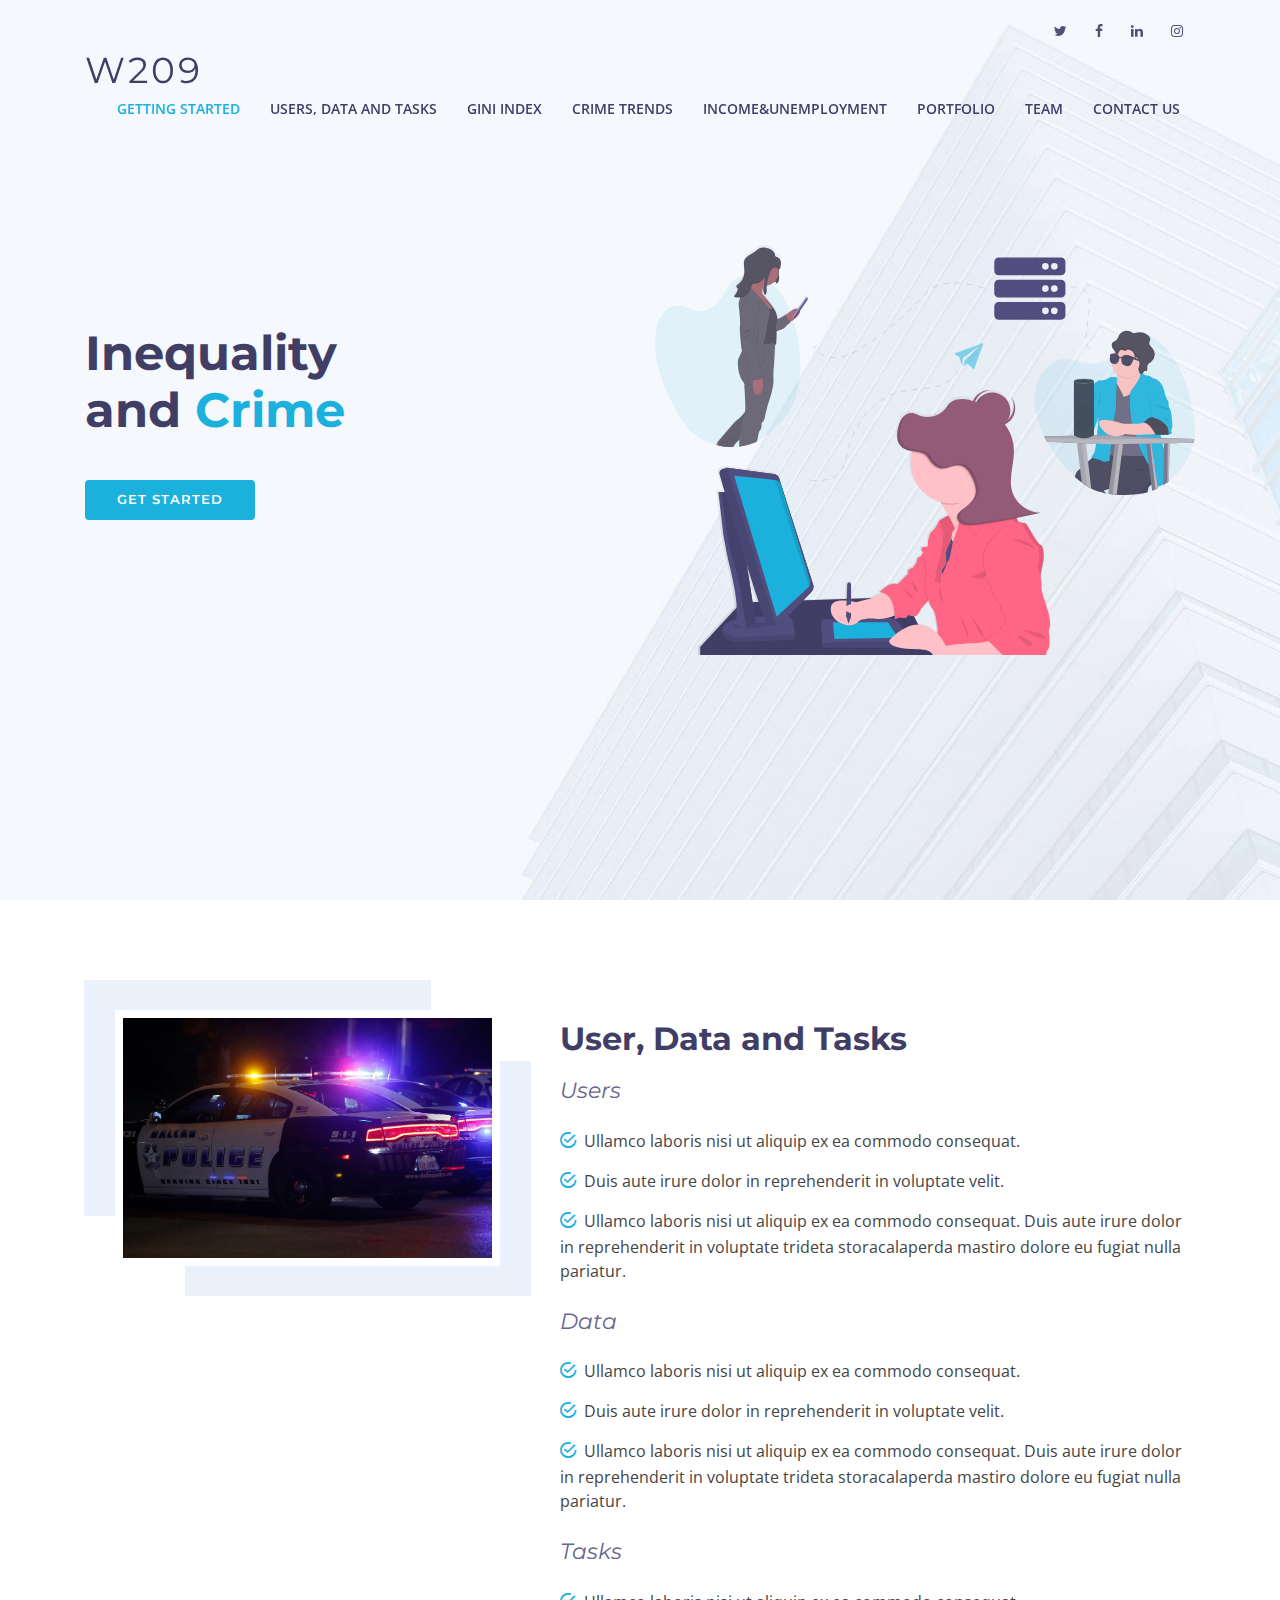
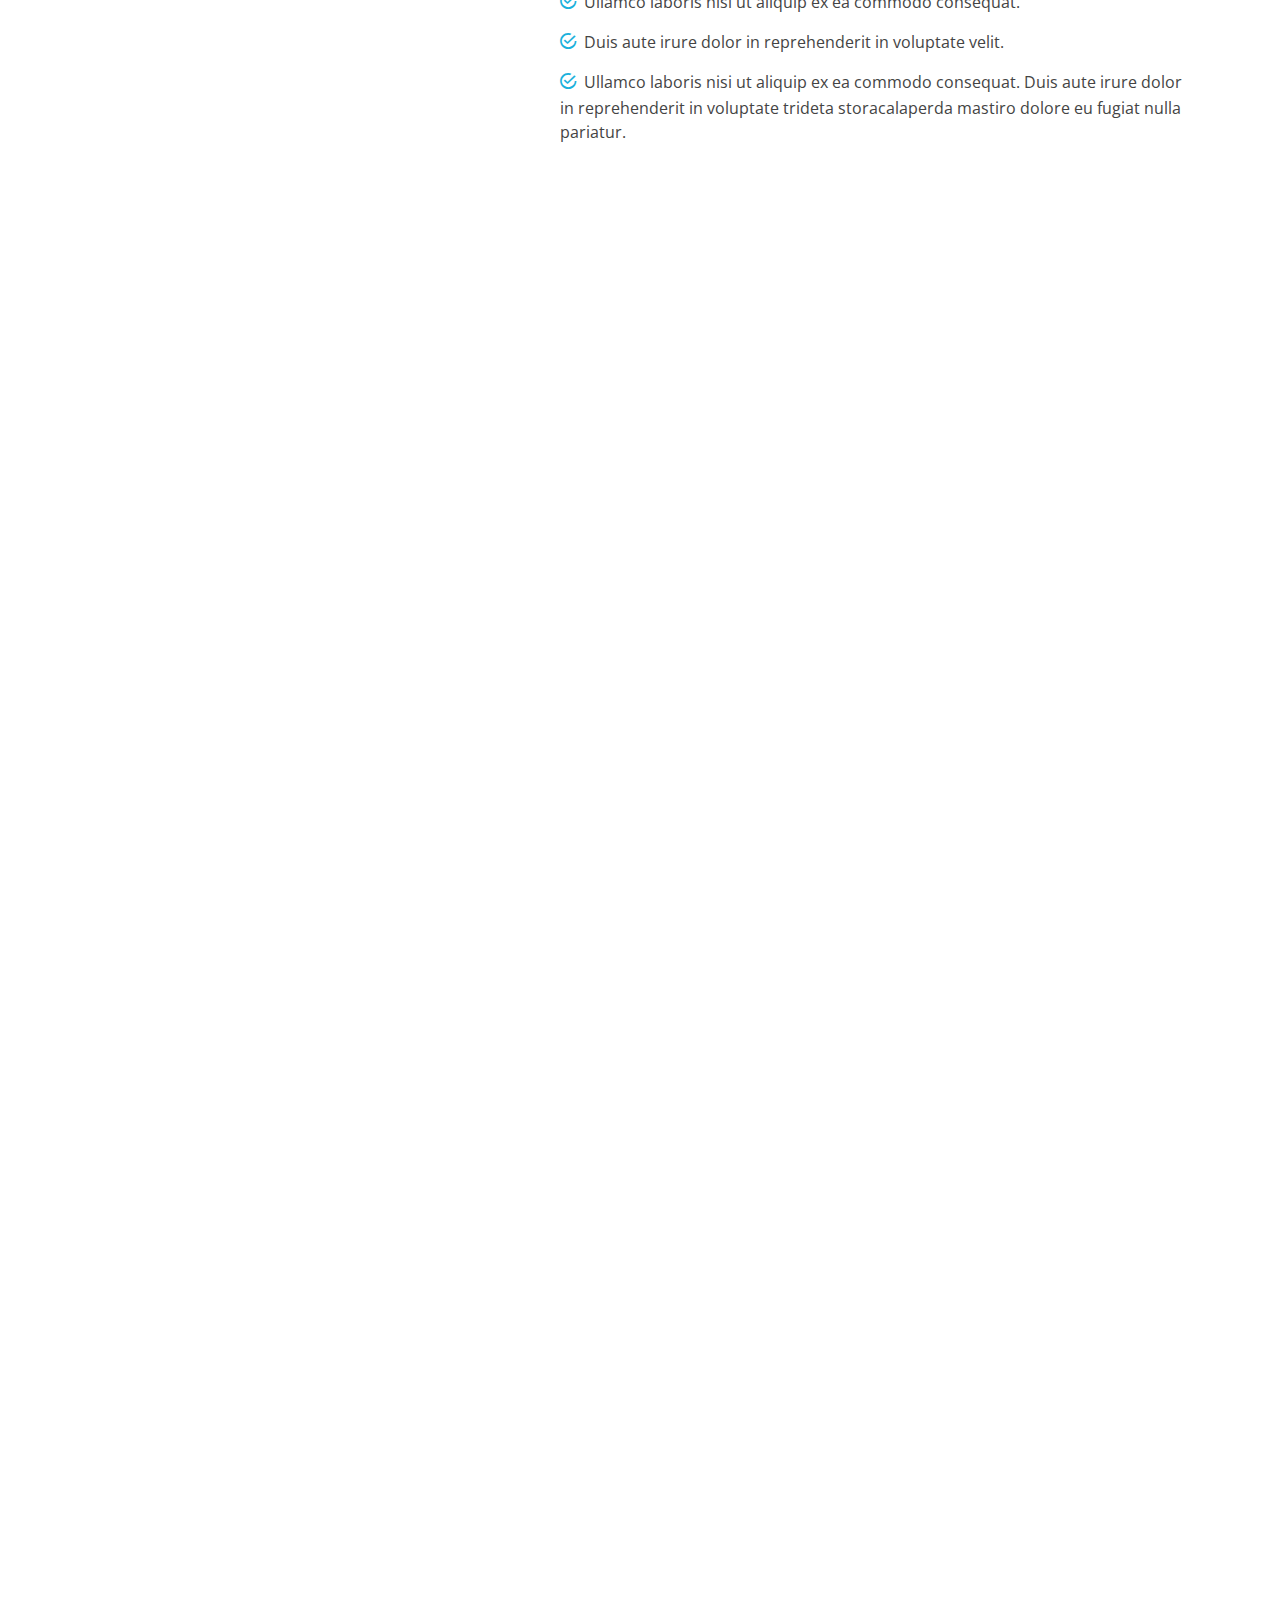
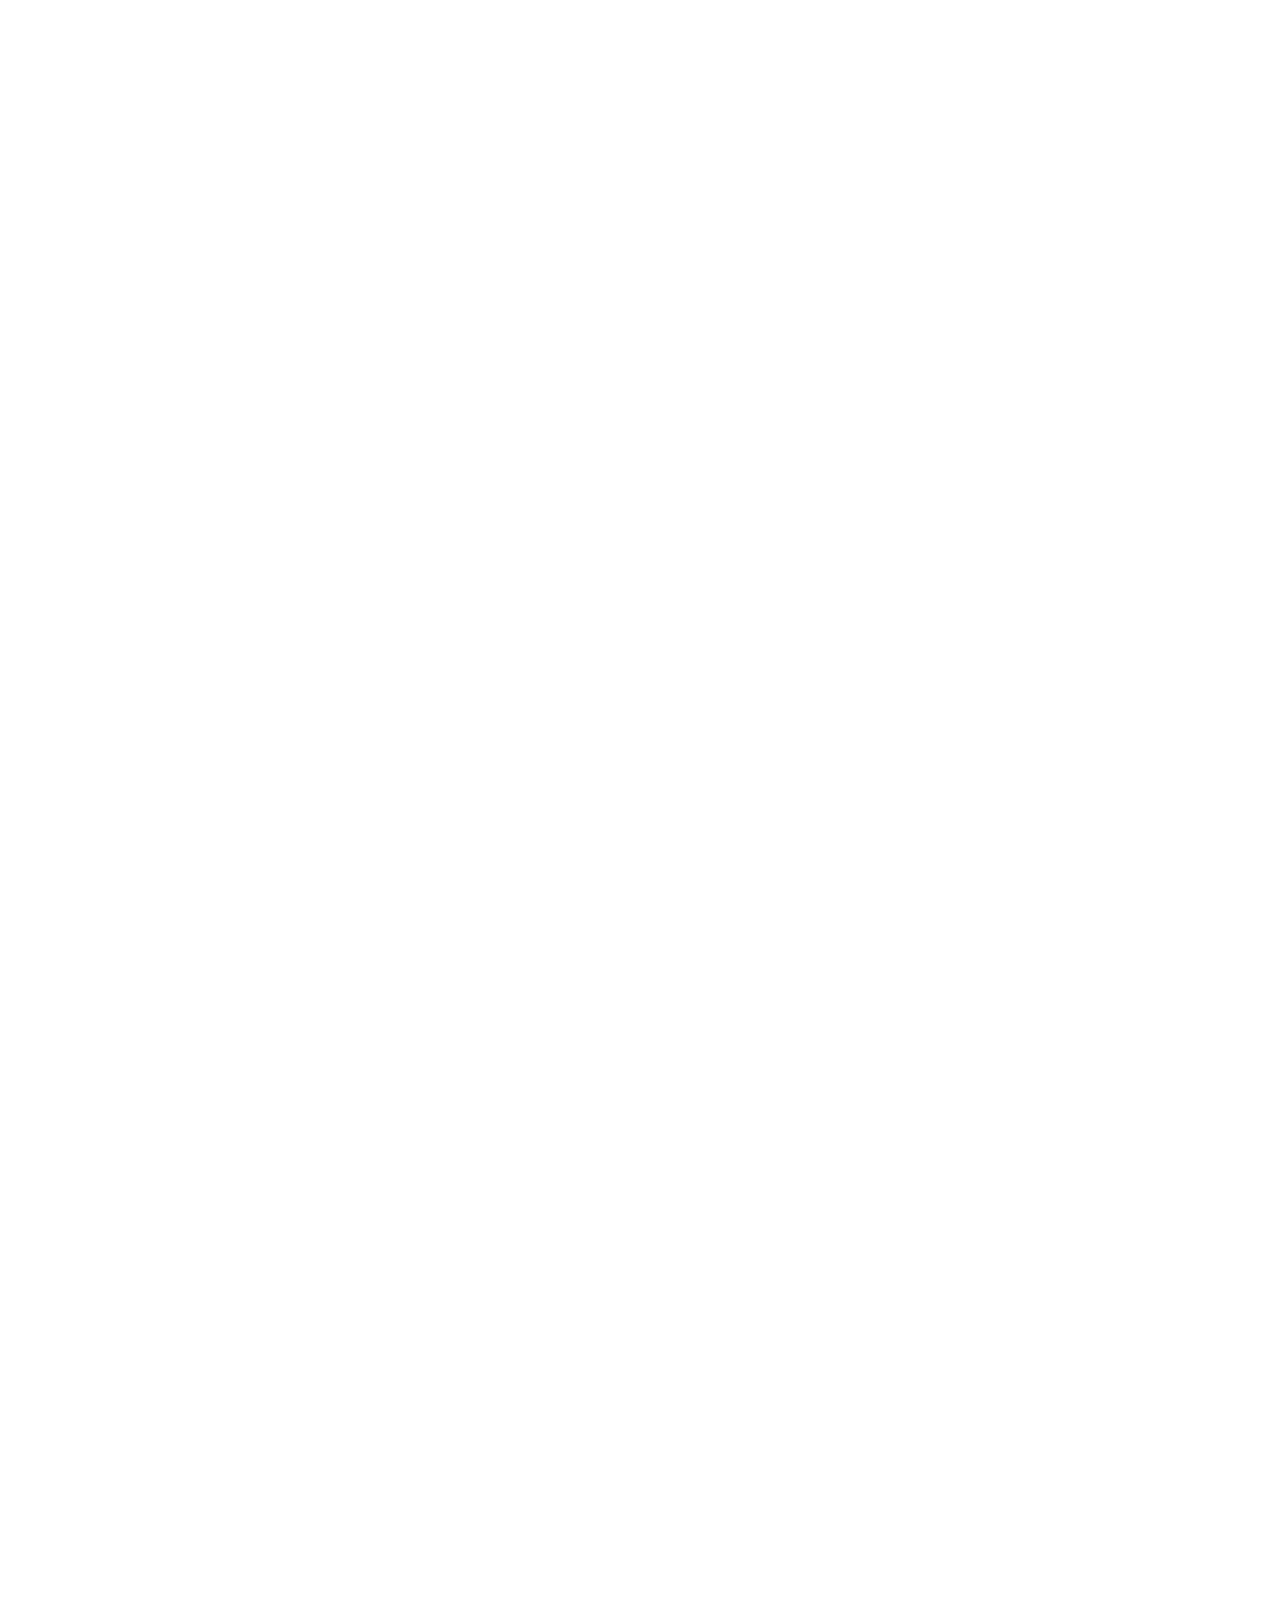
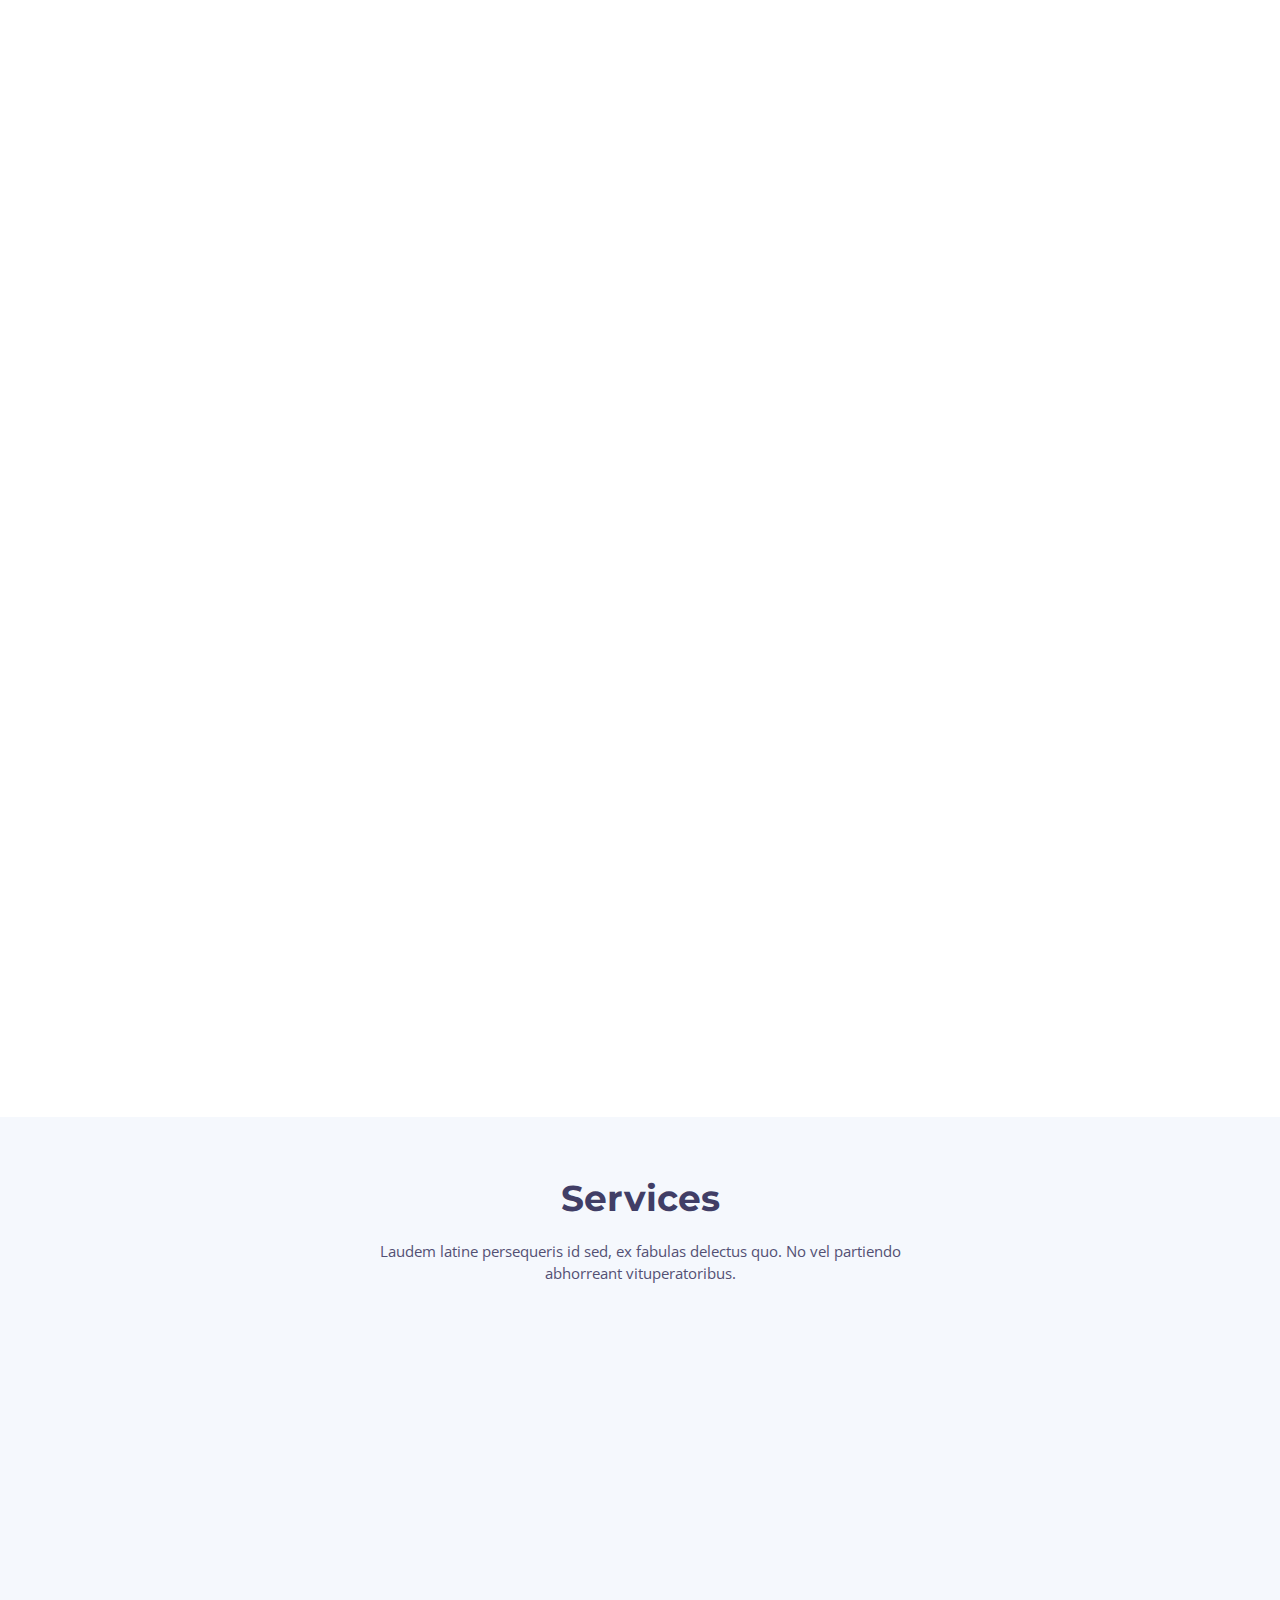
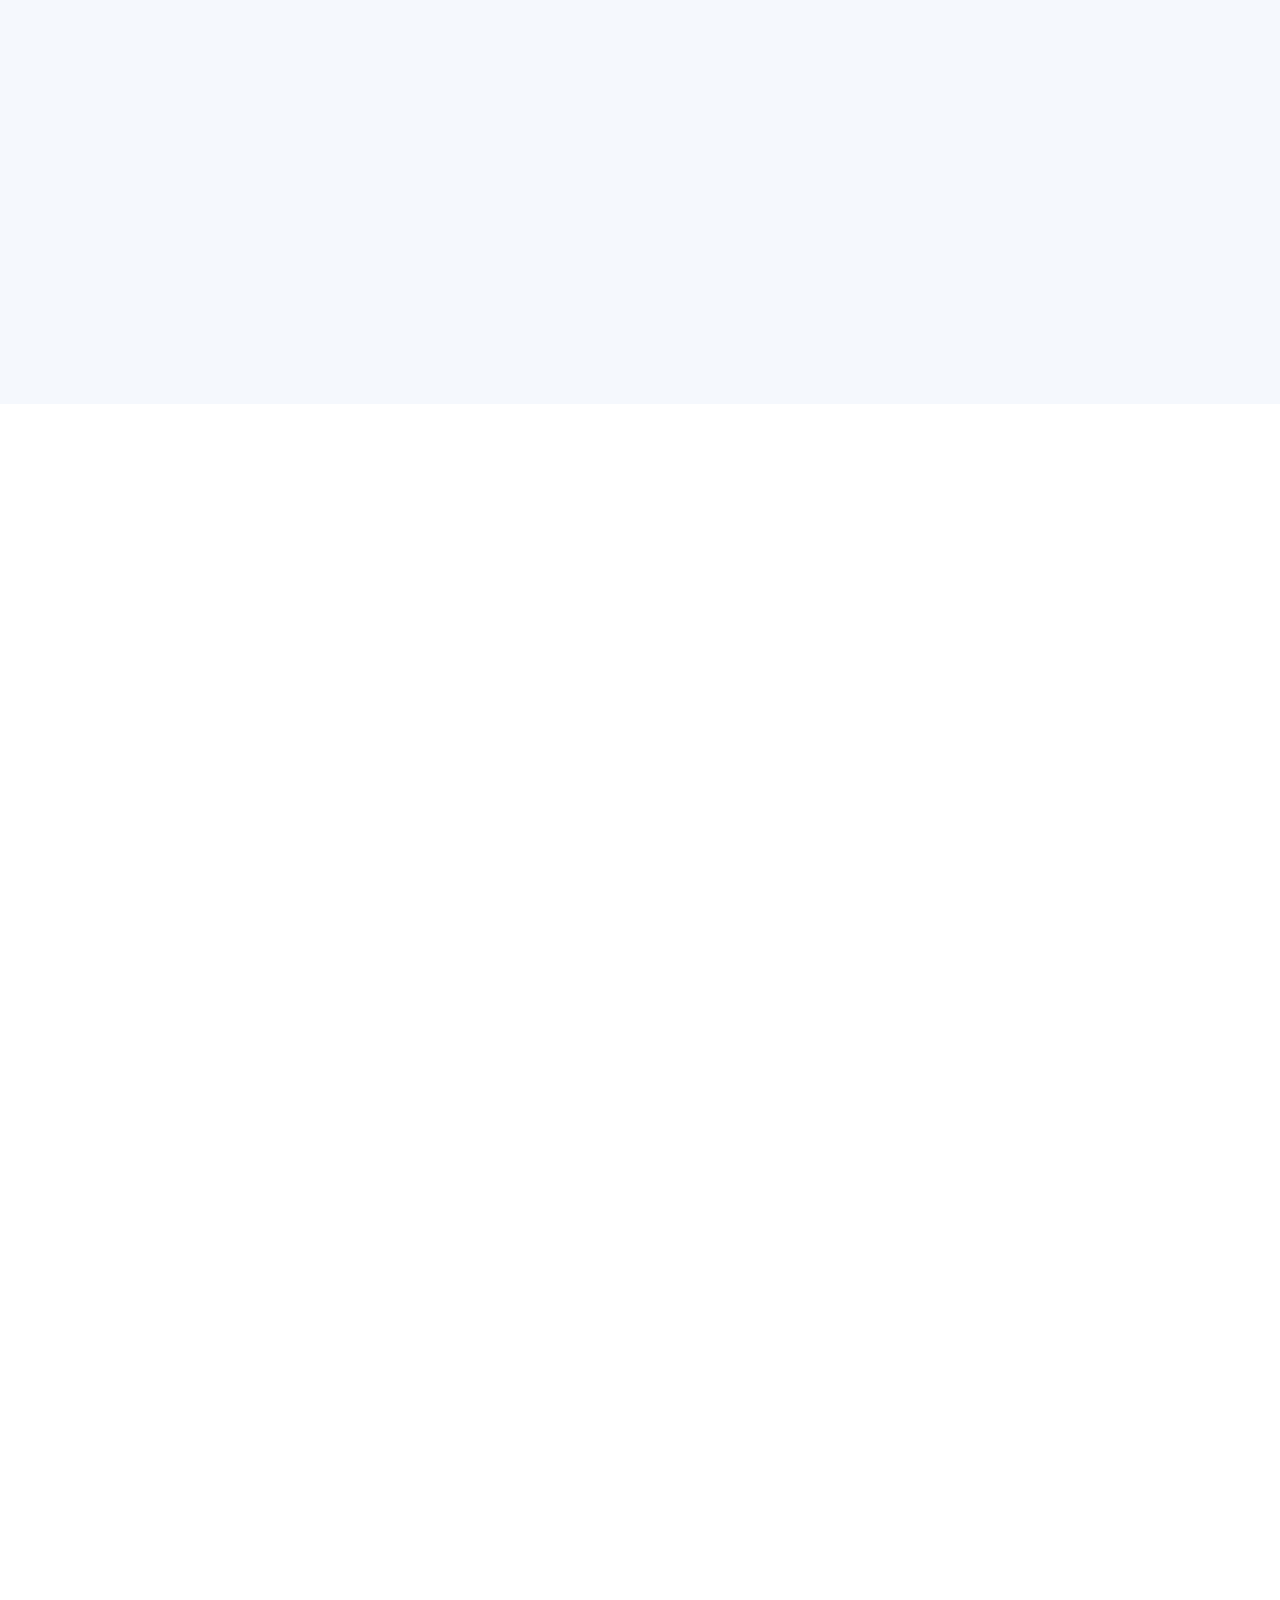
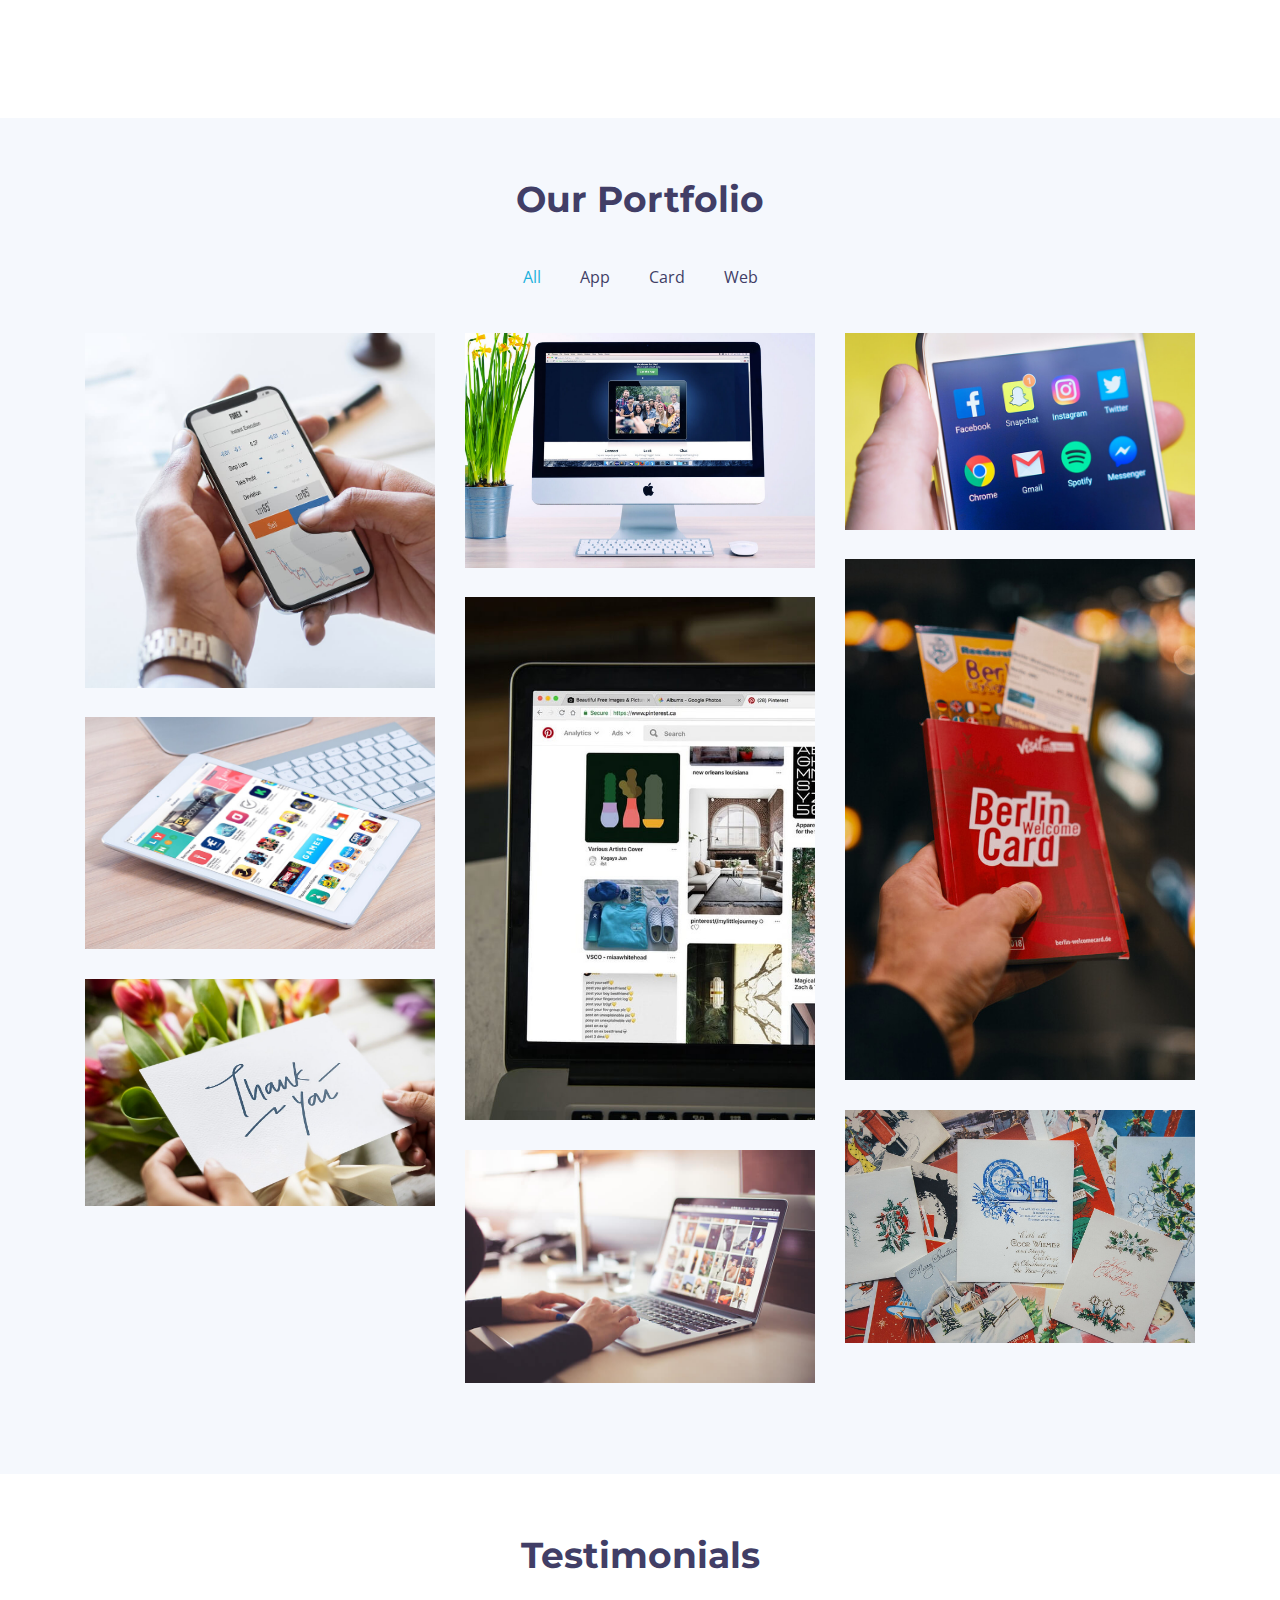
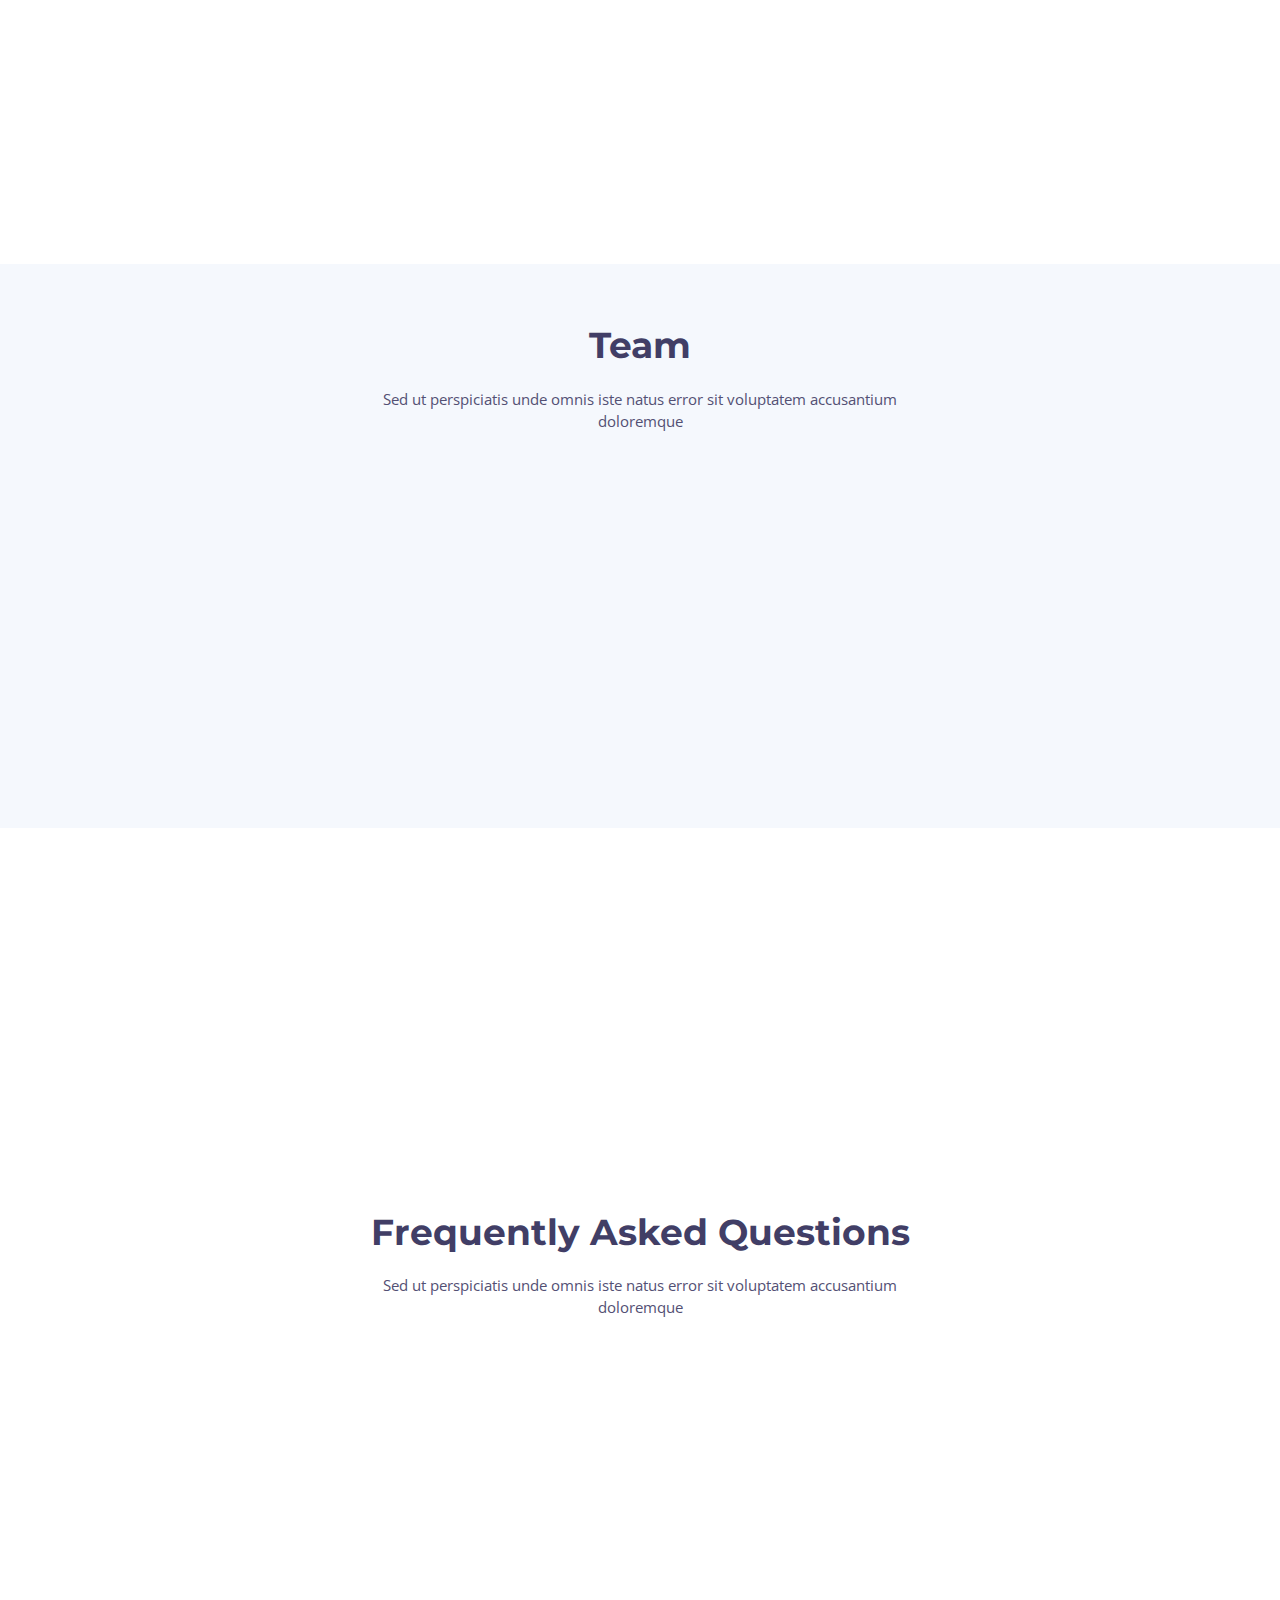
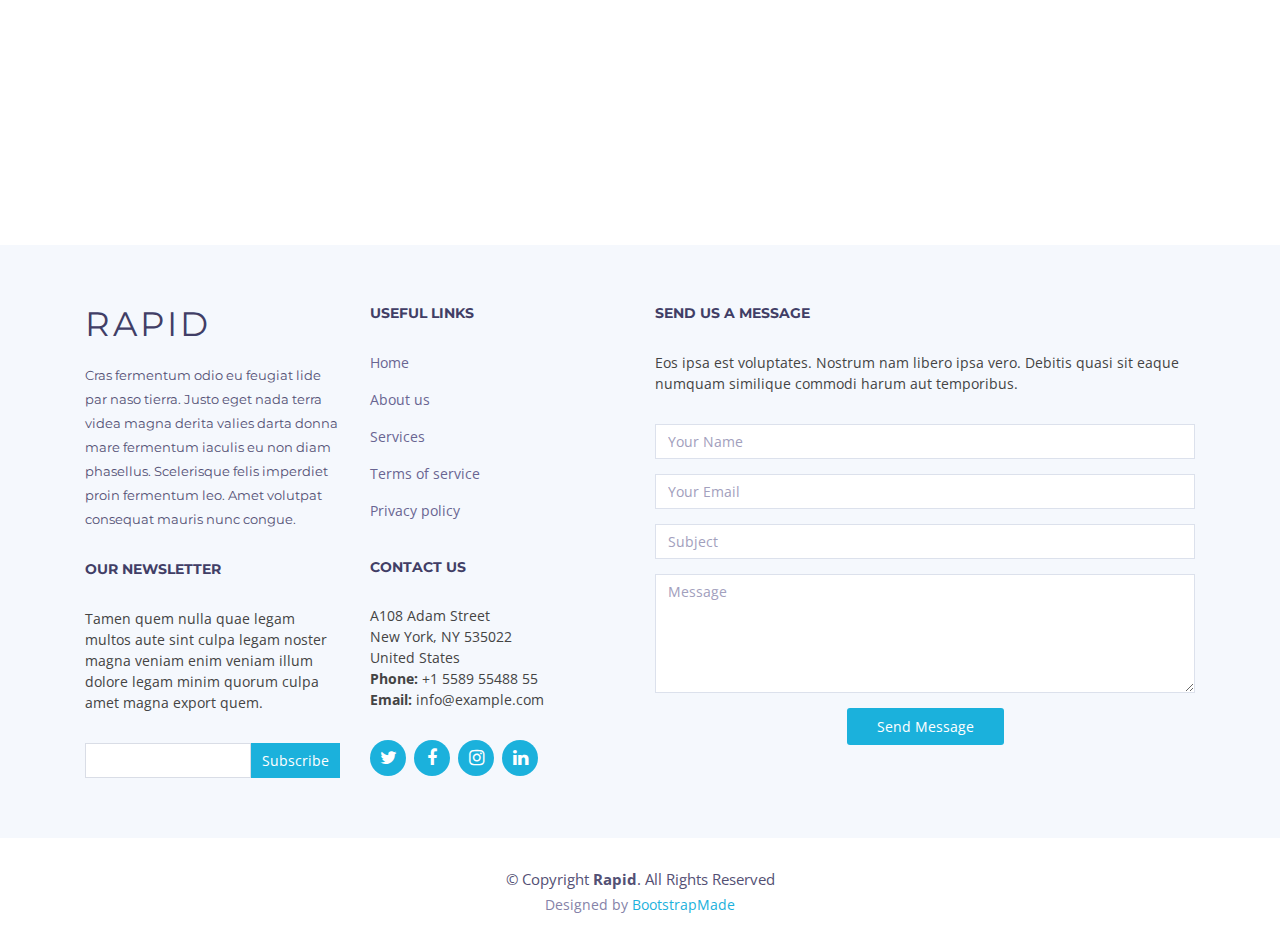
==== index.html @ 40fd1810 "Merge branch 'master' of github.com:Yzchen1994/W209-Final into andres_work" ====
<!DOCTYPE html>
<html lang="en">
<head>
  <meta charset="utf-8">
  <title>W209 Final Project</title>
  <meta content="width=device-width, initial-scale=1.0" name="viewport">
  <meta content="" name="keywords">
  <meta content="" name="description">

  <!-- Favicons -->
  <link href="img/favicon.png" rel="icon">
  <link href="img/apple-touch-icon.png" rel="apple-touch-icon">

  <!-- Google Fonts -->
  <link href="https://fonts.googleapis.com/css?family=Open+Sans:300,300i,400,400i,500,600,700,700i|Montserrat:300,400,500,600,700" rel="stylesheet">

  <!-- Bootstrap CSS File -->
  <link href="lib/bootstrap/css/bootstrap.min.css" rel="stylesheet">

  <!-- Libraries CSS Files -->
  <link href="lib/font-awesome/css/font-awesome.min.css" rel="stylesheet">
  <link href="lib/animate/animate.min.css" rel="stylesheet">
  <link href="lib/ionicons/css/ionicons.min.css" rel="stylesheet">
  <link href="lib/owlcarousel/assets/owl.carousel.min.css" rel="stylesheet">
  <link href="lib/lightbox/css/lightbox.min.css" rel="stylesheet">

  <!-- Main Stylesheet File -->
  <link href="css/style.css" rel="stylesheet">

  <!-- =======================================================
    Theme Name: Rapid
    Theme URL: https://bootstrapmade.com/rapid-multipurpose-bootstrap-business-template/
    Author: BootstrapMade.com
    License: https://bootstrapmade.com/license/
  ======================================================= -->
</head>

<body>
  <!--==========================
  Header
  ============================-->
  <header id="header">

    <div id="topbar">
      <div class="container">
        <div class="social-links">
          <a href="#" class="twitter"><i class="fa fa-twitter"></i></a>
          <a href="#" class="facebook"><i class="fa fa-facebook"></i></a>
          <a href="#" class="linkedin"><i class="fa fa-linkedin"></i></a>
          <a href="#" class="instagram"><i class="fa fa-instagram"></i></a>
        </div>
      </div>
    </div>

    <div class="container">

      <div class="logo float-left">
        <!-- Uncomment below if you prefer to use an image logo -->
        <h1 class="text-light"><a href="#intro" class="scrollto"><span>W209</span></a></h1>
        <!-- <a href="#header" class="scrollto"><img src="img/logo.png" alt="" class="img-fluid"></a> -->
      </div>

      <nav class="main-nav float-right d-none d-lg-block">
        <ul>
          <li class="active"><a href="#intro">Getting Started</a></li>
          <li><a href="#about">Users, Data and Tasks</a></li>
          <li><a href="#gini_index">Gini Index</a></li>
          <li><a href="#crime_data">Crime Trends</a></li>
          <li><a href="#services">Income&Unemployment</a></li>
          <li><a href="#portfolio">Portfolio</a></li>
          <li><a href="#team">Team</a></li>
          <li><a href="#footer">Contact Us</a></li>
        </ul>
      </nav><!-- .main-nav -->

    </div>
  </header><!-- #header -->

  <!--==========================
    Intro Section
  ============================-->
  <section id="intro" class="clearfix">
    <div class="container d-flex h-100">
      <div class="row justify-content-center align-self-center">
        <div class="col-md-6 intro-info order-md-first order-last">
          <h2>Inequality<br> and <span>Crime</span></h2>
          <div>
            <a href="#about" class="btn-get-started scrollto">Get Started</a>
          </div>
        </div>

        <div class="col-md-6 intro-img order-md-last order-first">
          <img src="img/intro-img.svg" alt="" class="img-fluid">
        </div>
      </div>

    </div>
  </section><!-- #intro -->

  <main id="main">

    <!--==========================
      About Us Section
    ============================-->
    <section id="about">

      <div class="container">
        <div class="row">

          <div class="col-lg-5 col-md-6">
            <div class="about-img">
              <img src="img/police_car.jpg" alt="">
            </div>
          </div>

          <div class="col-lg-7 col-md-6">
            <div class="about-content">
              <h2>User, Data and Tasks</h2>
              <h3>Users</h3>
              <ul>
                <li><i class="ion-android-checkmark-circle"></i> Ullamco laboris nisi ut aliquip ex ea commodo consequat.</li>
                <li><i class="ion-android-checkmark-circle"></i> Duis aute irure dolor in reprehenderit in voluptate velit.</li>
                <li><i class="ion-android-checkmark-circle"></i> Ullamco laboris nisi ut aliquip ex ea commodo consequat. Duis aute irure dolor in reprehenderit in voluptate trideta storacalaperda mastiro dolore eu fugiat nulla pariatur.</li>
              </ul>

              <h3>Data</h3>
              <ul>
                <li><i class="ion-android-checkmark-circle"></i> Ullamco laboris nisi ut aliquip ex ea commodo consequat.</li>
                <li><i class="ion-android-checkmark-circle"></i> Duis aute irure dolor in reprehenderit in voluptate velit.</li>
                <li><i class="ion-android-checkmark-circle"></i> Ullamco laboris nisi ut aliquip ex ea commodo consequat. Duis aute irure dolor in reprehenderit in voluptate trideta storacalaperda mastiro dolore eu fugiat nulla pariatur.</li>
              </ul>

              <h3>Tasks</h3>
              <ul>
                <li><i class="ion-android-checkmark-circle"></i> Ullamco laboris nisi ut aliquip ex ea commodo consequat.</li>
                <li><i class="ion-android-checkmark-circle"></i> Duis aute irure dolor in reprehenderit in voluptate velit.</li>
                <li><i class="ion-android-checkmark-circle"></i> Ullamco laboris nisi ut aliquip ex ea commodo consequat. Duis aute irure dolor in reprehenderit in voluptate trideta storacalaperda mastiro dolore eu fugiat nulla pariatur.</li>
              </ul>
            </div>
          </div>
        </div>
      </div>

    </section><!-- #about -->



    <!--==========================
      Gini Index Section
    ============================-->
    <section id="gini_index" class="wow fadeInUp section-bg">

      <div class="container">

        <header class="section-header">
          <h3>Gini Index Change Over the Years</h3>
        </header>

        <h3>What is Gini Index</h3>
        <p>
            <b>The Gini index</b> or <b>Gini coefficient</b> is a statistical measure of distribution developed by the Italian statistician Corrado Gini in 1912. It is often used as a gauge of economic inequality, measuring income distribution or, less commonly, wealth distribution among a population. The coefficient ranges from 0 (or 0%) to 1 (or 100%), with 0 representing perfect equality and 1 representing perfect inequality. Values over 1 are theoretically possible due to negative income or wealth. (<a href="https://www.investopedia.com/terms/g/gini-index.asp">Investopedia</a>)
        </p>

        <h3>Gini Index Change Over the Years</h3>
         <p>
            Our team analyzed the Gini index data for counties across the United States from 2009 to 2017. We aggregated the county data to the state level and used a map to visualize it. You can use the scroll bar at the top of the graph to select a year, and the map will show the corresponding Gini index of each state for the selected year.
        </p>

        <div class='tableauPlaceholder' id='viz1575526865183' style='position: relative'><noscript><a href='#'><img alt=' ' src='https:&#47;&#47;public.tableau.com&#47;static&#47;images&#47;GI&#47;GINI_STATE_20191205_regression2&#47;Dashboard2&#47;1_rss.png' style='border: none' /></a></noscript><object class='tableauViz'  style='display:none;'><param name='host_url' value='https%3A%2F%2Fpublic.tableau.com%2F' /> <param name='embed_code_version' value='3' /> <param name='site_root' value='' /><param name='name' value='GINI_STATE_20191205_regression2&#47;Dashboard2' /><param name='tabs' value='no' /><param name='toolbar' value='yes' /><param name='static_image' value='https:&#47;&#47;public.tableau.com&#47;static&#47;images&#47;GI&#47;GINI_STATE_20191205_regression2&#47;Dashboard2&#47;1.png' /> <param name='animate_transition' value='yes' /><param name='display_static_image' value='yes' /><param name='display_spinner' value='yes' /><param name='display_overlay' value='yes' /><param name='display_count' value='yes' /></object></div>

        <div style="padding-top: 24px">
          <h3>Simplified Map</h3>
          <p>
              Simplified map which shows the relative location of each state, but the area of each state is equal. This helps to show the Gini data more intuitively.
          </p>

          <div class='tableauPlaceholder' id='viz1575526817286' style='position: relative'><noscript><a href='#'><img alt=' ' src='https:&#47;&#47;public.tableau.com&#47;static&#47;images&#47;GI&#47;GINI_STATE_20191205_regression2&#47;Dashboard1&#47;1_rss.png' style='border: none' /></a></noscript><object class='tableauViz'  style='display:none;'><param name='host_url' value='https%3A%2F%2Fpublic.tableau.com%2F' /> <param name='embed_code_version' value='3' /> <param name='site_root' value='' /><param name='name' value='GINI_STATE_20191205_regression2&#47;Dashboard1' /><param name='tabs' value='no' /><param name='toolbar' value='yes' /><param name='static_image' value='https:&#47;&#47;public.tableau.com&#47;static&#47;images&#47;GI&#47;GINI_STATE_20191205_regression2&#47;Dashboard1&#47;1.png' /> <param name='animate_transition' value='yes' /><param name='display_static_image' value='yes' /><param name='display_spinner' value='yes' /><param name='display_overlay' value='yes' /><param name='display_count' value='yes' /><param name='filter' value='publish=yes' /></object></div>
        </div>

        <div style="padding-top: 24px">
          <h3>Gini Index of Selected States</h3>
          <p>
            From the map above, we can see that the Gini Index increased from 2009 to 2017 across the country. Then we picked 4 states from west (California), south (Texas), east (New York) and midwest (Minnesota) part of the United States. We found that California has the overall highest Gini index compared to other states, and the change of Gini from 2009 to 2017 is the highest compared to other 3 states. Therefore our team will do more research on crime data and inequality of California.
          </p>

         <div class='tableauPlaceholder' id='viz1575526916928' style='position: relative'><noscript><a href='#'><img alt=' ' src='https:&#47;&#47;public.tableau.com&#47;static&#47;images&#47;GI&#47;GINI_STATE_20191205_regression2&#47;Sheet3&#47;1_rss.png' style='border: none' /></a></noscript><object class='tableauViz'  style='display:none;'><param name='host_url' value='https%3A%2F%2Fpublic.tableau.com%2F' /> <param name='embed_code_version' value='3' /> <param name='site_root' value='' /><param name='name' value='GINI_STATE_20191205_regression2&#47;Sheet3' /><param name='tabs' value='no' /><param name='toolbar' value='yes' /><param name='static_image' value='https:&#47;&#47;public.tableau.com&#47;static&#47;images&#47;GI&#47;GINI_STATE_20191205_regression2&#47;Sheet3&#47;1.png' /> <param name='animate_transition' value='yes' /><param name='display_static_image' value='yes' /><param name='display_spinner' value='yes' /><param name='display_overlay' value='yes' /><param name='display_count' value='yes' /></object></div>
        </div>


        <div style="padding-top: 24px">
          <h3>Number of IPOs in California</h3>
          <p>
            We looked at the number of IPOs and IPO dollar amount in California in the recent years. From the chart below, we can see that in California, both the number of IPOs and the dollar amount each year have been steadly increasing in recent years, which can potentially explain the situation that the inequality is becoming worse in California in recent years. In the next section, we will look at how crime is changing with inequality in California. 
          </p>

         <div class='tableauPlaceholder' id='viz1576112287894' style='position: relative'><noscript><a href='#'><img alt=' ' src='https:&#47;&#47;public.tableau.com&#47;static&#47;images&#47;ip&#47;ipo_20191205&#47;Sheet1&#47;1_rss.png' style='border: none' /></a></noscript><object class='tableauViz'  style='display:none;'><param name='host_url' value='https%3A%2F%2Fpublic.tableau.com%2F' /> <param name='embed_code_version' value='3' /> <param name='site_root' value='' /><param name='name' value='ipo_20191205&#47;Sheet1' /><param name='tabs' value='no' /><param name='toolbar' value='yes' /><param name='static_image' value='https:&#47;&#47;public.tableau.com&#47;static&#47;images&#47;ip&#47;ipo_20191205&#47;Sheet1&#47;1.png' /> <param name='animate_transition' value='yes' /><param name='display_static_image' value='yes' /><param name='display_spinner' value='yes' /><param name='display_overlay' value='yes' /><param name='display_count' value='yes' /><param name='filter' value='publish=yes' /></object></div>                <script type='text/javascript'>                    var divElement = document.getElementById('viz1576112287894');                    var vizElement = divElement.getElementsByTagName('object')[0];                    vizElement.style.width='100%';vizElement.style.height=(divElement.offsetWidth*0.75)+'px';                    var scriptElement = document.createElement('script');                    scriptElement.src = 'https://public.tableau.com/javascripts/api/viz_v1.js';                    vizElement.parentNode.insertBefore(scriptElement, vizElement);                </script>
        </div>

      </div>

      </div>

    </section><!-- #Gini Index -->

    <!--==========================
      Crime Section
    ============================-->
    <section id="crime_data" class="wow fadeInUp section-bg">

      <div class="container">

        <header class="section-header">
          <h3>Crime Changing With Inequality</h3>
        </header>

        <h3>What are the types of crime being tracked?</h3>
        <p>
          Lorem ipsum dolor sit amet, consectetur adipiscing elit. Fusce eget ipsum eu lorem pellentesque maximus malesuada nec lorem. Phasellus sit amet ante in leo rhoncus pharetra ut at dui. Cras eget arcu ac ex rhoncus hendrerit. Aliquam tincidunt purus massa, eget volutpat nibh placerat in. Nullam convallis erat elit, eu iaculis odio placerat vitae. Mauris ullamcorper rhoncus convallis. Aliquam suscipit sagittis placerat. Donec id tristique ante. Quisque ut velit luctus, semper elit id, interdum arcu. Etiam tincidunt, magna id mollis euismod, ligula nisi volutpat nibh, ut tempor purus tellus eu nibh. Vestibulum gravida, metus eget tempor aliquam, tellus felis porta sapien, sed rhoncus felis dui sit amet nulla. Cras aliquet suscipit posuere.
        </p>
        <p>
          Donec id odio non neque fringilla lacinia nec nec magna. Donec quis risus dictum, vulputate massa non, aliquet ipsum. Sed eget varius nulla. Nam congue condimentum posuere. Nam mollis euismod tortor. Morbi suscipit diam sed metus facilisis facilisis. Nunc congue est lectus, a tincidunt nisi fringilla non. In hac habitasse platea dictumst. Pellentesque id arcu a dui ornare hendrerit. Sed a massa tellus. Proin euismod metus pharetra faucibus laoreet.
        </p>

        <h3>How have crime rates changed over time?</h3>
        <p>
          dddd
        </p>
        <div class='tableauPlaceholder' id='viz1576017056242' style='position: relative'><noscript><a href='#'><img alt=' ' src='https:&#47;&#47;public.tableau.com&#47;static&#47;images&#47;Ar&#47;Arrest_EDA&#47;CaliforniaCrimeRate&#47;1_rss.png' style='border: none' /></a></noscript><object class='tableauViz'  style='display:none;'><param name='host_url' value='https%3A%2F%2Fpublic.tableau.com%2F' /> <param name='embed_code_version' value='3' /> <param name='site_root' value='' /><param name='name' value='Arrest_EDA&#47;CaliforniaCrimeRate' /><param name='tabs' value='no' /><param name='toolbar' value='yes' /><param name='static_image' value='https:&#47;&#47;public.tableau.com&#47;static&#47;images&#47;Ar&#47;Arrest_EDA&#47;CaliforniaCrimeRate&#47;1.png' /> <param name='animate_transition' value='yes' /><param name='display_static_image' value='yes' /><param name='display_spinner' value='yes' /><param name='display_overlay' value='yes' /><param name='display_count' value='yes' /><param name='filter' value='publish=yes' /></object></div>                <script type='text/javascript'>                    var divElement = document.getElementById('viz1576017056242');                    var vizElement = divElement.getElementsByTagName('object')[0];                    vizElement.style.width='100%';vizElement.style.height='500px';                    var scriptElement = document.createElement('script');                    scriptElement.src = 'https://public.tableau.com/javascripts/api/viz_v1.js';                    vizElement.parentNode.insertBefore(scriptElement, vizElement);                </script>
         <p>
            Donec id odio non neque fringilla lacinia nec nec magna. Donec quis risus dictum, vulputate massa non, aliquet ipsum. Sed eget varius nulla. Nam congue condimentum posuere. Nam mollis euismod tortor. Morbi suscipit diam sed metus facilisis facilisis. Nunc congue est lectus, a tincidunt nisi fringilla non. In hac habitasse platea dictumst. Pellentesque id arcu a dui ornare hendrerit. Sed a massa tellus. Proin euismod metus pharetra faucibus laoreet.
        </p>

        <div class='tableauPlaceholder' id='viz1575959548383' style='position: relative'><noscript><a href='#'><img alt=' ' src='https:&#47;&#47;public.tableau.com&#47;static&#47;images&#47;Cr&#47;CrimeOverTime_15759593958770&#47;ChangeinCrimeOverTime&#47;1_rss.png' style='border: none' /></a></noscript><object class='tableauViz'  style='display:none;'><param name='host_url' value='https%3A%2F%2Fpublic.tableau.com%2F' /> <param name='embed_code_version' value='3' /> <param name='site_root' value='' /><param name='name' value='CrimeOverTime_15759593958770&#47;ChangeinCrimeOverTime' /><param name='tabs' value='no' /><param name='toolbar' value='yes' /><param name='static_image' value='https:&#47;&#47;public.tableau.com&#47;static&#47;images&#47;Cr&#47;CrimeOverTime_15759593958770&#47;ChangeinCrimeOverTime&#47;1.png' /> <param name='animate_transition' value='yes' /><param name='display_static_image' value='yes' /><param name='display_spinner' value='yes' /><param name='display_overlay' value='yes' /><param name='display_count' value='yes' /><param name='filter' value='publish=yes' /></object></div>                <script type='text/javascript'>                    var divElement = document.getElementById('viz1575959548383');                    var vizElement = divElement.getElementsByTagName('object')[0];                    vizElement.style.width='100%';vizElement.style.height='500px';                    var scriptElement = document.createElement('script');                    scriptElement.src = 'https://public.tableau.com/javascripts/api/viz_v1.js';                    vizElement.parentNode.insertBefore(scriptElement, vizElement);                </script>

        <div style="padding-top: 24px">
          <h3>Crimes by County</h3>
          <p>
              Donec id odio non neque fringilla lacinia nec nec magna. Donec quis risus dictum, vulputate massa non, aliquet ipsum. Sed eget varius nulla. Nam congue condimentum posuere. Nam mollis euismod tortor. Morbi suscipit diam sed metus facilisis facilisis. Nunc congue est lectus, a tincidunt nisi fringilla non. In hac habitasse platea dictumst. Pellentesque id arcu a dui ornare hendrerit. Sed a massa tellus. Proin euismod metus pharetra faucibus laoreet.
          </p>

          <div class='tableauPlaceholder' id='viz1575962704844' style='position: relative'><noscript><a href='#'><img alt=' ' src='https:&#47;&#47;public.tableau.com&#47;static&#47;images&#47;Co&#47;CountyLevelComparison&#47;Dashboard1&#47;1_rss.png' style='border: none' /></a></noscript><object class='tableauViz'  style='display:none;'><param name='host_url' value='https%3A%2F%2Fpublic.tableau.com%2F' /> <param name='embed_code_version' value='3' /> <param name='site_root' value='' /><param name='name' value='CountyLevelComparison&#47;Dashboard1' /><param name='tabs' value='no' /><param name='toolbar' value='yes' /><param name='static_image' value='https:&#47;&#47;public.tableau.com&#47;static&#47;images&#47;Co&#47;CountyLevelComparison&#47;Dashboard1&#47;1.png' /> <param name='animate_transition' value='yes' /><param name='display_static_image' value='yes' /><param name='display_spinner' value='yes' /><param name='display_overlay' value='yes' /><param name='display_count' value='yes' /><param name='filter' value='publish=yes' /></object></div>                <script type='text/javascript'>                    var divElement = document.getElementById('viz1575962704844');                    var vizElement = divElement.getElementsByTagName('object')[0];                    if ( divElement.offsetWidth > 800 ) { vizElement.style.width='1100px';vizElement.style.height='827px';} else if ( divElement.offsetWidth > 500 ) { vizElement.style.width='1100px';vizElement.style.height='827px';} else { vizElement.style.width='100%';vizElement.style.height='827px';}                     var scriptElement = document.createElement('script');                    scriptElement.src = 'https://public.tableau.com/javascripts/api/viz_v1.js';                    vizElement.parentNode.insertBefore(scriptElement, vizElement);                </script>
        </div>

        <div style="padding-top: 24px">
          <h3>Changes in Crime Rate Over Time</h3>
          <p>
              Donec id odio non neque fringilla lacinia nec nec magna. Donec quis risus dictum, vulputate massa non, aliquet ipsum. Sed eget varius nulla. Nam congue condimentum posuere. Nam mollis euismod tortor. Morbi suscipit diam sed metus facilisis facilisis. Nunc congue est lectus, a tincidunt nisi fringilla non. In hac habitasse platea dictumst. Pellentesque id arcu a dui ornare hendrerit. Sed a massa tellus. Proin euismod metus pharetra faucibus laoreet.
          </p>

          <div class='tableauPlaceholder' id='viz1576042038599' style='position: relative'><noscript><a href='#'><img alt=' ' src='https:&#47;&#47;public.tableau.com&#47;static&#47;images&#47;vi&#47;violent_crime_data&#47;ChangeinViolentCrime&#47;1_rss.png' style='border: none' /></a></noscript><object class='tableauViz'  style='display:none;'><param name='host_url' value='https%3A%2F%2Fpublic.tableau.com%2F' /> <param name='embed_code_version' value='3' /> <param name='site_root' value='' /><param name='name' value='violent_crime_data&#47;ChangeinViolentCrime' /><param name='tabs' value='no' /><param name='toolbar' value='yes' /><param name='static_image' value='https:&#47;&#47;public.tableau.com&#47;static&#47;images&#47;vi&#47;violent_crime_data&#47;ChangeinViolentCrime&#47;1.png' /> <param name='animate_transition' value='yes' /><param name='display_static_image' value='yes' /><param name='display_spinner' value='yes' /><param name='display_overlay' value='yes' /><param name='display_count' value='yes' /><param name='filter' value='publish=yes' /></object></div>                <script type='text/javascript'>                    var divElement = document.getElementById('viz1576042038599');                    var vizElement = divElement.getElementsByTagName('object')[0];                    vizElement.style.width='100%';vizElement.style.height='500px';                    var scriptElement = document.createElement('script');                    scriptElement.src = 'https://public.tableau.com/javascripts/api/viz_v1.js';                    vizElement.parentNode.insertBefore(scriptElement, vizElement);                </script>

          <p style="padding-top:24px">
              Donec id odio non neque fringilla lacinia nec nec magna. Donec quis risus dictum, vulputate massa non, aliquet ipsum. Sed eget varius nulla. Nam congue condimentum posuere. Nam mollis euismod tortor. Morbi suscipit diam sed metus facilisis facilisis. Nunc congue est lectus, a tincidunt nisi fringilla non. In hac habitasse platea dictumst. Pellentesque id arcu a dui ornare hendrerit. Sed a massa tellus. Proin euismod metus pharetra faucibus laoreet.
          </p>

          <div class='tableauPlaceholder' id='viz1576042082283' style='position: relative'><noscript><a href='#'><img alt=' ' src='https:&#47;&#47;public.tableau.com&#47;static&#47;images&#47;wh&#47;white_collar_crime&#47;ChangeinWhiteCollarCrime&#47;1_rss.png' style='border: none' /></a></noscript><object class='tableauViz'  style='display:none;'><param name='host_url' value='https%3A%2F%2Fpublic.tableau.com%2F' /> <param name='embed_code_version' value='3' /> <param name='site_root' value='' /><param name='name' value='white_collar_crime&#47;ChangeinWhiteCollarCrime' /><param name='tabs' value='no' /><param name='toolbar' value='yes' /><param name='static_image' value='https:&#47;&#47;public.tableau.com&#47;static&#47;images&#47;wh&#47;white_collar_crime&#47;ChangeinWhiteCollarCrime&#47;1.png' /> <param name='animate_transition' value='yes' /><param name='display_static_image' value='yes' /><param name='display_spinner' value='yes' /><param name='display_overlay' value='yes' /><param name='display_count' value='yes' /><param name='filter' value='publish=yes' /></object></div>                <script type='text/javascript'>                    var divElement = document.getElementById('viz1576042082283');                    var vizElement = divElement.getElementsByTagName('object')[0];                    vizElement.style.width='100%';vizElement.style.height='500px';                    var scriptElement = document.createElement('script');                    scriptElement.src = 'https://public.tableau.com/javascripts/api/viz_v1.js';                    vizElement.parentNode.insertBefore(scriptElement, vizElement);                </script>
        </div>

        <div style="padding-top: 24px">
          <h3>Crime Rate Change with GINI</h3>
          <p>
              Donec id odio non neque fringilla lacinia nec nec magna. Donec quis risus dictum, vulputate massa non, aliquet ipsum. Sed eget varius nulla. Nam congue condimentum posuere. Nam mollis euismod tortor. Morbi suscipit diam sed metus facilisis facilisis. Nunc congue est lectus, a tincidunt nisi fringilla non. In hac habitasse platea dictumst. Pellentesque id arcu a dui ornare hendrerit. Sed a massa tellus. Proin euismod metus pharetra faucibus laoreet.
          </p>

          <div class='tableauPlaceholder' id='viz1576047174909' style='position: relative'><noscript><a href='#'><img alt=' ' src='https:&#47;&#47;public.tableau.com&#47;static&#47;images&#47;wh&#47;whiteCollar_drug_gini&#47;DrugCrimeandWhiteCollarWithGINI&#47;1_rss.png' style='border: none' /></a></noscript><object class='tableauViz'  style='display:none;'><param name='host_url' value='https%3A%2F%2Fpublic.tableau.com%2F' /> <param name='embed_code_version' value='3' /> <param name='site_root' value='' /><param name='name' value='whiteCollar_drug_gini&#47;DrugCrimeandWhiteCollarWithGINI' /><param name='tabs' value='no' /><param name='toolbar' value='yes' /><param name='static_image' value='https:&#47;&#47;public.tableau.com&#47;static&#47;images&#47;wh&#47;whiteCollar_drug_gini&#47;DrugCrimeandWhiteCollarWithGINI&#47;1.png' /> <param name='animate_transition' value='yes' /><param name='display_static_image' value='yes' /><param name='display_spinner' value='yes' /><param name='display_overlay' value='yes' /><param name='display_count' value='yes' /><param name='filter' value='publish=yes' /></object></div>                <script type='text/javascript'>                    var divElement = document.getElementById('viz1576047174909');                    var vizElement = divElement.getElementsByTagName('object')[0];                    vizElement.style.width='100%';vizElement.style.height='600px';                    var scriptElement = document.createElement('script');                    scriptElement.src = 'https://public.tableau.com/javascripts/api/viz_v1.js';                    vizElement.parentNode.insertBefore(scriptElement, vizElement);                </script>

          <p style="24px">
            Donec id odio non neque fringilla lacinia nec nec magna. Donec quis risus dictum, vulputate massa non, aliquet ipsum. Sed eget varius nulla. Nam congue condimentum posuere. Nam mollis euismod tortor. Morbi suscipit diam sed metus facilisis facilisis. Nunc congue est lectus, a tincidunt nisi fringilla non. In hac habitasse platea dictumst. Pellentesque id arcu a dui ornare hendrerit. Sed a massa tellus. Proin euismod metus pharetra faucibus laoreet.
          </p>

          <div class='tableauPlaceholder' id='viz1576047917594' style='position: relative'><noscript><a href='#'><img alt=' ' src='https:&#47;&#47;public.tableau.com&#47;static&#47;images&#47;dr&#47;drug_gini_interactive&#47;DrugCrimeandGINI&#47;1_rss.png' style='border: none' /></a></noscript><object class='tableauViz'  style='display:none;'><param name='host_url' value='https%3A%2F%2Fpublic.tableau.com%2F' /> <param name='embed_code_version' value='3' /> <param name='site_root' value='' /><param name='name' value='drug_gini_interactive&#47;DrugCrimeandGINI' /><param name='tabs' value='no' /><param name='toolbar' value='yes' /><param name='static_image' value='https:&#47;&#47;public.tableau.com&#47;static&#47;images&#47;dr&#47;drug_gini_interactive&#47;DrugCrimeandGINI&#47;1.png' /> <param name='animate_transition' value='yes' /><param name='display_static_image' value='yes' /><param name='display_spinner' value='yes' /><param name='display_overlay' value='yes' /><param name='display_count' value='yes' /><param name='filter' value='publish=yes' /></object></div>                <script type='text/javascript'>                    var divElement = document.getElementById('viz1576047917594');                    var vizElement = divElement.getElementsByTagName('object')[0];                    vizElement.style.width='100%';vizElement.style.height='600px';                    var scriptElement = document.createElement('script');                    scriptElement.src = 'https://public.tableau.com/javascripts/api/viz_v1.js';                    vizElement.parentNode.insertBefore(scriptElement, vizElement);                </script>
        </div>


        <div style="padding-top: 24px">
          <h3>Something Interesting about Drug Crime</h3>
          <p>
            Donec id odio non neque fringilla lacinia nec nec magna. Donec quis risus dictum, vulputate massa non, aliquet ipsum. Sed eget varius nulla. Nam congue condimentum posuere. Nam mollis euismod tortor. Morbi suscipit diam sed metus facilisis facilisis. Nunc congue est lectus, a tincidunt nisi fringilla non. In hac habitasse platea dictumst. Pellentesque id arcu a dui ornare hendrerit. Sed a massa tellus. Proin euismod metus pharetra faucibus laoreet.
          </p>

         <div class='tableauPlaceholder' id='viz1576042998373' style='position: relative'><noscript><a href='#'><img alt=' ' src='https:&#47;&#47;public.tableau.com&#47;static&#47;images&#47;dr&#47;drug_crime_data&#47;ChangeInDrugCrime&#47;1_rss.png' style='border: none' /></a></noscript><object class='tableauViz'  style='display:none;'><param name='host_url' value='https%3A%2F%2Fpublic.tableau.com%2F' /> <param name='embed_code_version' value='3' /> <param name='site_root' value='' /><param name='name' value='drug_crime_data&#47;ChangeInDrugCrime' /><param name='tabs' value='no' /><param name='toolbar' value='yes' /><param name='static_image' value='https:&#47;&#47;public.tableau.com&#47;static&#47;images&#47;dr&#47;drug_crime_data&#47;ChangeInDrugCrime&#47;1.png' /> <param name='animate_transition' value='yes' /><param name='display_static_image' value='yes' /><param name='display_spinner' value='yes' /><param name='display_overlay' value='yes' /><param name='display_count' value='yes' /></object></div>                <script type='text/javascript'>                    var divElement = document.getElementById('viz1576042998373');                    var vizElement = divElement.getElementsByTagName('object')[0];                    vizElement.style.width='100%';vizElement.style.height='500px';                    var scriptElement = document.createElement('script');                    scriptElement.src = 'https://public.tableau.com/javascripts/api/viz_v1.js';                    vizElement.parentNode.insertBefore(scriptElement, vizElement);                </script>
        </div>

        <div style="padding-top: 24px">
          <h3>Deaths due to Drug Use</h3>
          <p>
            Donec id odio non neque fringilla lacinia nec nec magna. Donec quis risus dictum, vulputate massa non, aliquet ipsum. Sed eget varius nulla. Nam congue condimentum posuere. Nam mollis euismod tortor. Morbi suscipit diam sed metus facilisis facilisis. Nunc congue est lectus, a tincidunt nisi fringilla non. In hac habitasse platea dictumst. Pellentesque id arcu a dui ornare hendrerit. Sed a massa tellus. Proin euismod metus pharetra faucibus laoreet.
          </p>

        <div class='tableauPlaceholder' id='viz1576041204284' style='position: relative'><noscript><a href='#'><img alt=' ' src='https:&#47;&#47;public.tableau.com&#47;static&#47;images&#47;ca&#47;california_drug_deaths_trend&#47;DrugDeathsvs_PopulationGrowthinCA&#47;1_rss.png' style='border: none' /></a></noscript><object class='tableauViz'  style='display:none;'><param name='host_url' value='https%3A%2F%2Fpublic.tableau.com%2F' /> <param name='embed_code_version' value='3' /> <param name='site_root' value='' /><param name='name' value='california_drug_deaths_trend&#47;DrugDeathsvs_PopulationGrowthinCA' /><param name='tabs' value='no' /><param name='toolbar' value='yes' /><param name='static_image' value='https:&#47;&#47;public.tableau.com&#47;static&#47;images&#47;ca&#47;california_drug_deaths_trend&#47;DrugDeathsvs_PopulationGrowthinCA&#47;1.png' /> <param name='animate_transition' value='yes' /><param name='display_static_image' value='yes' /><param name='display_spinner' value='yes' /><param name='display_overlay' value='yes' /><param name='display_count' value='yes' /><param name='filter' value='publish=yes' /></object></div>                <script type='text/javascript'>                    var divElement = document.getElementById('viz1576041204284');                    var vizElement = divElement.getElementsByTagName('object')[0];                    vizElement.style.width='100%';vizElement.style.height='500px';                    var scriptElement = document.createElement('script');                    scriptElement.src = 'https://public.tableau.com/javascripts/api/viz_v1.js';                    vizElement.parentNode.insertBefore(scriptElement, vizElement);                </script>
        </div>

      </div>

      </div>

    </section><!-- #Gini Index -->


    <!--==========================
      Why Us Section
    ============================-->
    <section id="why-us" class="wow fadeIn">
      <div class="container-fluid">

        <header class="section-header">
          <h3>Why choose us?</h3>
          <p>Laudem latine persequeris id sed, ex fabulas delectus quo. No vel partiendo abhorreant vituperatoribus.</p>
        </header>

        <div class="row">

          <div class="col-lg-6">
            <div class="why-us-img">
              <img src="img/why-us.jpg" alt="" class="img-fluid">
            </div>
          </div>

          <div class="col-lg-6">
            <div class="why-us-content">
              <p>Molestiae omnis numquam corrupti omnis itaque. Voluptatum quidem impedit. Odio dolorum exercitationem est error omnis repudiandae ad dolorum sit.</p>
              <p>
                Explicabo repellendus quia labore. Non optio quo ea ut ratione et quaerat. Porro facilis deleniti porro consequatur
                et temporibus. Labore est odio.

                Odio omnis saepe qui. Veniam eaque ipsum. Ea quia voluptatum quis explicabo sed nihil repellat..
              </p>

              <div class="features wow bounceInUp clearfix">
                <i class="fa fa-diamond" style="color: #f058dc;"></i>
                <h4>Corporis dolorem</h4>
                <p>Commodi quia voluptatum. Est cupiditate voluptas quaerat officiis ex alias dignissimos et ipsum. Soluta at enim modi ut incidunt dolor et.</p>
              </div>

              <div class="features wow bounceInUp clearfix">
                <i class="fa fa-object-group" style="color: #ffb774;"></i>
                <h4>Eum ut aspernatur</h4>
                <p>Molestias eius rerum iusto voluptas et ab cupiditate aut enim. Assumenda animi occaecati. Quo dolore fuga quasi autem aliquid ipsum odit. Perferendis doloremque iure nulla aut.</p>
              </div>

              <div class="features wow bounceInUp clearfix">
                <i class="fa fa-language" style="color: #589af1;"></i>
                <h4>Voluptates dolores</h4>
                <p>Voluptates nihil et quis omnis et eaque omnis sint aut. Ducimus dolorum aspernatur. Totam dolores ut enim ullam voluptas distinctio aut.</p>
              </div>

            </div>

          </div>

        </div>

      </div>

      <div class="container">
        <div class="row counters">

          <div class="col-lg-3 col-6 text-center">
            <span data-toggle="counter-up">274</span>
            <p>Clients</p>
          </div>

          <div class="col-lg-3 col-6 text-center">
            <span data-toggle="counter-up">421</span>
            <p>Projects</p>
          </div>

          <div class="col-lg-3 col-6 text-center">
            <span data-toggle="counter-up">1,364</span>
            <p>Hours Of Support</p>
          </div>

          <div class="col-lg-3 col-6 text-center">
            <span data-toggle="counter-up">18</span>
            <p>Hard Workers</p>
          </div>

        </div>

      </div>
    </section>


    <!--==========================
      Services Section
    ============================-->
    <section id="services" class="section-bg">
      <div class="container">

        <header class="section-header">
          <h3>Services</h3>
          <p>Laudem latine persequeris id sed, ex fabulas delectus quo. No vel partiendo abhorreant vituperatoribus.</p>
        </header>

        <div class="row">

          <div class="col-md-6 col-lg-4 wow bounceInUp" data-wow-duration="1.4s">
            <div class="box">
              <div class="icon" style="background: #fceef3;"><i class="ion-ios-analytics-outline" style="color: #ff689b;"></i></div>
              <h4 class="title"><a href="">Lorem Ipsum</a></h4>
              <p class="description">Voluptatum deleniti atque corrupti quos dolores et quas molestias excepturi sint occaecati cupiditate non provident</p>
            </div>
          </div>
          <div class="col-md-6 col-lg-4 wow bounceInUp" data-wow-duration="1.4s">
            <div class="box">
              <div class="icon" style="background: #fff0da;"><i class="ion-ios-bookmarks-outline" style="color: #e98e06;"></i></div>
              <h4 class="title"><a href="">Dolor Sitema</a></h4>
              <p class="description">Minim veniam, quis nostrud exercitation ullamco laboris nisi ut aliquip ex ea commodo consequat tarad limino ata</p>
            </div>
          </div>

          <div class="col-md-6 col-lg-4 wow bounceInUp" data-wow-delay="0.1s" data-wow-duration="1.4s">
            <div class="box">
              <div class="icon" style="background: #e6fdfc;"><i class="ion-ios-paper-outline" style="color: #3fcdc7;"></i></div>
              <h4 class="title"><a href="">Sed ut perspiciatis</a></h4>
              <p class="description">Duis aute irure dolor in reprehenderit in voluptate velit esse cillum dolore eu fugiat nulla pariatur</p>
            </div>
          </div>
          <div class="col-md-6 col-lg-4 wow bounceInUp" data-wow-delay="0.1s" data-wow-duration="1.4s">
            <div class="box">
              <div class="icon" style="background: #eafde7;"><i class="ion-ios-speedometer-outline" style="color:#41cf2e;"></i></div>
              <h4 class="title"><a href="">Magni Dolores</a></h4>
              <p class="description">Excepteur sint occaecat cupidatat non proident, sunt in culpa qui officia deserunt mollit anim id est laborum</p>
            </div>
          </div>

          <div class="col-md-6 col-lg-4 wow bounceInUp" data-wow-delay="0.2s" data-wow-duration="1.4s">
            <div class="box">
              <div class="icon" style="background: #e1eeff;"><i class="ion-ios-world-outline" style="color: #2282ff;"></i></div>
              <h4 class="title"><a href="">Nemo Enim</a></h4>
              <p class="description">At vero eos et accusamus et iusto odio dignissimos ducimus qui blanditiis praesentium voluptatum deleniti atque</p>
            </div>
          </div>
          <div class="col-md-6 col-lg-4 wow bounceInUp" data-wow-delay="0.2s" data-wow-duration="1.4s">
            <div class="box">
              <div class="icon" style="background: #ecebff;"><i class="ion-ios-clock-outline" style="color: #8660fe;"></i></div>
              <h4 class="title"><a href="">Eiusmod Tempor</a></h4>
              <p class="description">Et harum quidem rerum facilis est et expedita distinctio. Nam libero tempore, cum soluta nobis est eligendi</p>
            </div>
          </div>

        </div>

      </div>
    </section><!-- #services -->


    <!--==========================
      Call To Action Section
    ============================-->
    <section id="call-to-action" class="wow fadeInUp">
      <div class="container">
        <div class="row">
          <div class="col-lg-9 text-center text-lg-left">
            <h3 class="cta-title">Call To Action</h3>
            <p class="cta-text"> Duis aute irure dolor in reprehenderit in voluptate velit esse cillum dolore eu fugiat nulla pariatur. Excepteur sint occaecat cupidatat non proident, sunt in culpa qui officia deserunt mollit anim id est laborum.</p>
          </div>
          <div class="col-lg-3 cta-btn-container text-center">
            <a class="cta-btn align-middle" href="#">Call To Action</a>
          </div>
        </div>

      </div>
    </section><!-- #call-to-action -->

    <!--==========================
      Features Section
    ============================-->
    <section id="features">
      <div class="container">

        <div class="row feature-item">
          <div class="col-lg-6 wow fadeInUp">
            <img src="img/features-1.svg" class="img-fluid" alt="">
          </div>
          <div class="col-lg-6 wow fadeInUp pt-5 pt-lg-0">
            <h4>Voluptatem dignissimos provident quasi corporis voluptates sit assumenda.</h4>
            <p>
              Ipsum in aspernatur ut possimus sint. Quia omnis est occaecati possimus ea. Quas molestiae perspiciatis occaecati qui rerum. Deleniti quod porro sed quisquam saepe. Numquam mollitia recusandae non ad at et a.
            </p>
            <p>
              Ad vitae recusandae odit possimus. Quaerat cum ipsum corrupti. Odit qui asperiores ea corporis deserunt veritatis quidem expedita perferendis. Qui rerum eligendi ex doloribus quia sit. Porro rerum eum eum.
            </p>
          </div>
        </div>

        <div class="row feature-item mt-5 pt-5">
          <div class="col-lg-6 wow fadeInUp order-1 order-lg-2">
            <img src="img/features-2.svg" class="img-fluid" alt="">
          </div>

          <div class="col-lg-6 wow fadeInUp pt-4 pt-lg-0 order-2 order-lg-1">
            <h4>Neque saepe temporibus repellat ea ipsum et. Id vel et quia tempora facere reprehenderit.</h4>
            <p>
             Delectus alias ut incidunt delectus nam placeat in consequatur. Sed cupiditate quia ea quis. Voluptas nemo qui aut distinctio. Cumque fugit earum est quam officiis numquam. Ducimus corporis autem at blanditiis beatae incidunt sunt.
            </p>
            <p>
              Voluptas saepe natus quidem blanditiis. Non sunt impedit voluptas mollitia beatae. Qui esse molestias. Laudantium libero nisi vitae debitis. Dolorem cupiditate est perferendis iusto.
            </p>
            <p>
              Eum quia in. Magni quas ipsum a. Quis ex voluptatem inventore sint quia modi. Numquam est aut fuga mollitia exercitationem nam accusantium provident quia.
            </p>
          </div>

        </div>

      </div>
    </section><!-- #about -->

    <!--==========================
      Portfolio Section
    ============================-->
    <section id="portfolio" class="section-bg">
      <div class="container">

        <header class="section-header">
          <h3 class="section-title">Our Portfolio</h3>
        </header>

        <div class="row">
          <div class="col-lg-12">
            <ul id="portfolio-flters">
              <li data-filter="*" class="filter-active">All</li>
              <li data-filter=".filter-app">App</li>
              <li data-filter=".filter-card">Card</li>
              <li data-filter=".filter-web">Web</li>
            </ul>
          </div>
        </div>

        <div class="row portfolio-container">

          <div class="col-lg-4 col-md-6 portfolio-item filter-app">
            <div class="portfolio-wrap">
              <img src="img/portfolio/app1.jpg" class="img-fluid" alt="">
              <div class="portfolio-info">
                <h4><a href="#">App 1</a></h4>
                <p>App</p>
                <div>
                  <a href="img/portfolio/app1.jpg" data-lightbox="portfolio" data-title="App 1" class="link-preview" title="Preview"><i class="ion ion-eye"></i></a>
                  <a href="#" class="link-details" title="More Details"><i class="ion ion-android-open"></i></a>
                </div>
              </div>
            </div>
          </div>

          <div class="col-lg-4 col-md-6 portfolio-item filter-web" data-wow-delay="0.1s">
            <div class="portfolio-wrap">
              <img src="img/portfolio/web3.jpg" class="img-fluid" alt="">
              <div class="portfolio-info">
                <h4><a href="#">Web 3</a></h4>
                <p>Web</p>
                <div>
                  <a href="img/portfolio/web3.jpg" class="link-preview" data-lightbox="portfolio" data-title="Web 3" title="Preview"><i class="ion ion-eye"></i></a>
                  <a href="#" class="link-details" title="More Details"><i class="ion ion-android-open"></i></a>
                </div>
              </div>
            </div>
          </div>

          <div class="col-lg-4 col-md-6 portfolio-item filter-app" data-wow-delay="0.2s">
            <div class="portfolio-wrap">
              <img src="img/portfolio/app2.jpg" class="img-fluid" alt="">
              <div class="portfolio-info">
                <h4><a href="#">App 2</a></h4>
                <p>App</p>
                <div>
                  <a href="img/portfolio/app2.jpg" class="link-preview" data-lightbox="portfolio" data-title="App 2" title="Preview"><i class="ion ion-eye"></i></a>
                  <a href="#" class="link-details" title="More Details"><i class="ion ion-android-open"></i></a>
                </div>
              </div>
            </div>
          </div>

          <div class="col-lg-4 col-md-6 portfolio-item filter-card">
            <div class="portfolio-wrap">
              <img src="img/portfolio/card2.jpg" class="img-fluid" alt="">
              <div class="portfolio-info">
                <h4><a href="#">Card 2</a></h4>
                <p>Card</p>
                <div>
                  <a href="img/portfolio/card2.jpg" class="link-preview" data-lightbox="portfolio" data-title="Card 2" title="Preview"><i class="ion ion-eye"></i></a>
                  <a href="#" class="link-details" title="More Details"><i class="ion ion-android-open"></i></a>
                </div>
              </div>
            </div>
          </div>

          <div class="col-lg-4 col-md-6 portfolio-item filter-web" data-wow-delay="0.1s">
            <div class="portfolio-wrap">
              <img src="img/portfolio/web2.jpg" class="img-fluid" alt="">
              <div class="portfolio-info">
                <h4><a href="#">Web 2</a></h4>
                <p>Web</p>
                <div>
                  <a href="img/portfolio/web2.jpg" class="link-preview" data-lightbox="portfolio" data-title="Web 2" title="Preview"><i class="ion ion-eye"></i></a>
                  <a href="#" class="link-details" title="More Details"><i class="ion ion-android-open"></i></a>
                </div>
              </div>
            </div>
          </div>

          <div class="col-lg-4 col-md-6 portfolio-item filter-app" data-wow-delay="0.2s">
            <div class="portfolio-wrap">
              <img src="img/portfolio/app3.jpg" class="img-fluid" alt="">
              <div class="portfolio-info">
                <h4><a href="#">App 3</a></h4>
                <p>App</p>
                <div>
                  <a href="img/portfolio/app3.jpg" class="link-preview" data-lightbox="portfolio" data-title="App 3" title="Preview"><i class="ion ion-eye"></i></a>
                  <a href="#" class="link-details" title="More Details"><i class="ion ion-android-open"></i></a>
                </div>
              </div>
            </div>
          </div>

          <div class="col-lg-4 col-md-6 portfolio-item filter-card">
            <div class="portfolio-wrap">
              <img src="img/portfolio/card1.jpg" class="img-fluid" alt="">
              <div class="portfolio-info">
                <h4><a href="#">Card 1</a></h4>
                <p>Card</p>
                <div>
                  <a href="img/portfolio/card1.jpg" class="link-preview" data-lightbox="portfolio" data-title="Card 1" title="Preview"><i class="ion ion-eye"></i></a>
                  <a href="#" class="link-details" title="More Details"><i class="ion ion-android-open"></i></a>
                </div>
              </div>
            </div>
          </div>

          <div class="col-lg-4 col-md-6 portfolio-item filter-card" data-wow-delay="0.1s">
            <div class="portfolio-wrap">
              <img src="img/portfolio/card3.jpg" class="img-fluid" alt="">
              <div class="portfolio-info">
                <h4><a href="#">Card 3</a></h4>
                <p>Card</p>
                <div>
                  <a href="img/portfolio/card3.jpg" class="link-preview" data-lightbox="portfolio" data-title="Card 3" title="Preview"><i class="ion ion-eye"></i></a>
                  <a href="#" class="link-details" title="More Details"><i class="ion ion-android-open"></i></a>
                </div>
              </div>
            </div>
          </div>

          <div class="col-lg-4 col-md-6 portfolio-item filter-web" data-wow-delay="0.2s">
            <div class="portfolio-wrap">
              <img src="img/portfolio/web1.jpg" class="img-fluid" alt="">
              <div class="portfolio-info">
                <h4><a href="#">Web 1</a></h4>
                <p>Web</p>
                <div>
                  <a href="img/portfolio/web1.jpg" class="link-preview" data-lightbox="portfolio" data-title="Web 1" title="Preview"><i class="ion ion-eye"></i></a>
                  <a href="#" class="link-details" title="More Details"><i class="ion ion-android-open"></i></a>
                </div>
              </div>
            </div>
          </div>

        </div>

      </div>
    </section><!-- #portfolio -->

    <!--==========================
      Clients Section
    ============================-->
    <section id="testimonials">
      <div class="container">

        <header class="section-header">
          <h3>Testimonials</h3>
        </header>

        <div class="row justify-content-center">
          <div class="col-lg-8">

            <div class="owl-carousel testimonials-carousel wow fadeInUp">

              <div class="testimonial-item">
                <img src="img/testimonial-1.jpg" class="testimonial-img" alt="">
                <h3>Saul Goodman</h3>
                <h4>Ceo &amp; Founder</h4>
                <p>
                  Proin iaculis purus consequat sem cure digni ssim donec porttitora entum suscipit rhoncus. Accusantium quam, ultricies eget id, aliquam eget nibh et. Maecen aliquam, risus at semper.
                </p>
              </div>

              <div class="testimonial-item">
                <img src="img/testimonial-2.jpg" class="testimonial-img" alt="">
                <h3>Sara Wilsson</h3>
                <h4>Designer</h4>
                <p>
                  Export tempor illum tamen malis malis eram quae irure esse labore quem cillum quid cillum eram malis quorum velit fore eram velit sunt aliqua noster fugiat irure amet legam anim culpa.
                </p>
              </div>

              <div class="testimonial-item">
                <img src="img/testimonial-3.jpg" class="testimonial-img" alt="">
                <h3>Jena Karlis</h3>
                <h4>Store Owner</h4>
                <p>
                  Enim nisi quem export duis labore cillum quae magna enim sint quorum nulla quem veniam duis minim tempor labore quem eram duis noster aute amet eram fore quis sint minim.
                </p>
              </div>

              <div class="testimonial-item">
                <img src="img/testimonial-4.jpg" class="testimonial-img" alt="">
                <h3>Matt Brandon</h3>
                <h4>Freelancer</h4>
                <p>
                  Fugiat enim eram quae cillum dolore dolor amet nulla culpa multos export minim fugiat minim velit minim dolor enim duis veniam ipsum anim magna sunt elit fore quem dolore labore illum veniam.
                </p>
              </div>

            </div>

          </div>
        </div>


      </div>
    </section><!-- #testimonials -->

    <!--==========================
      Team Section
    ============================-->
    <section id="team" class="section-bg">
      <div class="container">
        <div class="section-header">
          <h3>Team</h3>
          <p>Sed ut perspiciatis unde omnis iste natus error sit voluptatem accusantium doloremque</p>
        </div>

        <div class="row">

          <div class="col-lg-3 col-md-6 wow fadeInUp">
            <div class="member">
              <img src="img/team-1.jpg" class="img-fluid" alt="">
              <div class="member-info">
                <div class="member-info-content">
                  <h4>Walter White</h4>
                  <span>Chief Executive Officer</span>
                  <div class="social">
                    <a href=""><i class="fa fa-twitter"></i></a>
                    <a href=""><i class="fa fa-facebook"></i></a>
                    <a href=""><i class="fa fa-google-plus"></i></a>
                    <a href=""><i class="fa fa-linkedin"></i></a>
                  </div>
                </div>
              </div>
            </div>
          </div>

          <div class="col-lg-3 col-md-6 wow fadeInUp" data-wow-delay="0.1s">
            <div class="member">
              <img src="img/team-2.jpg" class="img-fluid" alt="">
              <div class="member-info">
                <div class="member-info-content">
                  <h4>Sarah Jhonson</h4>
                  <span>Product Manager</span>
                  <div class="social">
                    <a href=""><i class="fa fa-twitter"></i></a>
                    <a href=""><i class="fa fa-facebook"></i></a>
                    <a href=""><i class="fa fa-google-plus"></i></a>
                    <a href=""><i class="fa fa-linkedin"></i></a>
                  </div>
                </div>
              </div>
            </div>
          </div>

          <div class="col-lg-3 col-md-6 wow fadeInUp" data-wow-delay="0.2s">
            <div class="member">
              <img src="img/team-3.jpg" class="img-fluid" alt="">
              <div class="member-info">
                <div class="member-info-content">
                  <h4>William Anderson</h4>
                  <span>CTO</span>
                  <div class="social">
                    <a href=""><i class="fa fa-twitter"></i></a>
                    <a href=""><i class="fa fa-facebook"></i></a>
                    <a href=""><i class="fa fa-google-plus"></i></a>
                    <a href=""><i class="fa fa-linkedin"></i></a>
                  </div>
                </div>
              </div>
            </div>
          </div>

          <div class="col-lg-3 col-md-6 wow fadeInUp" data-wow-delay="0.3s">
            <div class="member">
              <img src="img/team-4.jpg" class="img-fluid" alt="">
              <div class="member-info">
                <div class="member-info-content">
                  <h4>Amanda Jepson</h4>
                  <span>Accountant</span>
                  <div class="social">
                    <a href=""><i class="fa fa-twitter"></i></a>
                    <a href=""><i class="fa fa-facebook"></i></a>
                    <a href=""><i class="fa fa-google-plus"></i></a>
                    <a href=""><i class="fa fa-linkedin"></i></a>
                  </div>
                </div>
              </div>
            </div>
          </div>

        </div>

      </div>
    </section><!-- #team -->

    <!--==========================
      Clients Section
    ============================-->
    <section id="clients" class="wow fadeInUp">
      <div class="container">

        <header class="section-header">
          <h3>Our Clients</h3>
        </header>

        <div class="owl-carousel clients-carousel">
          <img src="img/clients/client-1.png" alt="">
          <img src="img/clients/client-2.png" alt="">
          <img src="img/clients/client-3.png" alt="">
          <img src="img/clients/client-4.png" alt="">
          <img src="img/clients/client-5.png" alt="">
          <img src="img/clients/client-6.png" alt="">
          <img src="img/clients/client-7.png" alt="">
          <img src="img/clients/client-8.png" alt="">
        </div>

      </div>
    </section><!-- #clients -->

    <!--==========================
      Frequently Asked Questions Section
    ============================-->
    <section id="faq">
      <div class="container">
        <header class="section-header">
          <h3>Frequently Asked Questions</h3>
          <p>Sed ut perspiciatis unde omnis iste natus error sit voluptatem accusantium doloremque</p>
        </header>

        <ul id="faq-list" class="wow fadeInUp">
          <li>
            <a data-toggle="collapse" class="collapsed" href="#faq1">Non consectetur a erat nam at lectus urna duis? <i class="ion-android-remove"></i></a>
            <div id="faq1" class="collapse" data-parent="#faq-list">
              <p>
                Feugiat pretium nibh ipsum consequat. Tempus iaculis urna id volutpat lacus laoreet non curabitur gravida. Venenatis lectus magna fringilla urna porttitor rhoncus dolor purus non.
              </p>
            </div>
          </li>

          <li>
            <a data-toggle="collapse" href="#faq2" class="collapsed">Feugiat scelerisque varius morbi enim nunc faucibus a pellentesque? <i class="ion-android-remove"></i></a>
            <div id="faq2" class="collapse" data-parent="#faq-list">
              <p>
                Dolor sit amet consectetur adipiscing elit pellentesque habitant morbi. Id interdum velit laoreet id donec ultrices. Fringilla phasellus faucibus scelerisque eleifend donec pretium. Est pellentesque elit ullamcorper dignissim. Mauris ultrices eros in cursus turpis massa tincidunt dui.
              </p>
            </div>
          </li>

          <li>
            <a data-toggle="collapse" href="#faq3" class="collapsed">Dolor sit amet consectetur adipiscing elit pellentesque habitant morbi? <i class="ion-android-remove"></i></a>
            <div id="faq3" class="collapse" data-parent="#faq-list">
              <p>
                Eleifend mi in nulla posuere sollicitudin aliquam ultrices sagittis orci. Faucibus pulvinar elementum integer enim. Sem nulla pharetra diam sit amet nisl suscipit. Rutrum tellus pellentesque eu tincidunt. Lectus urna duis convallis convallis tellus. Urna molestie at elementum eu facilisis sed odio morbi quis
              </p>
            </div>
          </li>

          <li>
            <a data-toggle="collapse" href="#faq4" class="collapsed">Ac odio tempor orci dapibus. Aliquam eleifend mi in nulla? <i class="ion-android-remove"></i></a>
            <div id="faq4" class="collapse" data-parent="#faq-list">
              <p>
                Dolor sit amet consectetur adipiscing elit pellentesque habitant morbi. Id interdum velit laoreet id donec ultrices. Fringilla phasellus faucibus scelerisque eleifend donec pretium. Est pellentesque elit ullamcorper dignissim. Mauris ultrices eros in cursus turpis massa tincidunt dui.
              </p>
            </div>
          </li>

          <li>
            <a data-toggle="collapse" href="#faq5" class="collapsed">Tempus quam pellentesque nec nam aliquam sem et tortor consequat? <i class="ion-android-remove"></i></a>
            <div id="faq5" class="collapse" data-parent="#faq-list">
              <p>
                Molestie a iaculis at erat pellentesque adipiscing commodo. Dignissim suspendisse in est ante in. Nunc vel risus commodo viverra maecenas accumsan. Sit amet nisl suscipit adipiscing bibendum est. Purus gravida quis blandit turpis cursus in
              </p>
            </div>
          </li>

          <li>
            <a data-toggle="collapse" href="#faq6" class="collapsed">Tortor vitae purus faucibus ornare. Varius vel pharetra vel turpis nunc eget lorem dolor? <i class="ion-android-remove"></i></a>
            <div id="faq6" class="collapse" data-parent="#faq-list">
              <p>
                Laoreet sit amet cursus sit amet dictum sit amet justo. Mauris vitae ultricies leo integer malesuada nunc vel. Tincidunt eget nullam non nisi est sit amet. Turpis nunc eget lorem dolor sed. Ut venenatis tellus in metus vulputate eu scelerisque. Pellentesque diam volutpat commodo sed egestas egestas fringilla phasellus faucibus. Nibh tellus molestie nunc non blandit massa enim nec.
              </p>
            </div>
          </li>

        </ul>

      </div>
    </section><!-- #faq -->

  </main>

  <!--==========================
    Footer
  ============================-->
  <footer id="footer" class="section-bg">
    <div class="footer-top">
      <div class="container">

        <div class="row">

          <div class="col-lg-6">

            <div class="row">

                <div class="col-sm-6">

                  <div class="footer-info">
                    <h3>Rapid</h3>
                    <p>Cras fermentum odio eu feugiat lide par naso tierra. Justo eget nada terra videa magna derita valies darta donna mare fermentum iaculis eu non diam phasellus. Scelerisque felis imperdiet proin fermentum leo. Amet volutpat consequat mauris nunc congue.</p>
                  </div>

                  <div class="footer-newsletter">
                    <h4>Our Newsletter</h4>
                    <p>Tamen quem nulla quae legam multos aute sint culpa legam noster magna veniam enim veniam illum dolore legam minim quorum culpa amet magna export quem.</p>
                    <form action="" method="post">
                      <input type="email" name="email"><input type="submit"  value="Subscribe">
                    </form>
                  </div>

                </div>

                <div class="col-sm-6">
                  <div class="footer-links">
                    <h4>Useful Links</h4>
                    <ul>
                      <li><a href="#">Home</a></li>
                      <li><a href="#">About us</a></li>
                      <li><a href="#">Services</a></li>
                      <li><a href="#">Terms of service</a></li>
                      <li><a href="#">Privacy policy</a></li>
                    </ul>
                  </div>

                  <div class="footer-links">
                    <h4>Contact Us</h4>
                    <p>
                      A108 Adam Street <br>
                      New York, NY 535022<br>
                      United States <br>
                      <strong>Phone:</strong> +1 5589 55488 55<br>
                      <strong>Email:</strong> info@example.com<br>
                    </p>
                  </div>

                  <div class="social-links">
                    <a href="#" class="twitter"><i class="fa fa-twitter"></i></a>
                    <a href="#" class="facebook"><i class="fa fa-facebook"></i></a>
                    <a href="#" class="instagram"><i class="fa fa-instagram"></i></a>
                    <a href="#" class="linkedin"><i class="fa fa-linkedin"></i></a>
                  </div>

                </div>

            </div>

          </div>

          <div class="col-lg-6">

            <div class="form">

              <h4>Send us a message</h4>
              <p>Eos ipsa est voluptates. Nostrum nam libero ipsa vero. Debitis quasi sit eaque numquam similique commodi harum aut temporibus.</p>
              <form action="" method="post" role="form" class="contactForm">
                <div class="form-group">
                  <input type="text" name="name" class="form-control" id="name" placeholder="Your Name" data-rule="minlen:4" data-msg="Please enter at least 4 chars" />
                  <div class="validation"></div>
                </div>
                <div class="form-group">
                  <input type="email" class="form-control" name="email" id="email" placeholder="Your Email" data-rule="email" data-msg="Please enter a valid email" />
                  <div class="validation"></div>
                </div>
                <div class="form-group">
                  <input type="text" class="form-control" name="subject" id="subject" placeholder="Subject" data-rule="minlen:4" data-msg="Please enter at least 8 chars of subject" />
                  <div class="validation"></div>
                </div>
                <div class="form-group">
                  <textarea class="form-control" name="message" rows="5" data-rule="required" data-msg="Please write something for us" placeholder="Message"></textarea>
                  <div class="validation"></div>
                </div>

                <div id="sendmessage">Your message has been sent. Thank you!</div>
                <div id="errormessage"></div>

                <div class="text-center"><button type="submit" title="Send Message">Send Message</button></div>
              </form>
            </div>

          </div>



        </div>

      </div>
    </div>

    <div class="container">
      <div class="copyright">
        &copy; Copyright <strong>Rapid</strong>. All Rights Reserved
      </div>
      <div class="credits">
        <!--
          All the links in the footer should remain intact.
          You can delete the links only if you purchased the pro version.
          Licensing information: https://bootstrapmade.com/license/
          Purchase the pro version with working PHP/AJAX contact form: https://bootstrapmade.com/buy/?theme=Rapid
        -->
        Designed by <a href="https://bootstrapmade.com/">BootstrapMade</a>
      </div>
    </div>
  </footer><!-- #footer -->

  <a href="#" class="back-to-top"><i class="fa fa-chevron-up"></i></a>
  <!-- Uncomment below i you want to use a preloader -->
  <!-- <div id="preloader"></div> -->

  <!-- JavaScript Libraries -->
  <script src="lib/jquery/jquery.min.js"></script>
  <script src="lib/jquery/jquery-migrate.min.js"></script>
  <script src="lib/bootstrap/js/bootstrap.bundle.min.js"></script>
  <script src="lib/easing/easing.min.js"></script>
  <script src="lib/mobile-nav/mobile-nav.js"></script>
  <script src="lib/wow/wow.min.js"></script>
  <script src="lib/waypoints/waypoints.min.js"></script>
  <script src="lib/counterup/counterup.min.js"></script>
  <script src="lib/owlcarousel/owl.carousel.min.js"></script>
  <script src="lib/isotope/isotope.pkgd.min.js"></script>
  <script src="lib/lightbox/js/lightbox.min.js"></script>
  <!-- Contact Form JavaScript File -->
  <script src="contactform/contactform.js"></script>

  <!-- Template Main Javascript File -->
  <script src="js/main.js"></script>

</body>
</html>


<script type='text/javascript'>                    var divElement = document.getElementById('viz1575526865183');                    var vizElement = divElement.getElementsByTagName('object')[0];                    if ( divElement.offsetWidth > 800 ) { vizElement.style.width='1000px';vizElement.style.height='827px';} else if ( divElement.offsetWidth > 500 ) { vizElement.style.width='1000px';vizElement.style.height='827px';} else { vizElement.style.width='100%';vizElement.style.height='727px';}                     var scriptElement = document.createElement('script');                    scriptElement.src = 'https://public.tableau.com/javascripts/api/viz_v1.js';                    vizElement.parentNode.insertBefore(scriptElement, vizElement);</script>

<script type='text/javascript'>                    var divElement = document.getElementById('viz1575526817286');                    var vizElement = divElement.getElementsByTagName('object')[0];                    if ( divElement.offsetWidth > 800 ) { vizElement.style.width='1000px';vizElement.style.height='827px';} else if ( divElement.offsetWidth > 500 ) { vizElement.style.width='1000px';vizElement.style.height='827px';} else { vizElement.style.width='100%';vizElement.style.height='727px';}                     var scriptElement = document.createElement('script');                    scriptElement.src = 'https://public.tableau.com/javascripts/api/viz_v1.js';                    vizElement.parentNode.insertBefore(scriptElement, vizElement);</script>

 <script type='text/javascript'>                    var divElement = document.getElementById('viz1575526916928');                    var vizElement = divElement.getElementsByTagName('object')[0];                    vizElement.style.width='100%';vizElement.style.height=(divElement.offsetWidth*0.75)+'px';                    var scriptElement = document.createElement('script');                    scriptElement.src = 'https://public.tableau.com/javascripts/api/viz_v1.js';                    vizElement.parentNode.insertBefore(scriptElement, vizElement);</script>
---- css/style.css ----
/*
  Theme Name: Rapid
  Theme URL: https://bootstrapmade.com/rapid-multipurpose-bootstrap-business-template/
  Author: BootstrapMade.com
  License: https://bootstrapmade.com/license/
*/

/*--------------------------------------------------------------
# General
--------------------------------------------------------------*/

body {
  background: #fff;
  color: #444;
  font-family: "Open Sans", sans-serif;
}

a {
  color: #1bb1dc;
  transition: 0.5s;
}

a:hover,
a:active,
a:focus {
  color: #0a98c0;
  outline: none;
  text-decoration: none;
}

p {
  padding: 0;
  margin: 0 0 30px 0;
}

h1,
h2,
h3,
h4,
h5,
h6 {
  font-family: "Montserrat", sans-serif;
  font-weight: 400;
  margin: 0 0 20px 0;
  padding: 0;
}

/* Back to top button */

.back-to-top {
  position: fixed;
  display: none;
  background: #1bb1dc;
  color: #fff;
  width: 44px;
  height: 44px;
  text-align: center;
  line-height: 1;
  font-size: 16px;
  border-radius: 50%;
  right: 15px;
  bottom: 15px;
  transition: background 0.5s;
  z-index: 11;
}

.back-to-top i {
  padding-top: 12px;
  color: #fff;
}

/* Prelaoder */

#preloader {
  position: fixed;
  top: 0;
  left: 0;
  right: 0;
  bottom: 0;
  z-index: 9999;
  overflow: hidden;
  background: #fff;
}

#preloader:before {
  content: "";
  position: fixed;
  top: calc(50% - 30px);
  left: calc(50% - 30px);
  border: 6px solid #f2f2f2;
  border-top: 6px solid #1bb1dc;
  border-radius: 50%;
  width: 60px;
  height: 60px;
  -webkit-animation: animate-preloader 1s linear infinite;
  animation: animate-preloader 1s linear infinite;
}

@-webkit-keyframes animate-preloader {
  0% {
    -webkit-transform: rotate(0deg);
    transform: rotate(0deg);
  }

  100% {
    -webkit-transform: rotate(360deg);
    transform: rotate(360deg);
  }
}

@keyframes animate-preloader {
  0% {
    -webkit-transform: rotate(0deg);
    transform: rotate(0deg);
  }

  100% {
    -webkit-transform: rotate(360deg);
    transform: rotate(360deg);
  }
}

/*--------------------------------------------------------------
# Top Bar
--------------------------------------------------------------*/

#topbar {
  padding: 0 0 10px 0;
  font-size: 14px;
  transition: all 0.5s;
}

#topbar .social-links {
  text-align: right;
}

#topbar .social-links a {
  color: #535074;
  padding: 4px 12px;
  display: inline-block;
  line-height: 1px;
}

#topbar .social-links a:hover {
  color: #1bb1dc;
}

#topbar .social-links a:first-child {
  border-left: 0;
}

/*--------------------------------------------------------------
# Header
--------------------------------------------------------------*/

#header {
  height: 110px;
  transition: all 0.5s;
  z-index: 997;
  transition: all 0.5s;
  padding: 20px 0;
  position: fixed;
  left: 0;
  top: 0;
  right: 0;
  transition: all 0.5s;
  z-index: 997;
}

#header.header-scrolled,
#header.header-pages {
  height: 70px;
  padding: 15px 0;
  background-color: #fff;
  box-shadow: 0px 0px 30px rgba(127, 137, 161, 0.3);
}

#header.header-scrolled #topbar,
#header.header-pages #topbar {
  display: none;
}

#header .logo h1 {
  font-size: 36px;
  margin: 0;
  padding: 0;
  line-height: 1;
  font-weight: 400;
  letter-spacing: 3px;
  text-transform: uppercase;
}

#header .logo h1 a,
#header .logo h1 a:hover {
  color: #413e66;
  text-decoration: none;
}

#header .logo img {
  padding: 0;
  margin: 7px 0;
  max-height: 26px;
}

.main-pages {
  margin-top: 60px;
}

/*--------------------------------------------------------------
# Intro Section
--------------------------------------------------------------*/

#intro {
  width: 100%;
  height: 100vh;
  position: relative;
  background: #f5f8fd url("../img/intro-bg.jpg") center top no-repeat;
  background-size: cover;
}

#intro .intro-info h2 {
  color: #413e66;
  margin-bottom: 40px;
  font-size: 48px;
  font-weight: 700;
}

#intro .intro-info h2 span {
  color: #1bb1dc;
}

#intro .intro-info .btn-get-started,
#intro .intro-info .btn-services {
  font-family: "Montserrat", sans-serif;
  font-size: 13px;
  font-weight: 600;
  text-transform: uppercase;
  letter-spacing: 1px;
  display: inline-block;
  padding: 10px 32px;
  border-radius: 4px;
  transition: 0.5s;
  color: #fff;
  background: #1bb1dc;
  color: #fff;
}

#intro .intro-info .btn-get-started:hover,
#intro .intro-info .btn-services:hover {
  background: #0a98c0;
}

/*--------------------------------------------------------------
# Navigation Menu
--------------------------------------------------------------*/

/* Desktop Navigation */

.main-nav {
  /* Drop Down */
  /* Deep Drop Down */
}

.main-nav,
.main-nav * {
  margin: 0;
  padding: 0;
  list-style: none;
}

.main-nav > ul > li {
  position: relative;
  white-space: nowrap;
  float: left;
}

.main-nav a {
  display: block;
  position: relative;
  color: #413e66;
  padding: 10px 15px;
  transition: 0.3s;
  font-size: 14px;
  font-family: "Open Sans", sans-serif;
  text-transform: uppercase;
  font-weight: 600;
}

.main-nav a:hover,
.main-nav .active > a,
.main-nav li:hover > a {
  color: #1bb1dc;
  text-decoration: none;
}

.main-nav .drop-down ul {
  display: block;
  position: absolute;
  left: 0;
  top: calc(100% - 30px);
  z-index: 99;
  opacity: 0;
  visibility: hidden;
  padding: 10px 0;
  background: #fff;
  box-shadow: 0px 0px 30px rgba(127, 137, 161, 0.25);
  transition: ease all 0.3s;
}

.main-nav .drop-down:hover > ul {
  opacity: 1;
  top: 100%;
  visibility: visible;
}

.main-nav .drop-down li {
  min-width: 180px;
  position: relative;
}

.main-nav .drop-down ul a {
  padding: 10px 20px;
  font-size: 14px;
  font-weight: 500;
  text-transform: none;
  color: #065e77;
}

.main-nav .drop-down ul a:hover,
.main-nav .drop-down ul .active > a,
.main-nav .drop-down ul li:hover > a {
  color: #1bb1dc;
}

.main-nav .drop-down > a:after {
  content: "\f107";
  font-family: FontAwesome;
  padding-left: 10px;
}

.main-nav .drop-down .drop-down ul {
  top: 0;
  left: calc(100% - 30px);
}

.main-nav .drop-down .drop-down:hover > ul {
  opacity: 1;
  top: 0;
  left: 100%;
}

.main-nav .drop-down .drop-down > a {
  padding-right: 35px;
}

.main-nav .drop-down .drop-down > a:after {
  content: "\f105";
  position: absolute;
  right: 15px;
}

/* Mobile Navigation */

.mobile-nav {
  position: fixed;
  top: 0;
  bottom: 0;
  z-index: 9999;
  overflow-y: auto;
  left: -260px;
  width: 260px;
  padding-top: 18px;
  background: rgba(40, 38, 70, 0.8);
  transition: 0.4s;
}

.mobile-nav * {
  margin: 0;
  padding: 0;
  list-style: none;
}

.mobile-nav a {
  display: block;
  position: relative;
  color: #fff;
  padding: 10px 20px;
  font-weight: 500;
}

.mobile-nav a:hover,
.mobile-nav .active > a,
.mobile-nav li:hover > a {
  color: #8dc2fa;
  text-decoration: none;
}

.mobile-nav .drop-down > a:after {
  content: "\f078";
  font-family: FontAwesome;
  padding-left: 10px;
  position: absolute;
  right: 15px;
}

.mobile-nav .active.drop-down > a:after {
  content: "\f077";
}

.mobile-nav .drop-down > a {
  padding-right: 35px;
}

.mobile-nav .drop-down ul {
  display: none;
  overflow: hidden;
}

.mobile-nav .drop-down li {
  padding-left: 20px;
}

.mobile-nav-toggle {
  position: fixed;
  right: 0;
  top: 0;
  z-index: 9998;
  border: 0;
  background: none;
  font-size: 24px;
  transition: all 0.4s;
  outline: none !important;
  line-height: 1;
  cursor: pointer;
  text-align: right;
}

.mobile-nav-toggle i {
  margin: 18px 18px 0 0;
  color: #065e77;
}

.mobile-nav-overly {
  width: 100%;
  height: 100%;
  z-index: 9997;
  top: 0;
  left: 0;
  position: fixed;
  background: rgba(40, 38, 70, 0.8);
  overflow: hidden;
  display: none;
}

.mobile-nav-active {
  overflow: hidden;
}

.mobile-nav-active .mobile-nav {
  left: 0;
}

.mobile-nav-active .mobile-nav-toggle i {
  color: #fff;
}

/*--------------------------------------------------------------
# Sections
--------------------------------------------------------------*/

/* Sections Header
--------------------------------*/

.section-header h3 {
  font-size: 36px;
  color: #413e66;
  text-align: center;
  font-weight: 700;
  position: relative;
  font-family: "Montserrat", sans-serif;
}

.section-header p {
  text-align: center;
  margin: auto;
  font-size: 15px;
  padding-bottom: 60px;
  color: #535074;
  width: 50%;
}

/* Section with background
--------------------------------*/

.section-bg {
  background: #f5f8fd;
}

/* About Us Section
--------------------------------*/

#about {
  padding: 80px 0;
}

#about .about-content {
  padding-top: 40px;
}

#about .about-content h2 {
  color: #413e66;
  font-family: "Montserrat", sans-serif;
  font-weight: 700;
}

#about .about-content h3 {
  color: #696592;
  font-weight: 400;
  font-size: 22px;
  font-style: italic;
}

#about .about-content ul {
  list-style: none;
  padding: 0;
}

#about .about-content ul li {
  padding-bottom: 10px;
}

#about .about-content ul li i {
  font-size: 20px;
  padding-right: 4px;
  color: #1bb1dc;
}

#about .about-img {
  position: relative;
  margin: 30px 30px 30px 30px;
}

#about .about-img img {
  width: 100%;
  border: 8px solid #fff;
  transition: .5s;
}

#about .about-img img:hover {
  width: 100%;
  -webkit-transform: scale(1.03);
  transform: scale(1.03);
}

#about .about-img::before {
  position: absolute;
  left: -31px;
  top: -30px;
  width: 90%;
  height: 92%;
  z-index: -1;
  content: '';
  background-color: #ebf1fa;
  transition: .5s;
}

#about .about-img::after {
  position: absolute;
  right: -31px;
  bottom: -30px;
  width: 90%;
  height: 92%;
  z-index: -1;
  content: '';
  background-color: #ebf1fa;
  transition: .5s;
}

/* Services Section
--------------------------------*/

#services {
  padding: 60px 0 40px 0;
}

#services .box {
  padding: 30px;
  position: relative;
  overflow: hidden;
  border-radius: 10px;
  margin: 0 10px 40px 10px;
  background: #fff;
  box-shadow: 0 10px 29px 0 rgba(68, 88, 144, 0.1);
  transition: all 0.3s ease-in-out;
  text-align: center;
}

#services .box:hover {
  -webkit-transform: scale(1.1);
  transform: scale(1.1);
}

#services .icon {
  margin: 0 auto 15px auto;
  padding-top: 12px;
  display: inline-block;
  text-align: center;
  border-radius: 50%;
  width: 60px;
  height: 60px;
}

#services .icon i {
  font-size: 36px;
  line-height: 1;
}

#services .title {
  font-weight: 700;
  margin-bottom: 15px;
  font-size: 18px;
}

#services .title a {
  color: #111;
}

#services .box:hover .title a {
  color: #1bb1dc;
}

#services .description {
  font-size: 14px;
  line-height: 28px;
  margin-bottom: 0;
  text-align: left;
}

/* Why Us Section
--------------------------------*/

#why-us {
  padding: 60px 0;
}

#why-us .why-us-content .features {
  margin: 0 0 15px 0;
  padding: 0;
  transition: 0.3s ease-in-out;
}

#why-us .why-us-content .features i {
  font-size: 36px;
  float: left;
}

#why-us .why-us-content .features h4 {
  font-size: 24px;
  font-weight: 600;
  margin-left: 56px;
  color: #413e66;
  margin-bottom: 5px;
}

#why-us .why-us-content .features p {
  font-size: 16px;
  margin-left: 56px;
  color: #555186;
}

#why-us .counters {
  padding-top: 40px;
}

#why-us .counters span {
  font-family: "Montserrat", sans-serif;
  font-weight: bold;
  font-size: 48px;
  display: block;
  color: #555186;
}

#why-us .counters p {
  padding: 0;
  margin: 0 0 20px 0;
  font-family: "Montserrat", sans-serif;
  font-size: 14px;
  color: #8a87b6;
}

/* Call To Action Section
--------------------------------*/

#call-to-action {
  background: #2d2b46;
  background-size: cover;
  padding: 40px 0;
}

#call-to-action .cta-title {
  color: #fff;
  font-size: 28px;
  font-weight: 700;
}

#call-to-action .cta-text {
  color: #fff;
}

#call-to-action .cta-btn {
  font-family: "Montserrat", sans-serif;
  font-weight: 700;
  font-size: 16px;
  letter-spacing: 1px;
  display: inline-block;
  padding: 8px 26px;
  border-radius: 3px;
  transition: 0.5s;
  margin: 10px;
  border: 3px solid #fff;
  color: #fff;
}

#call-to-action .cta-btn:hover {
  background: #1bb1dc;
  border: 3px solid #1bb1dc;
}

/* Features Section
--------------------------------*/

#features {
  padding: 80px 0;
}

#features h4 {
  font-weight: 600;
  font-size: 24px;
}

/* Portfolio Section
--------------------------------*/

#portfolio {
  padding: 60px 0;
}

#portfolio #portfolio-flters {
  padding: 0;
  margin: 5px 0 35px 0;
  list-style: none;
  text-align: center;
}

#portfolio #portfolio-flters li {
  cursor: pointer;
  margin: 15px 15px 15px 0;
  display: inline-block;
  padding: 6px 10px;
  font-size: 16px;
  line-height: 20px;
  color: #413e66;
  margin-bottom: 5px;
  transition: all 0.3s ease-in-out;
}

#portfolio #portfolio-flters li:hover,
#portfolio #portfolio-flters li.filter-active {
  color: #1bb1dc;
}

#portfolio #portfolio-flters li:last-child {
  margin-right: 0;
}

#portfolio .portfolio-item {
  position: relative;
  overflow: hidden;
  margin-bottom: 30px;
}

#portfolio .portfolio-item .portfolio-wrap {
  overflow: hidden;
  position: relative;
  margin: 0;
}

#portfolio .portfolio-item .portfolio-wrap:hover img {
  opacity: 0.4;
  transition: 0.3s;
}

#portfolio .portfolio-item .portfolio-wrap .portfolio-info {
  position: absolute;
  top: 0;
  right: 0;
  bottom: 0;
  left: 0;
  display: -webkit-box;
  display: -webkit-flex;
  display: -ms-flexbox;
  display: flex;
  -webkit-box-pack: center;
  -webkit-justify-content: center;
  -ms-flex-pack: center;
  justify-content: center;
  -webkit-box-align: center;
  -webkit-align-items: center;
  -ms-flex-align: center;
  align-items: center;
  -webkit-box-orient: vertical;
  -webkit-box-direction: normal;
  -webkit-flex-direction: column;
  -ms-flex-direction: column;
  flex-direction: column;
  text-align: center;
  opacity: 0;
  transition: 0.2s linear;
}

#portfolio .portfolio-item .portfolio-wrap .portfolio-info h4 {
  font-size: 22px;
  line-height: 1px;
  font-weight: 700;
  margin-bottom: 14px;
  padding-bottom: 0;
}

#portfolio .portfolio-item .portfolio-wrap .portfolio-info h4 a {
  color: #fff;
}

#portfolio .portfolio-item .portfolio-wrap .portfolio-info h4 a:hover {
  color: #1bb1dc;
}

#portfolio .portfolio-item .portfolio-wrap .portfolio-info p {
  padding: 0;
  margin: 0;
  color: #f8fcff;
  font-weight: 500;
  font-size: 14px;
  text-transform: uppercase;
}

#portfolio .portfolio-item .portfolio-wrap .portfolio-info .link-preview,
#portfolio .portfolio-item .portfolio-wrap .portfolio-info .link-details {
  display: inline-block;
  line-height: 1;
  text-align: center;
  width: 36px;
  height: 36px;
  background: #1bb1dc;
  border-radius: 50%;
  margin: 10px 4px 0 4px;
}

#portfolio .portfolio-item .portfolio-wrap .portfolio-info .link-preview i,
#portfolio .portfolio-item .portfolio-wrap .portfolio-info .link-details i {
  padding-top: 6px;
  font-size: 22px;
  color: #fff;
}

#portfolio .portfolio-item .portfolio-wrap .portfolio-info .link-preview:hover,
#portfolio .portfolio-item .portfolio-wrap .portfolio-info .link-details:hover {
  background: #42c3e8;
}

#portfolio .portfolio-item .portfolio-wrap .portfolio-info .link-preview:hover i,
#portfolio .portfolio-item .portfolio-wrap .portfolio-info .link-details:hover i {
  color: #fff;
}

#portfolio .portfolio-item .portfolio-wrap:hover {
  background: #282646;
}

#portfolio .portfolio-item .portfolio-wrap:hover .portfolio-info {
  opacity: 1;
}

/* Testimonials Section
--------------------------------*/

#testimonials {
  padding: 60px 0;
}

#testimonials .section-header {
  margin-bottom: 40px;
}

#testimonials .testimonial-item .testimonial-img {
  width: 120px;
  border-radius: 50%;
  border: 4px solid #fff;
  float: left;
}

#testimonials .testimonial-item h3 {
  font-size: 20px;
  font-weight: bold;
  margin: 10px 0 5px 0;
  color: #111;
  margin-left: 140px;
}

#testimonials .testimonial-item h4 {
  font-size: 14px;
  color: #999;
  margin: 0 0 15px 0;
  margin-left: 140px;
}

#testimonials .testimonial-item p {
  font-style: italic;
  margin: 0 0 15px 140px;
}

#testimonials .owl-nav,
#testimonials .owl-dots {
  margin-top: 5px;
  text-align: center;
}

#testimonials .owl-dot {
  display: inline-block;
  margin: 0 5px;
  width: 12px;
  height: 12px;
  border-radius: 50%;
  background-color: #ddd;
}

#testimonials .owl-dot.active {
  background-color: #1bb1dc;
}

/* Team Section
--------------------------------*/

#team {
  padding: 60px 0;
}

#team .member {
  text-align: center;
  margin-bottom: 20px;
  position: relative;
  overflow: hidden;
}

#team .member .member-info {
  display: -webkit-box;
  display: -webkit-flex;
  display: -ms-flexbox;
  display: flex;
  -webkit-box-pack: center;
  -webkit-justify-content: center;
  -ms-flex-pack: center;
  justify-content: center;
  -webkit-box-align: center;
  -webkit-align-items: center;
  -ms-flex-align: center;
  align-items: center;
  position: absolute;
  bottom: 0;
  left: 0;
  right: 0;
  transition: 0.2s;
  padding: 15px 0;
  background: rgba(29, 28, 41, 0.6);
}

#team .member .member-info-content {
  transition: margin 0.2s;
  height: 40px;
  transition: height 0.4s;
}

#team .member:hover .member-info {
  transition: 0.4s;
}

#team .member:hover .member-info-content {
  height: 80px;
}

#team .member h4 {
  font-weight: 700;
  margin-bottom: 2px;
  font-size: 18px;
  color: #fff;
}

#team .member span {
  font-style: italic;
  display: block;
  font-size: 13px;
  color: #fff;
}

#team .member .social {
  margin-top: 15px;
}

#team .member .social a {
  transition: none;
  color: #fff;
}

#team .member .social a:hover {
  color: #1bb1dc;
}

#team .member .social i {
  font-size: 18px;
  margin: 0 2px;
}

/* Clients Section
--------------------------------*/

#clients {
  padding: 60px 0;
}

#clients img {
  max-width: 80%;
  opacity: 0.5;
  transition: 0.3s;
  padding: 15px 0;
}

#clients img:hover {
  opacity: 1;
}

#clients .owl-nav,
#clients .owl-dots {
  margin-top: 5px;
  text-align: center;
}

#clients .owl-dot {
  display: inline-block;
  margin: 0 5px;
  width: 12px;
  height: 12px;
  border-radius: 50%;
  background-color: #ddd;
}

#clients .owl-dot.active {
  background-color: #1bb1dc;
}

/* Gini Index Section
--------------------------------*/

#gini_index {
  padding: 80px 0;
}

#pricing .card {
  border: 0;
  border-radius: 0px;
  box-shadow: 0 3px 0px 0 rgba(65, 62, 102, 0.08);
  transition: all .3s ease-in-out;
  padding: 36px 0;
  position: relative;
}

#pricing .card:after {
  content: '';
  position: absolute;
  top: 0;
  left: 0;
  width: 0%;
  height: 5px;
  background-color: #1bb1dc;
  transition: 0.5s;
}

#pricing .card:hover {
  -webkit-transform: scale(1.05);
  transform: scale(1.05);
  box-shadow: 0 20px 35px 0 rgba(0, 0, 0, 0.08);
}

#pricing .card:hover:after {
  width: 100%;
}

#pricing .card .card-header {
  background-color: white;
  border-bottom: 0px;
  -moz-text-align-last: center;
  text-align-last: center;
}

#pricing .card .card-title {
  margin-bottom: 16px;
  color: #535074;
}

#pricing .card .card-block {
  padding-top: 0;
  text-align: center;
}

#pricing .card .list-group-item {
  border: 0px;
  padding: 6px;
  color: #413e66;
  font-weight: 300;
}

#pricing .card h3 {
  font-size: 64px;
  margin-bottom: 0px;
  color: #535074;
}

#pricing .card h3 .currency {
  font-size: 30px;
  position: relative;
  font-weight: 400;
  top: -30px;
  letter-spacing: 0px;
}

#pricing .card h3 .period {
  font-size: 16px;
  color: #6c67a3;
  letter-spacing: 0px;
}

#pricing .card .list-group {
  margin-bottom: 15px;
}

#pricing .card .btn {
  text-transform: uppercase;
  font-size: 13px;
  font-weight: 500;
  color: #5f5b96;
  border-radius: 0;
  padding: 10px 24px;
  letter-spacing: 1px;
  border-radius: 3px;
  display: inline-block;
  background: #1bb1dc;
  color: #fff;
}

#pricing .card .btn:hover {
  background: #0a98c0;
}

/* Frequently Asked Questions Section
--------------------------------*/

#faq {
  padding: 60px 0;
  overflow: hidden;
}

#faq #faq-list {
  padding: 0;
  list-style: none;
}

#faq #faq-list li {
  border-bottom: 1px solid #ebebeb;
}

#faq #faq-list a {
  padding: 22px 0;
  display: block;
  position: relative;
  font-family: "Montserrat", sans-serif;
  font-size: 20px;
  line-height: 1;
  font-weight: 400;
  padding-right: 20px;
}

#faq #faq-list i {
  font-size: 24px;
  position: absolute;
  right: 0;
  top: 20px;
}

#faq #faq-list p {
  margin-bottom: 20px;
}

#faq #faq-list a.collapse {
  color: #1bb1dc;
}

#faq #faq-list a.collapsed {
  color: #000;
}

#faq #faq-list a.collapsed i::before {
  content: "\f2c7" !important;
}

/*--------------------------------------------------------------
# Footer
--------------------------------------------------------------*/

#footer {
  padding: 0 0 30px 0;
  font-size: 14px;
  background: #fff;
}

#footer .footer-top {
  padding: 60px 0 30px 0;
  background: #f5f8fd;
}

#footer .footer-top .footer-info {
  margin-bottom: 30px;
}

#footer .footer-top .footer-info h3 {
  font-size: 34px;
  margin: 0 0 20px 0;
  padding: 2px 0 2px 0;
  line-height: 1;
  font-family: "Montserrat", sans-serif;
  color: #413e66;
  font-weight: 400;
  letter-spacing: 3px;
  text-transform: uppercase;
}

#footer .footer-top .footer-info p {
  font-size: 13px;
  line-height: 24px;
  margin-bottom: 0;
  font-family: "Montserrat", sans-serif;
  color: #535074;
}

#footer .footer-top .social-links a {
  font-size: 18px;
  display: inline-block;
  background: #1bb1dc;
  color: #fff;
  line-height: 1;
  padding: 8px 0;
  margin-right: 4px;
  border-radius: 50%;
  text-align: center;
  width: 36px;
  height: 36px;
  transition: 0.3s;
}

#footer .footer-top .social-links a:hover {
  background: #0a98c0;
  color: #fff;
}

#footer .footer-top h4 {
  font-size: 14px;
  font-weight: bold;
  color: #413e66;
  text-transform: uppercase;
  position: relative;
  padding-bottom: 10px;
}

#footer .footer-top .footer-links {
  margin-bottom: 30px;
}

#footer .footer-top .footer-links ul {
  list-style: none;
  padding: 0;
  margin: 0;
}

#footer .footer-top .footer-links ul li {
  padding: 8px 0;
}

#footer .footer-top .footer-links ul li:first-child {
  padding-top: 0;
}

#footer .footer-top .footer-links ul a {
  color: #696592;
}

#footer .footer-top .footer-links ul a:hover {
  color: #1bb1dc;
}

#footer .footer-top .footer-contact {
  margin-bottom: 30px;
}

#footer .footer-top .footer-contact p {
  line-height: 26px;
}

#footer .footer-top .footer-newsletter {
  margin-bottom: 30px;
}

#footer .footer-top .footer-newsletter input[type="email"] {
  border: 0;
  padding: 6px 8px;
  width: 65%;
  border: 1px solid #d9dde6;
}

#footer .footer-top .footer-newsletter input[type="submit"] {
  background: #1bb1dc;
  border: 1px solid #1bb1dc;
  width: 35%;
  padding: 6px 0;
  text-align: center;
  color: #fff;
  transition: 0.3s;
  cursor: pointer;
}

#footer .footer-top .footer-newsletter input[type="submit"]:hover {
  background: #0a98c0;
}

#footer .footer-top .form .form-group {
  margin-bottom: 15px;
}

#footer .footer-top .form #sendmessage {
  color: #fff;
  background: #1bb1dc;
  display: none;
  text-align: center;
  padding: 15px;
  font-weight: 600;
  margin-bottom: 15px;
}

#footer .footer-top .form #errormessage {
  color: #fff;
  display: none;
  background: red;
  text-align: center;
  padding: 15px;
  font-weight: 600;
  margin-bottom: 15px;
}

#footer .footer-top .form #sendmessage.show,
#footer .footer-top .form #errormessage.show,
#footer .footer-top .form .show {
  display: block;
}

#footer .footer-top .form .validation {
  color: red;
  display: none;
  margin: 0 0 20px;
  font-weight: 400;
  font-size: 13px;
}

#footer .footer-top .form label {
  color: #413e66;
  font-weight: 500;
}

#footer .footer-top .form input,
#footer .footer-top .form textarea {
  border-radius: 0;
  box-shadow: none;
  border: 1px solid #dce1ec;
  font-size: 14px;
}

#footer .footer-top .form input::-webkit-input-placeholder,
#footer .footer-top .form textarea::-webkit-input-placeholder {
  color: #a2a0bd;
}

#footer .footer-top .form input::-moz-placeholder,
#footer .footer-top .form textarea::-moz-placeholder {
  color: #a2a0bd;
}

#footer .footer-top .form input:-ms-input-placeholder,
#footer .footer-top .form textarea:-ms-input-placeholder {
  color: #a2a0bd;
}

#footer .footer-top .form input::placeholder,
#footer .footer-top .form textarea::placeholder {
  color: #a2a0bd;
}

#footer .footer-top .form button[type="submit"] {
  background: #1bb1dc;
  border: 0;
  border-radius: 3px;
  padding: 8px 30px;
  color: #fff;
  transition: 0.3s;
}

#footer .footer-top .form button[type="submit"]:hover {
  background: #0a98c0;
  cursor: pointer;
}

#footer .copyright {
  text-align: center;
  padding-top: 30px;
  color: #535074;
  font-size: 15px;
}

#footer .credits {
  text-align: center;
  font-size: 14px;
  padding-top: 4px;
  color: #8582a8;
}

#footer .credits a {
  color: #1bb1dc;
}

#footer .credits a:hover {
  color: #0a98c0;
}

/*--------------------------------------------------------------
# Responsive Media Queries
--------------------------------------------------------------*/

@media (min-width: 991px) {
  #call-to-action .cta-btn-container {
    display: -webkit-box;
    display: -webkit-flex;
    display: -ms-flexbox;
    display: flex;
    -webkit-box-align: center;
    -webkit-align-items: center;
    -ms-flex-align: center;
    align-items: center;
    -webkit-box-pack: end;
    -webkit-justify-content: flex-end;
    -ms-flex-pack: end;
    justify-content: flex-end;
  }
}

@media (min-width: 992px) {
  #intro .intro-info {
    padding-top: 80px;
  }

  #testimonials .testimonial-item p {
    width: 80%;
  }
}

@media (max-width: 991px) {
  #topbar {
    display: none;
  }

  #header {
    height: 70px;
    padding: 15px 0;
  }

  #header .logo h1 {
    font-size: 28px;
    padding: 8px 0;
  }

  #why-us .why-us-content {
    padding-top: 30px;
  }

  #pricing {
    padding-bottom: 30px;
  }

  #pricing .card {
    margin-bottom: 50px;
  }
}

@media (max-width: 768px) {
  .back-to-top {
    bottom: 15px;
  }

  #faq #faq-list a {
    font-size: 18px;
  }

  #faq #faq-list i {
    top: 13px;
  }
}

@media (max-width: 767px) {
  #intro {
    height: auto;
    padding: 80px 0 60px 0;
  }

  #intro .container {
    height: auto !important;
  }

  #intro .intro-img {
    width: 80%;
  }

  #intro .intro-info {
    text-align: center;
    padding-top: 40px;
  }

  #intro .intro-info h2 {
    font-size: 34px;
    margin-bottom: 30px;
  }

  .section-header p {
    width: 100%;
  }

  #testimonials .testimonial-item {
    text-align: center;
  }

  #testimonials .testimonial-item .testimonial-img {
    float: none;
    margin: auto;
  }

  #testimonials .testimonial-item h3,
  #testimonials .testimonial-item h4,
  #testimonials .testimonial-item p {
    margin-left: 0;
  }
}

@media (max-width: 574px) {
  #footer .footer-top .social-links a {
    margin-bottom: 25px;
  }
}
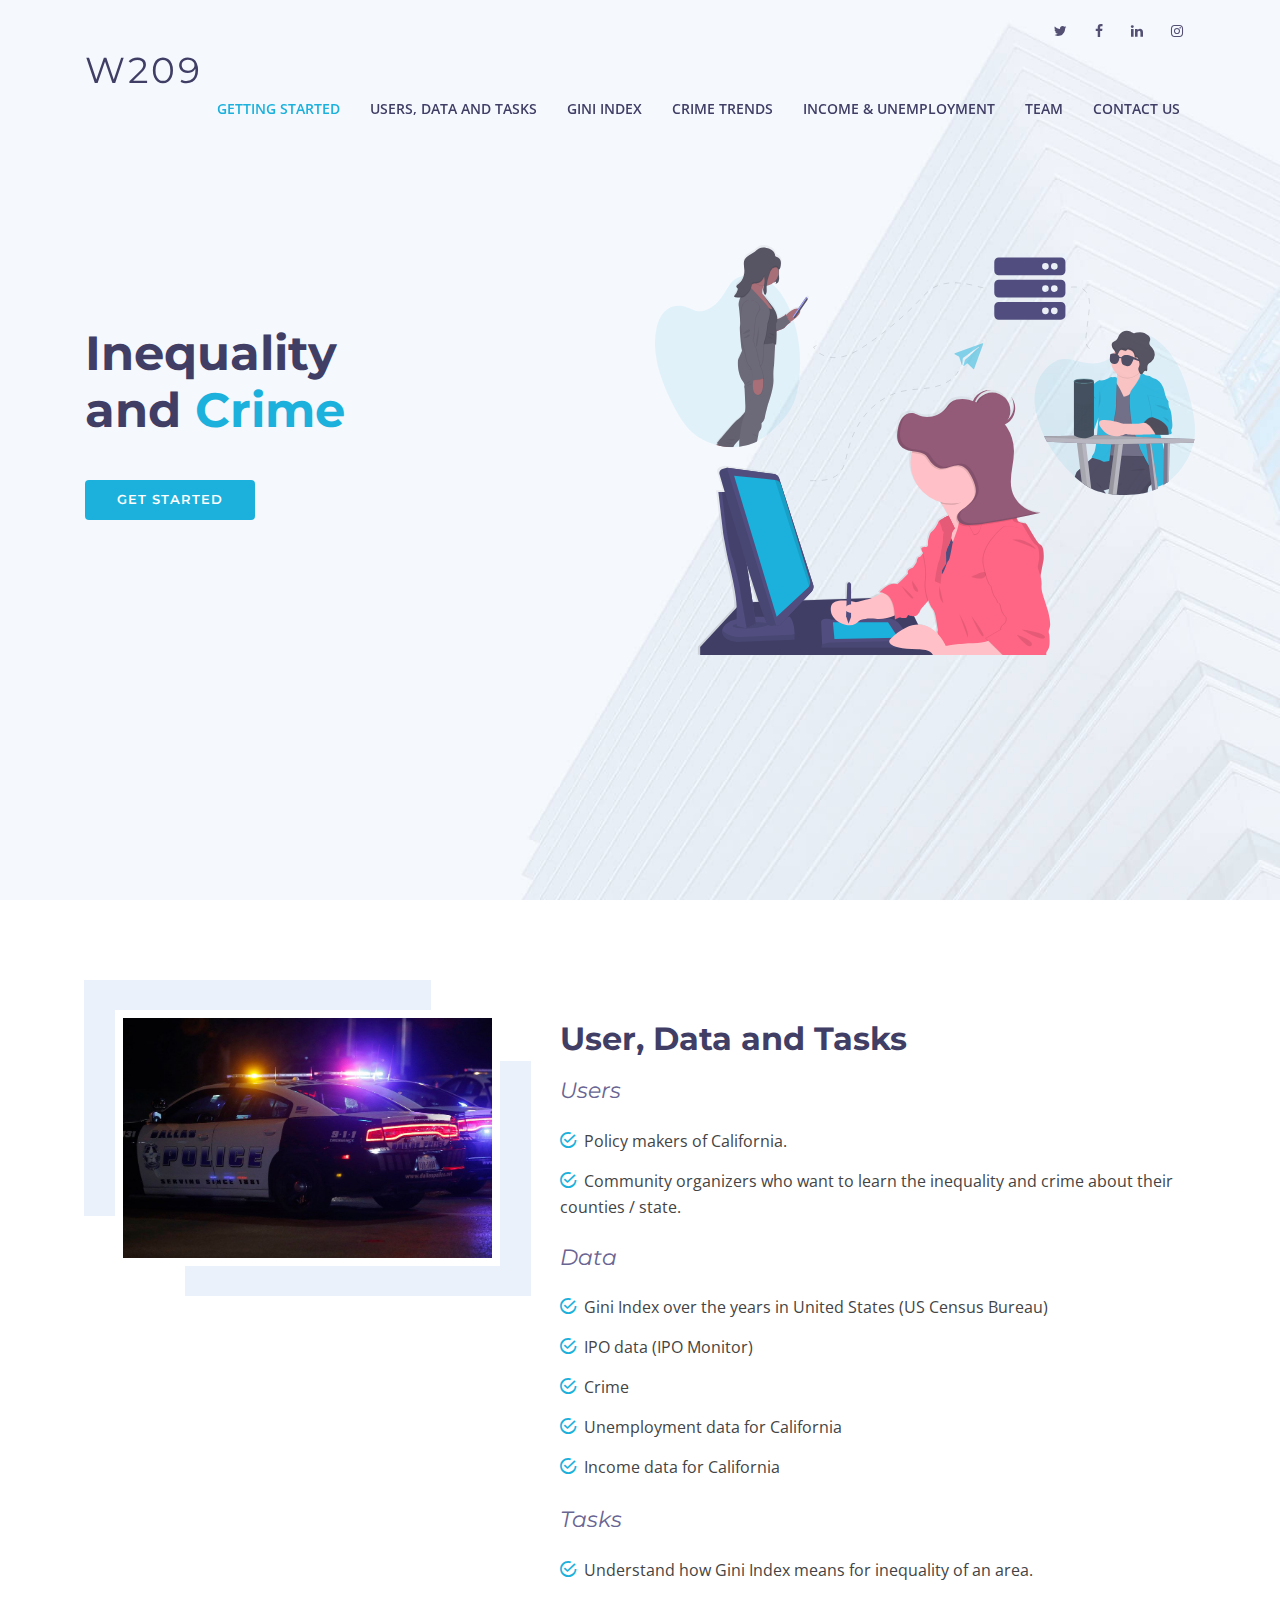
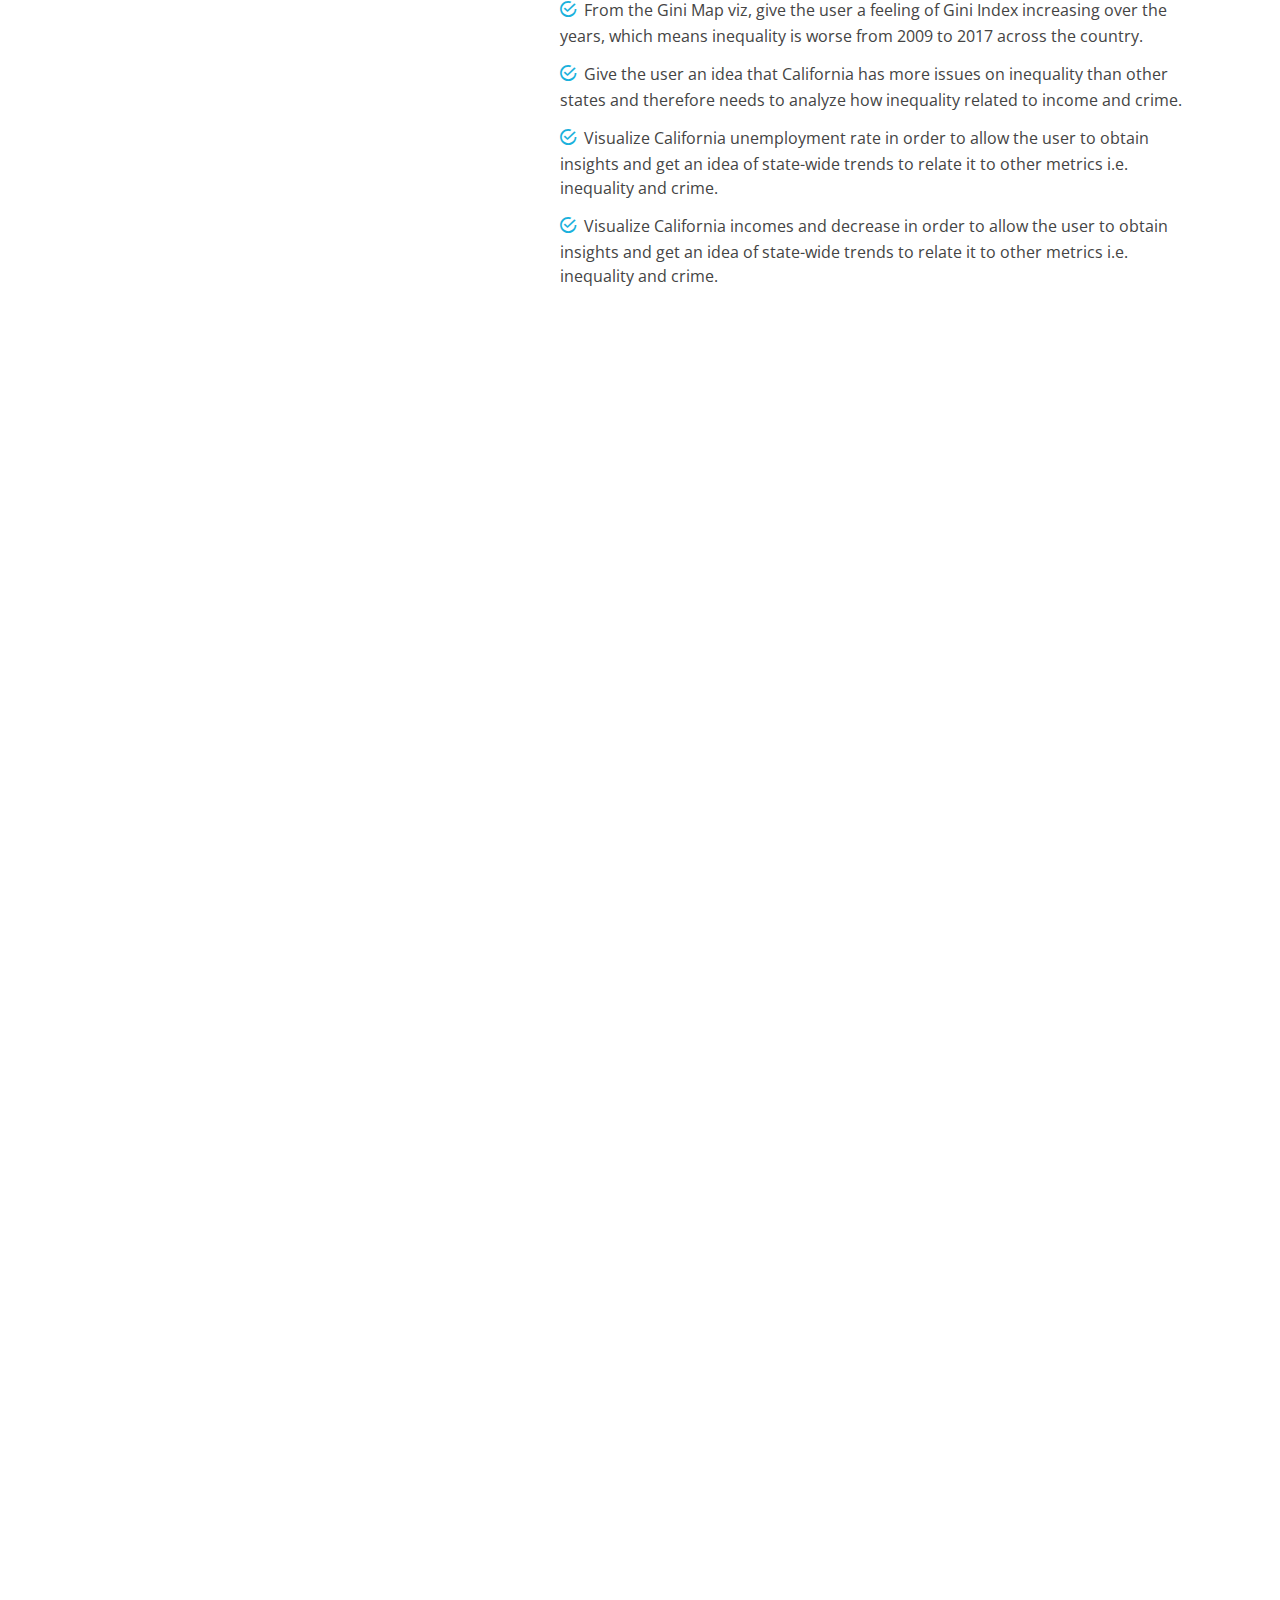
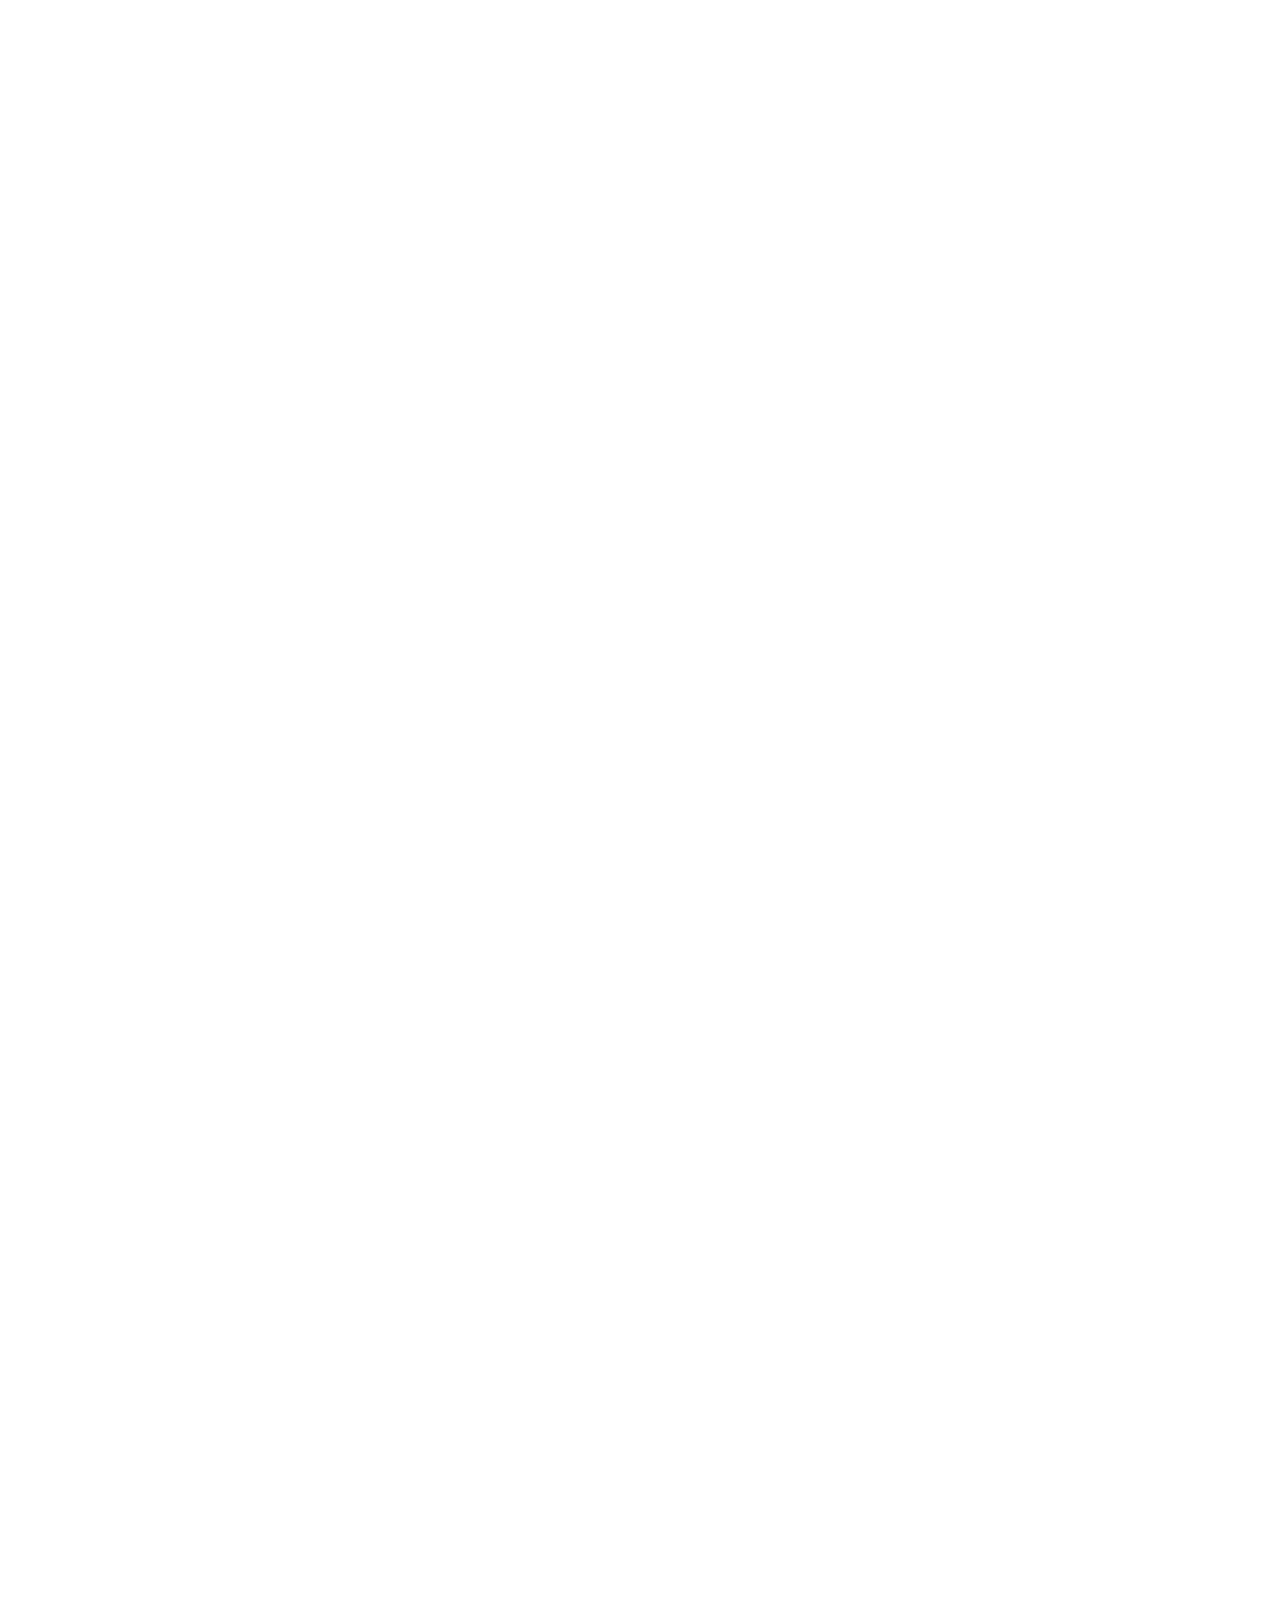
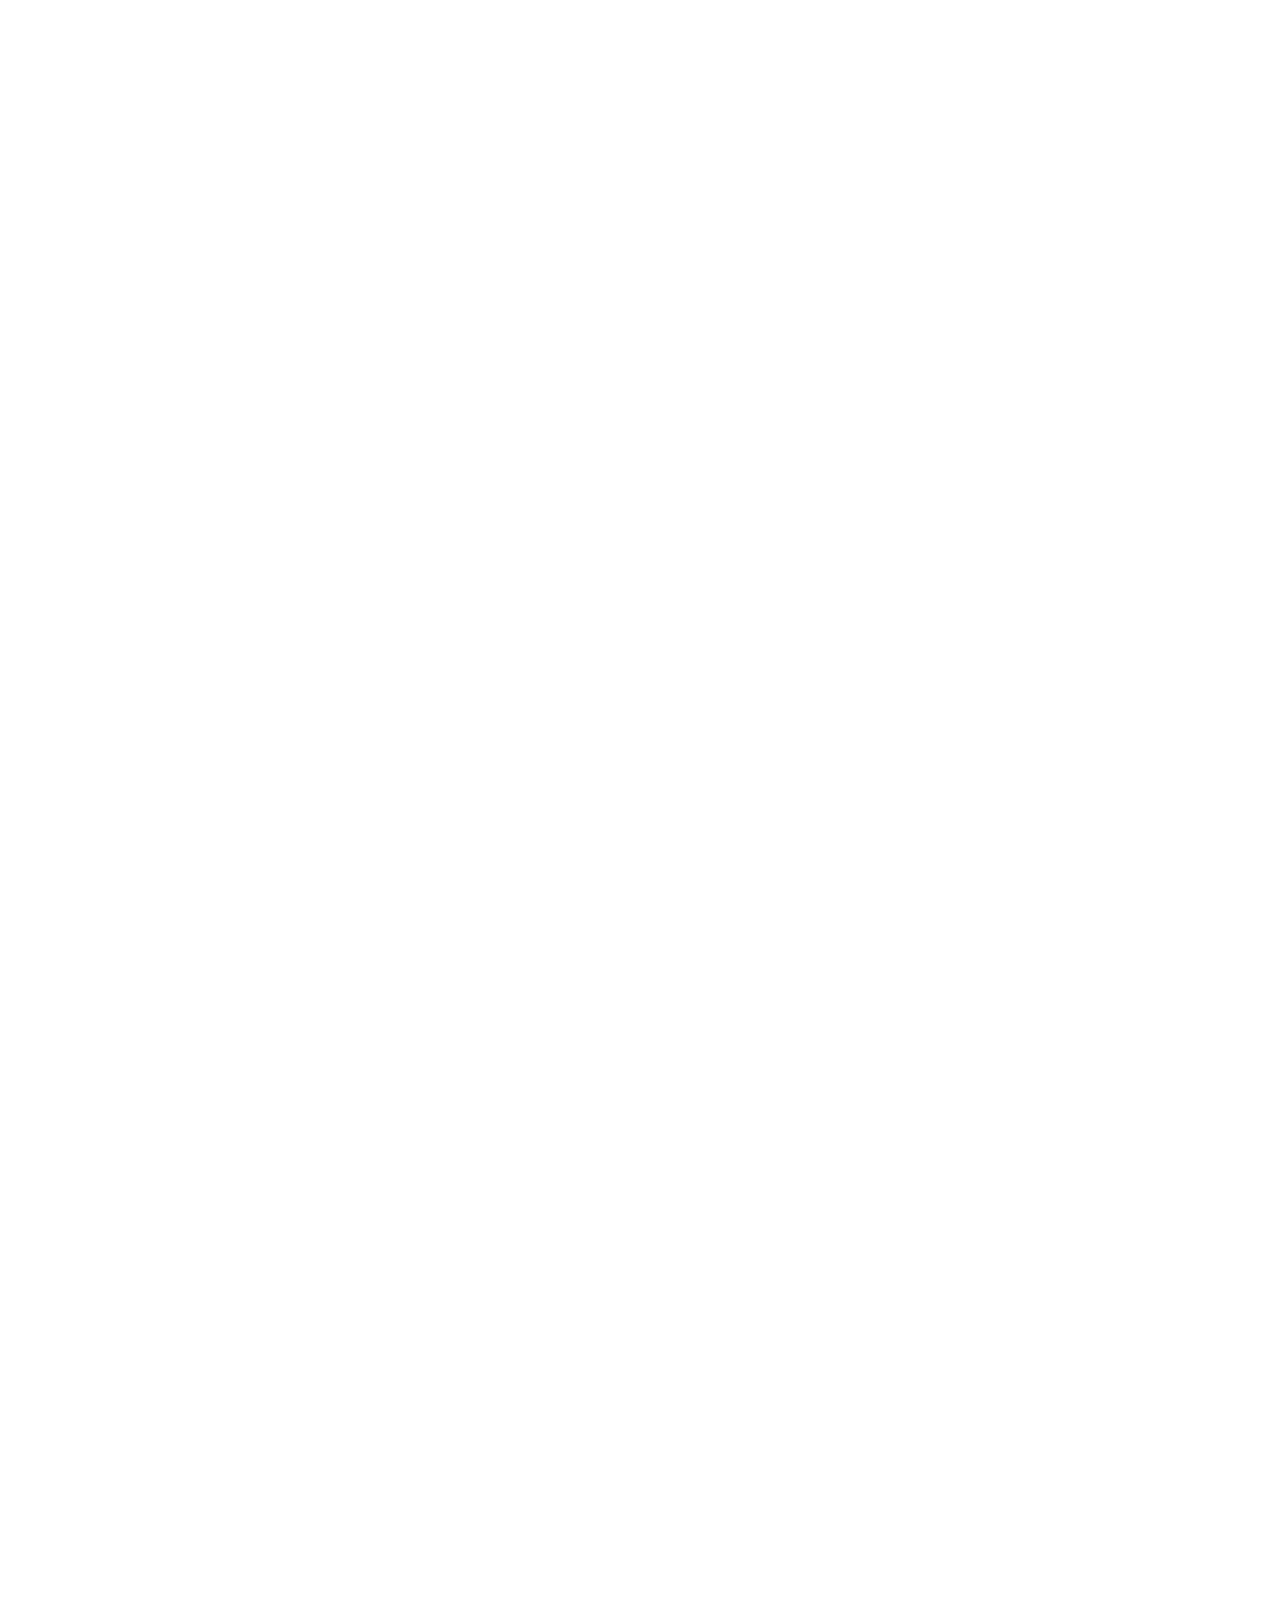
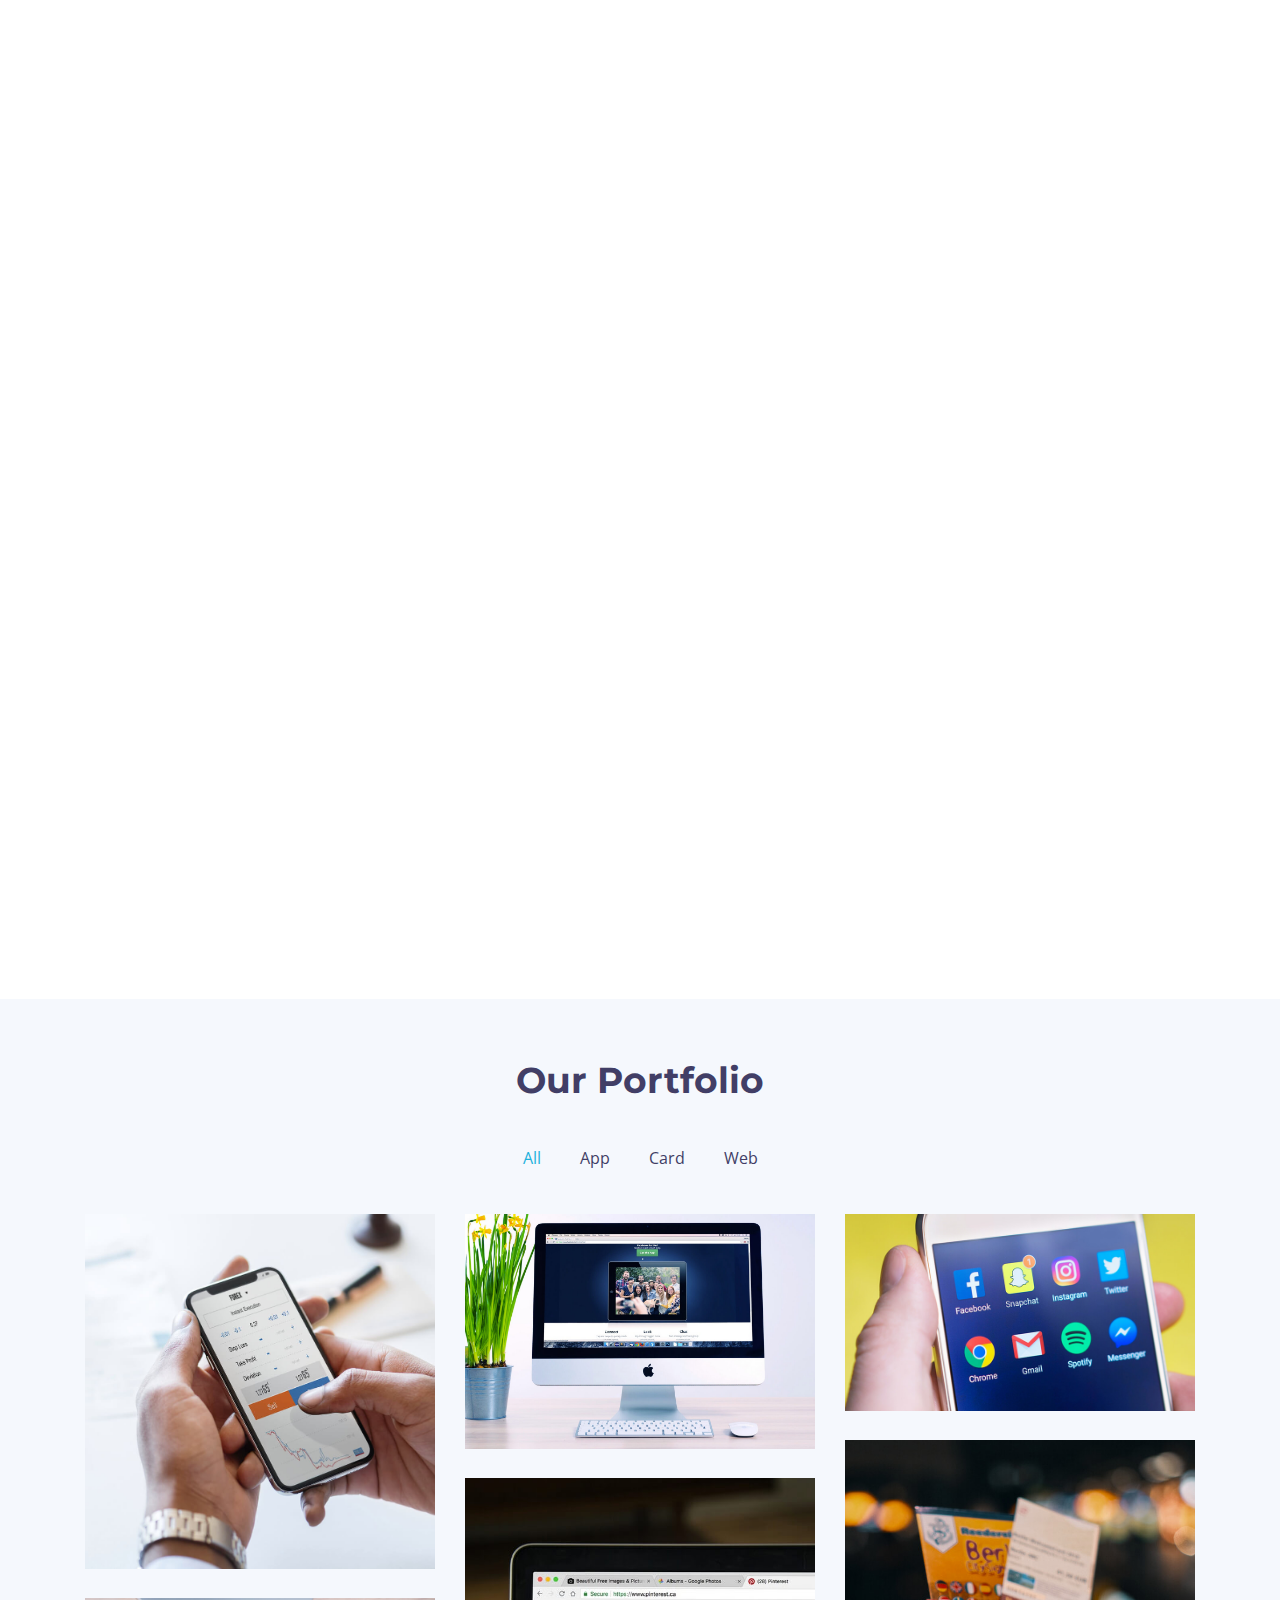
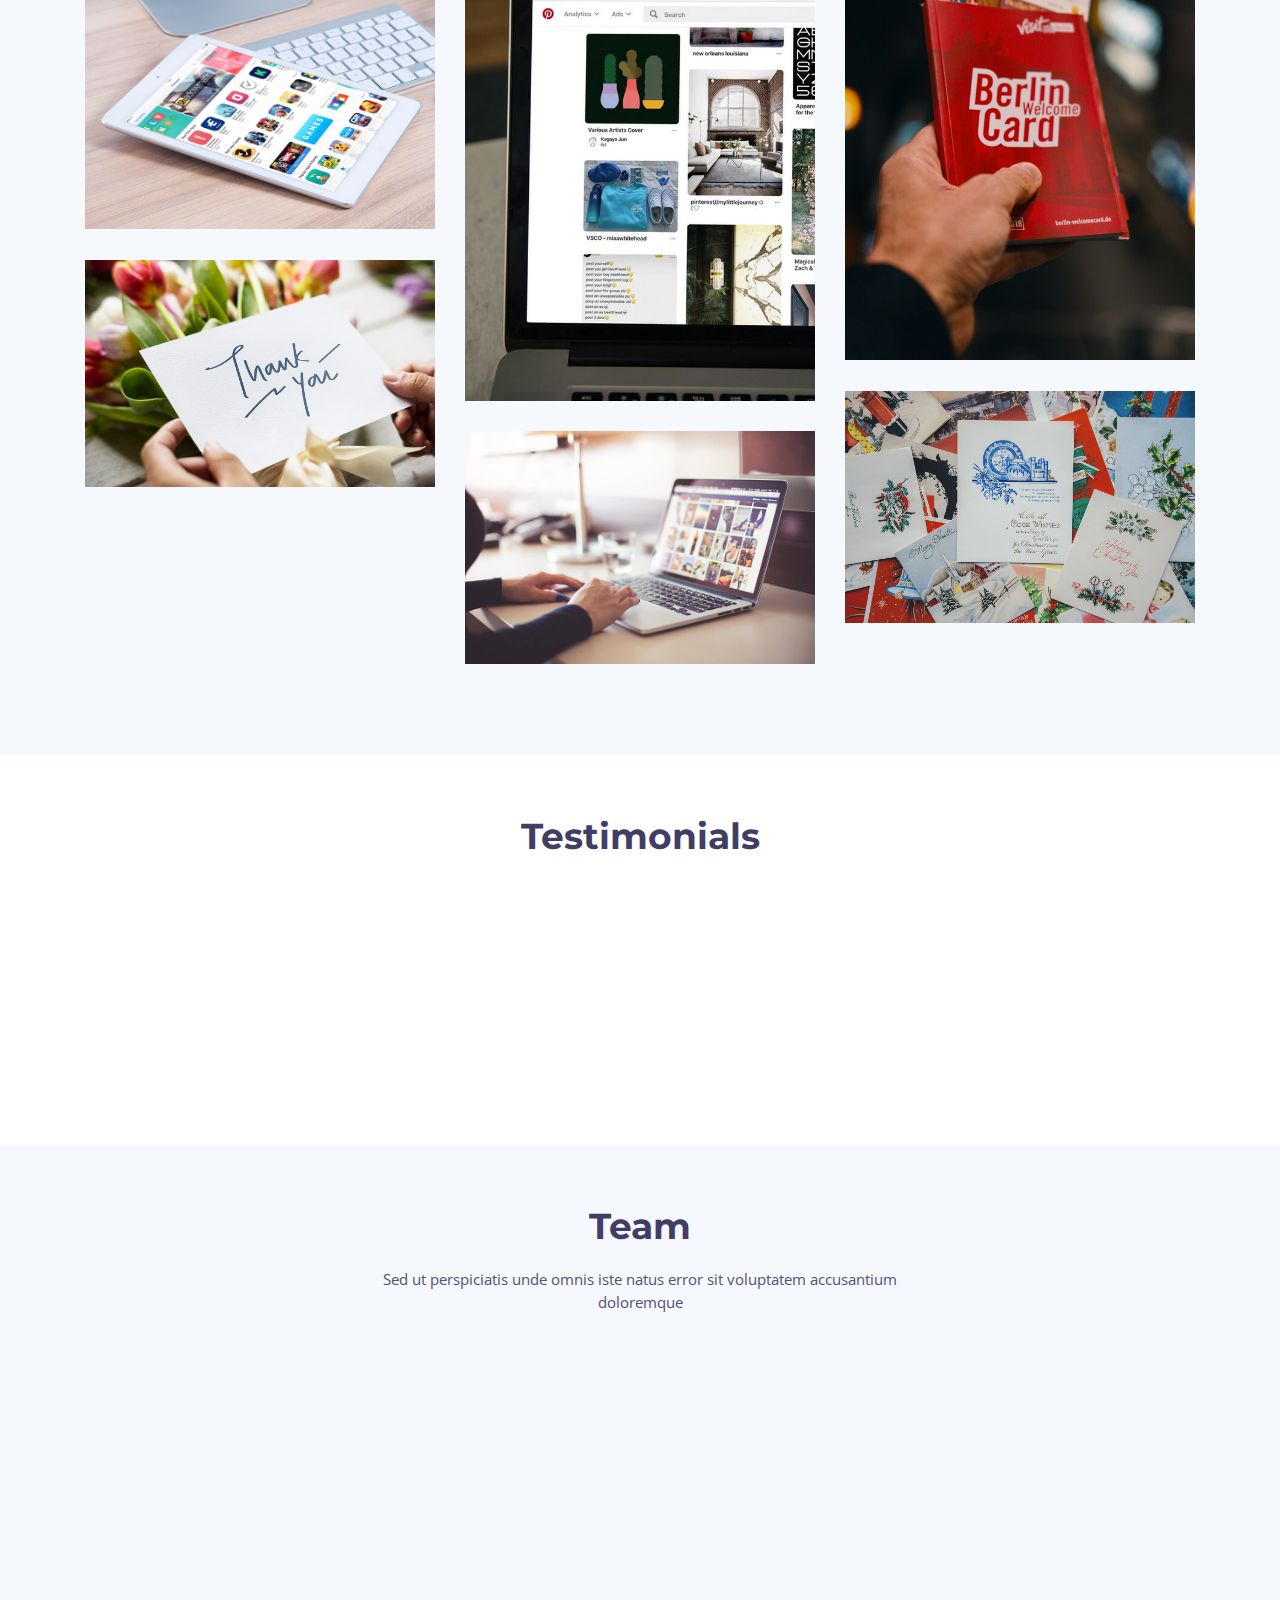
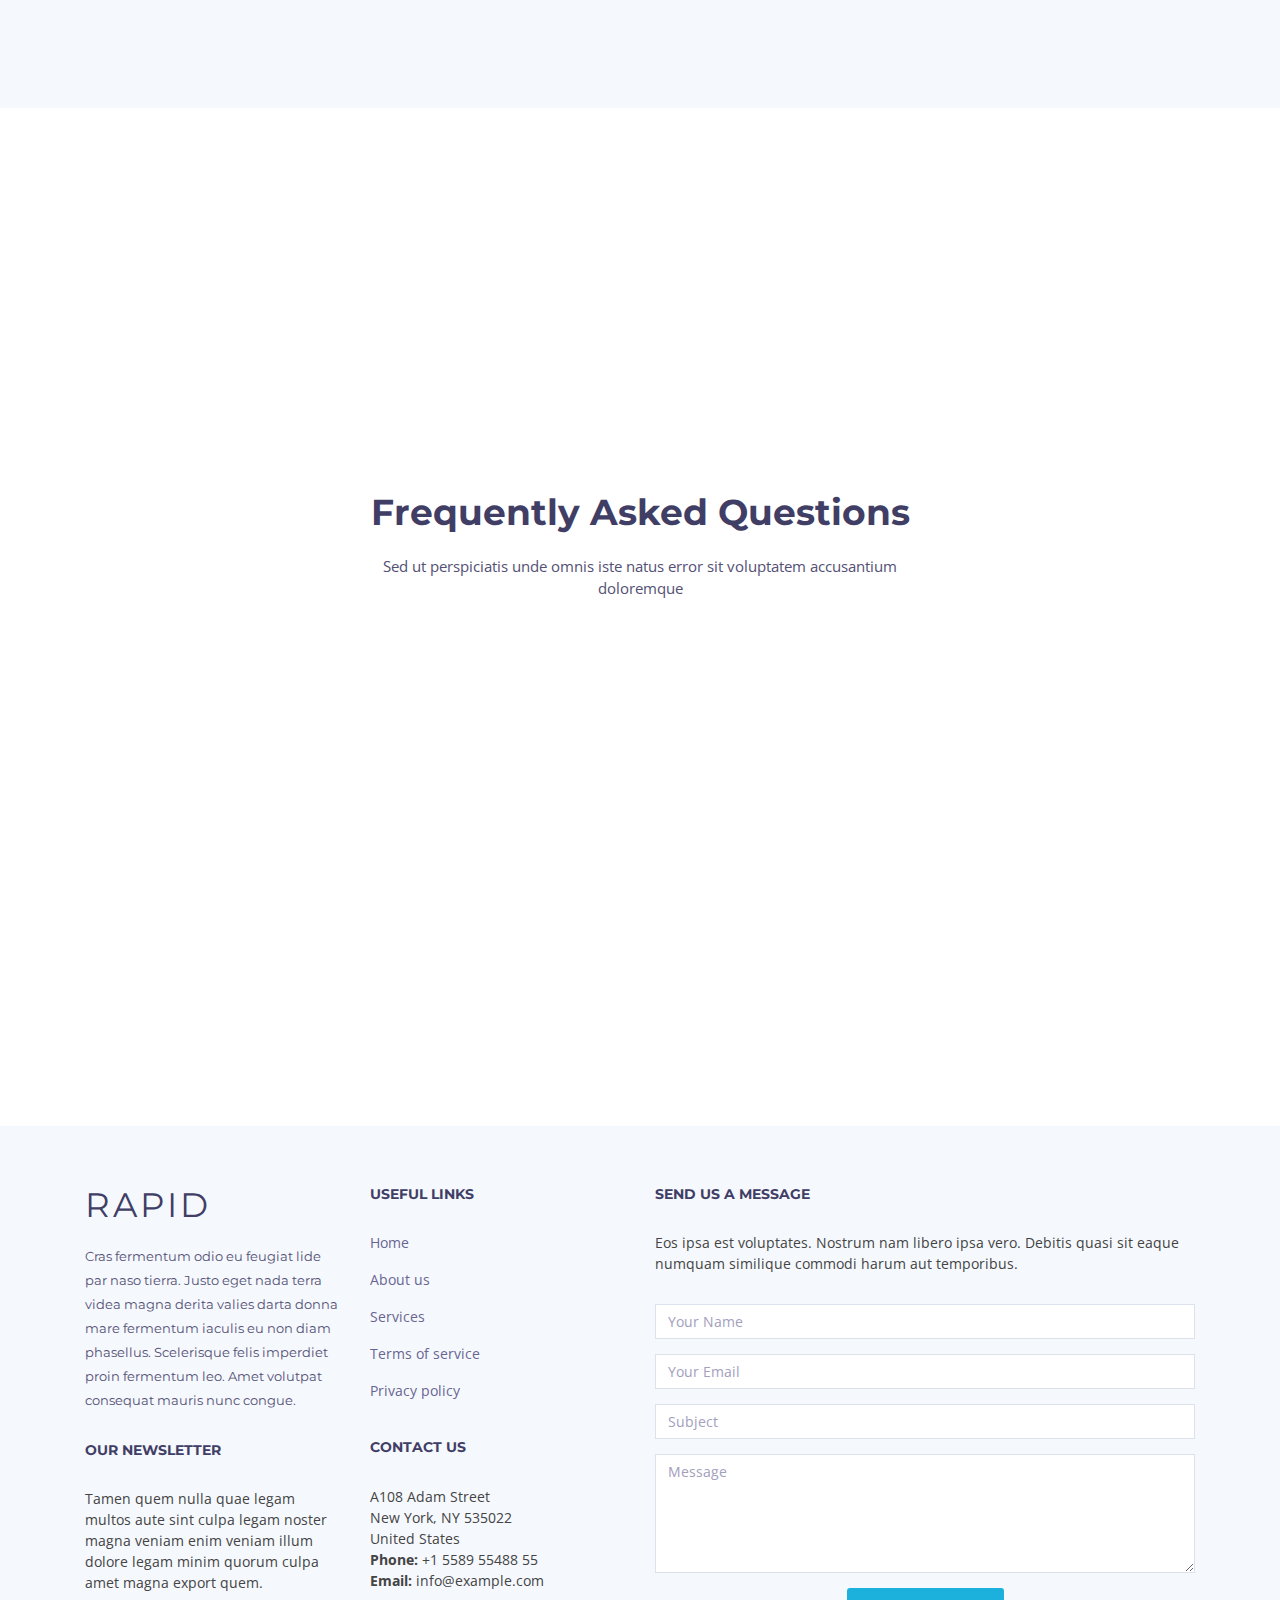
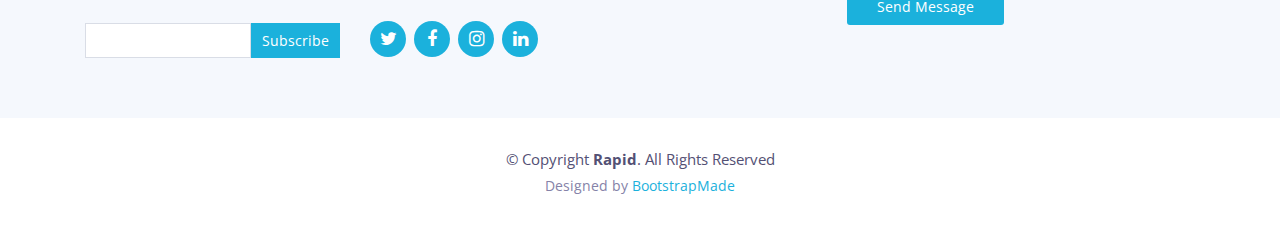
==== commit b39aa059: "income and unemployment text" ====
--- a/index.html
+++ b/index.html
@@ -66,8 +66,7 @@
           <li><a href="#about">Users, Data and Tasks</a></li>
           <li><a href="#gini_index">Gini Index</a></li>
           <li><a href="#crime_data">Crime Trends</a></li>
-          <li><a href="#services">Income&Unemployment</a></li>
-          <li><a href="#portfolio">Portfolio</a></li>
+          <li><a href="#portfolio">Income & Unemployment</a></li>
           <li><a href="#team">Team</a></li>
           <li><a href="#footer">Contact Us</a></li>
         </ul>
@@ -118,23 +117,26 @@
               <h2>User, Data and Tasks</h2>
               <h3>Users</h3>
               <ul>
-                <li><i class="ion-android-checkmark-circle"></i> Ullamco laboris nisi ut aliquip ex ea commodo consequat.</li>
-                <li><i class="ion-android-checkmark-circle"></i> Duis aute irure dolor in reprehenderit in voluptate velit.</li>
-                <li><i class="ion-android-checkmark-circle"></i> Ullamco laboris nisi ut aliquip ex ea commodo consequat. Duis aute irure dolor in reprehenderit in voluptate trideta storacalaperda mastiro dolore eu fugiat nulla pariatur.</li>
+                <li><i class="ion-android-checkmark-circle"></i> Policy makers of California. </li>
+                <li><i class="ion-android-checkmark-circle"></i> Community organizers who want to learn the inequality and crime about their counties / state. </li>
               </ul>
 
               <h3>Data</h3>
               <ul>
-                <li><i class="ion-android-checkmark-circle"></i> Ullamco laboris nisi ut aliquip ex ea commodo consequat.</li>
-                <li><i class="ion-android-checkmark-circle"></i> Duis aute irure dolor in reprehenderit in voluptate velit.</li>
-                <li><i class="ion-android-checkmark-circle"></i> Ullamco laboris nisi ut aliquip ex ea commodo consequat. Duis aute irure dolor in reprehenderit in voluptate trideta storacalaperda mastiro dolore eu fugiat nulla pariatur.</li>
+                <li><i class="ion-android-checkmark-circle"></i> Gini Index over the years in United States (US Census Bureau)</li>
+                <li><i class="ion-android-checkmark-circle"></i> IPO data (IPO Monitor)</li>
+                <li><i class="ion-android-checkmark-circle"></i> Crime</li>
+                <li><i class="ion-android-checkmark-circle"></i> Unemployment data for California </li>
+                <li><i class="ion-android-checkmark-circle"></i> Income data for California </li>
               </ul>
 
               <h3>Tasks</h3>
               <ul>
-                <li><i class="ion-android-checkmark-circle"></i> Ullamco laboris nisi ut aliquip ex ea commodo consequat.</li>
-                <li><i class="ion-android-checkmark-circle"></i> Duis aute irure dolor in reprehenderit in voluptate velit.</li>
-                <li><i class="ion-android-checkmark-circle"></i> Ullamco laboris nisi ut aliquip ex ea commodo consequat. Duis aute irure dolor in reprehenderit in voluptate trideta storacalaperda mastiro dolore eu fugiat nulla pariatur.</li>
+                <li><i class="ion-android-checkmark-circle"></i> Understand how Gini Index means for inequality of an area. </li>
+                <li><i class="ion-android-checkmark-circle"></i> From the Gini Map viz, give the user a feeling of Gini Index increasing over the years, which means inequality is worse from 2009 to 2017 across the country. </li>
+                <li><i class="ion-android-checkmark-circle"></i> Give the user an idea that California has more issues on inequality than other states and therefore needs to analyze how inequality related to income and crime. </li>
+                <li><i class="ion-android-checkmark-circle"></i> Visualize California unemployment rate in order to allow the user to obtain insights and get an idea of state-wide trends to relate it to other metrics i.e. inequality and crime. </li>
+                <li><i class="ion-android-checkmark-circle"></i> Visualize California incomes and decrease in order to allow the user to obtain insights and get an idea of state-wide trends to relate it to other metrics i.e. inequality and crime. </li>
               </ul>
             </div>
           </div>
@@ -382,81 +384,17 @@
 
 
     <!--==========================
-      Services Section
-    ============================-->
-    <section id="services" class="section-bg">
-      <div class="container">
-
-        <header class="section-header">
-          <h3>Services</h3>
-          <p>Laudem latine persequeris id sed, ex fabulas delectus quo. No vel partiendo abhorreant vituperatoribus.</p>
-        </header>
-
-        <div class="row">
-
-          <div class="col-md-6 col-lg-4 wow bounceInUp" data-wow-duration="1.4s">
-            <div class="box">
-              <div class="icon" style="background: #fceef3;"><i class="ion-ios-analytics-outline" style="color: #ff689b;"></i></div>
-              <h4 class="title"><a href="">Lorem Ipsum</a></h4>
-              <p class="description">Voluptatum deleniti atque corrupti quos dolores et quas molestias excepturi sint occaecati cupiditate non provident</p>
-            </div>
-          </div>
-          <div class="col-md-6 col-lg-4 wow bounceInUp" data-wow-duration="1.4s">
-            <div class="box">
-              <div class="icon" style="background: #fff0da;"><i class="ion-ios-bookmarks-outline" style="color: #e98e06;"></i></div>
-              <h4 class="title"><a href="">Dolor Sitema</a></h4>
-              <p class="description">Minim veniam, quis nostrud exercitation ullamco laboris nisi ut aliquip ex ea commodo consequat tarad limino ata</p>
-            </div>
-          </div>
-
-          <div class="col-md-6 col-lg-4 wow bounceInUp" data-wow-delay="0.1s" data-wow-duration="1.4s">
-            <div class="box">
-              <div class="icon" style="background: #e6fdfc;"><i class="ion-ios-paper-outline" style="color: #3fcdc7;"></i></div>
-              <h4 class="title"><a href="">Sed ut perspiciatis</a></h4>
-              <p class="description">Duis aute irure dolor in reprehenderit in voluptate velit esse cillum dolore eu fugiat nulla pariatur</p>
-            </div>
-          </div>
-          <div class="col-md-6 col-lg-4 wow bounceInUp" data-wow-delay="0.1s" data-wow-duration="1.4s">
-            <div class="box">
-              <div class="icon" style="background: #eafde7;"><i class="ion-ios-speedometer-outline" style="color:#41cf2e;"></i></div>
-              <h4 class="title"><a href="">Magni Dolores</a></h4>
-              <p class="description">Excepteur sint occaecat cupidatat non proident, sunt in culpa qui officia deserunt mollit anim id est laborum</p>
-            </div>
-          </div>
-
-          <div class="col-md-6 col-lg-4 wow bounceInUp" data-wow-delay="0.2s" data-wow-duration="1.4s">
-            <div class="box">
-              <div class="icon" style="background: #e1eeff;"><i class="ion-ios-world-outline" style="color: #2282ff;"></i></div>
-              <h4 class="title"><a href="">Nemo Enim</a></h4>
-              <p class="description">At vero eos et accusamus et iusto odio dignissimos ducimus qui blanditiis praesentium voluptatum deleniti atque</p>
-            </div>
-          </div>
-          <div class="col-md-6 col-lg-4 wow bounceInUp" data-wow-delay="0.2s" data-wow-duration="1.4s">
-            <div class="box">
-              <div class="icon" style="background: #ecebff;"><i class="ion-ios-clock-outline" style="color: #8660fe;"></i></div>
-              <h4 class="title"><a href="">Eiusmod Tempor</a></h4>
-              <p class="description">Et harum quidem rerum facilis est et expedita distinctio. Nam libero tempore, cum soluta nobis est eligendi</p>
-            </div>
-          </div>
-
-        </div>
-
-      </div>
-    </section><!-- #services -->
-
-
-    <!--==========================
       Call To Action Section
     ============================-->
     <section id="call-to-action" class="wow fadeInUp">
       <div class="container">
         <div class="row">
           <div class="col-lg-9 text-center text-lg-left">
-            <h3 class="cta-title">Call To Action</h3>
-            <p class="cta-text"> Duis aute irure dolor in reprehenderit in voluptate velit esse cillum dolore eu fugiat nulla pariatur. Excepteur sint occaecat cupidatat non proident, sunt in culpa qui officia deserunt mollit anim id est laborum.</p>
+            <h3 class="cta-title">Income & Unemployment</h3>
+            <p class="cta-text"> The following visualization enables the analysis of California’s yearly income change and unemployment rate geographically, by ranks, and as a time series. From this visualizations insights can be made to allow policy makers to best address state and county-wide issues. </p>
           </div>
           <div class="col-lg-3 cta-btn-container text-center">
-            <a class="cta-btn align-middle" href="#">Call To Action</a>
+            <a class="cta-btn align-middle" href="d35_project/index.html" target="_blank">Visualization</a>
           </div>
         </div>
 
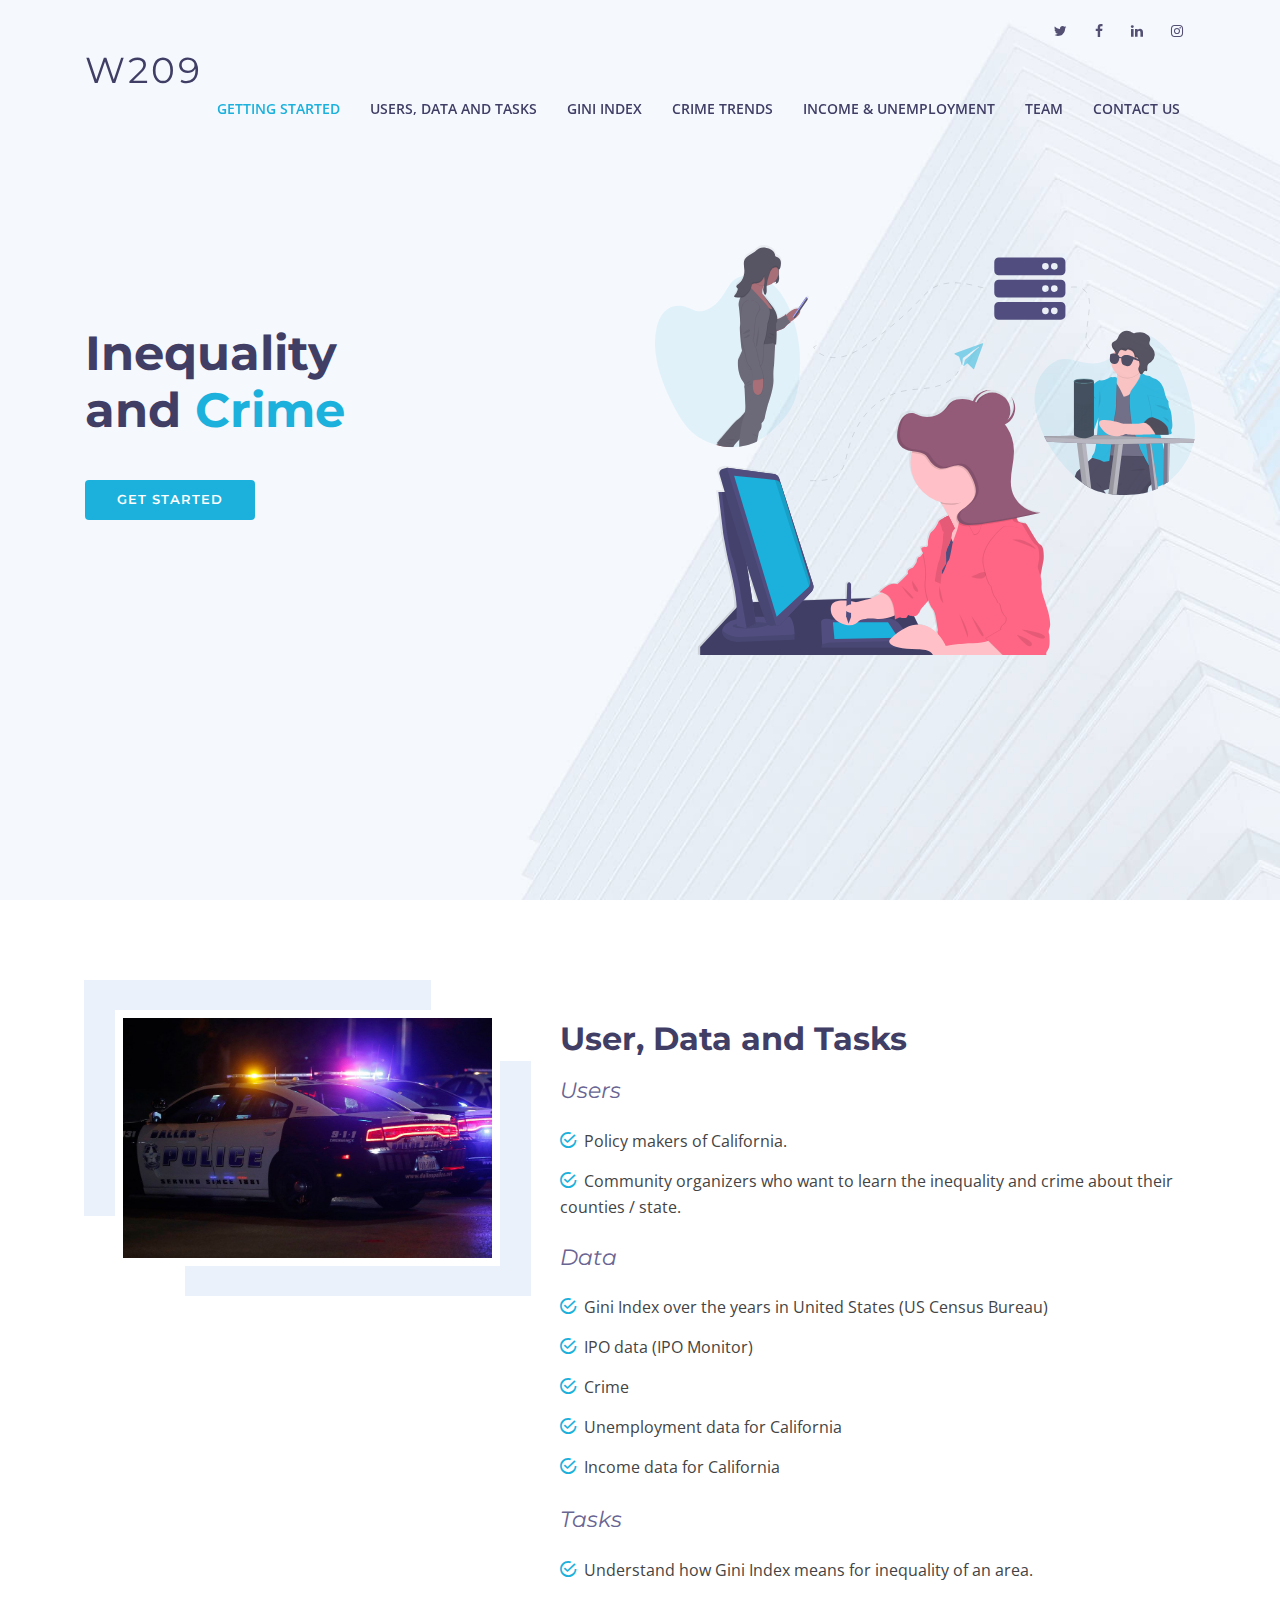
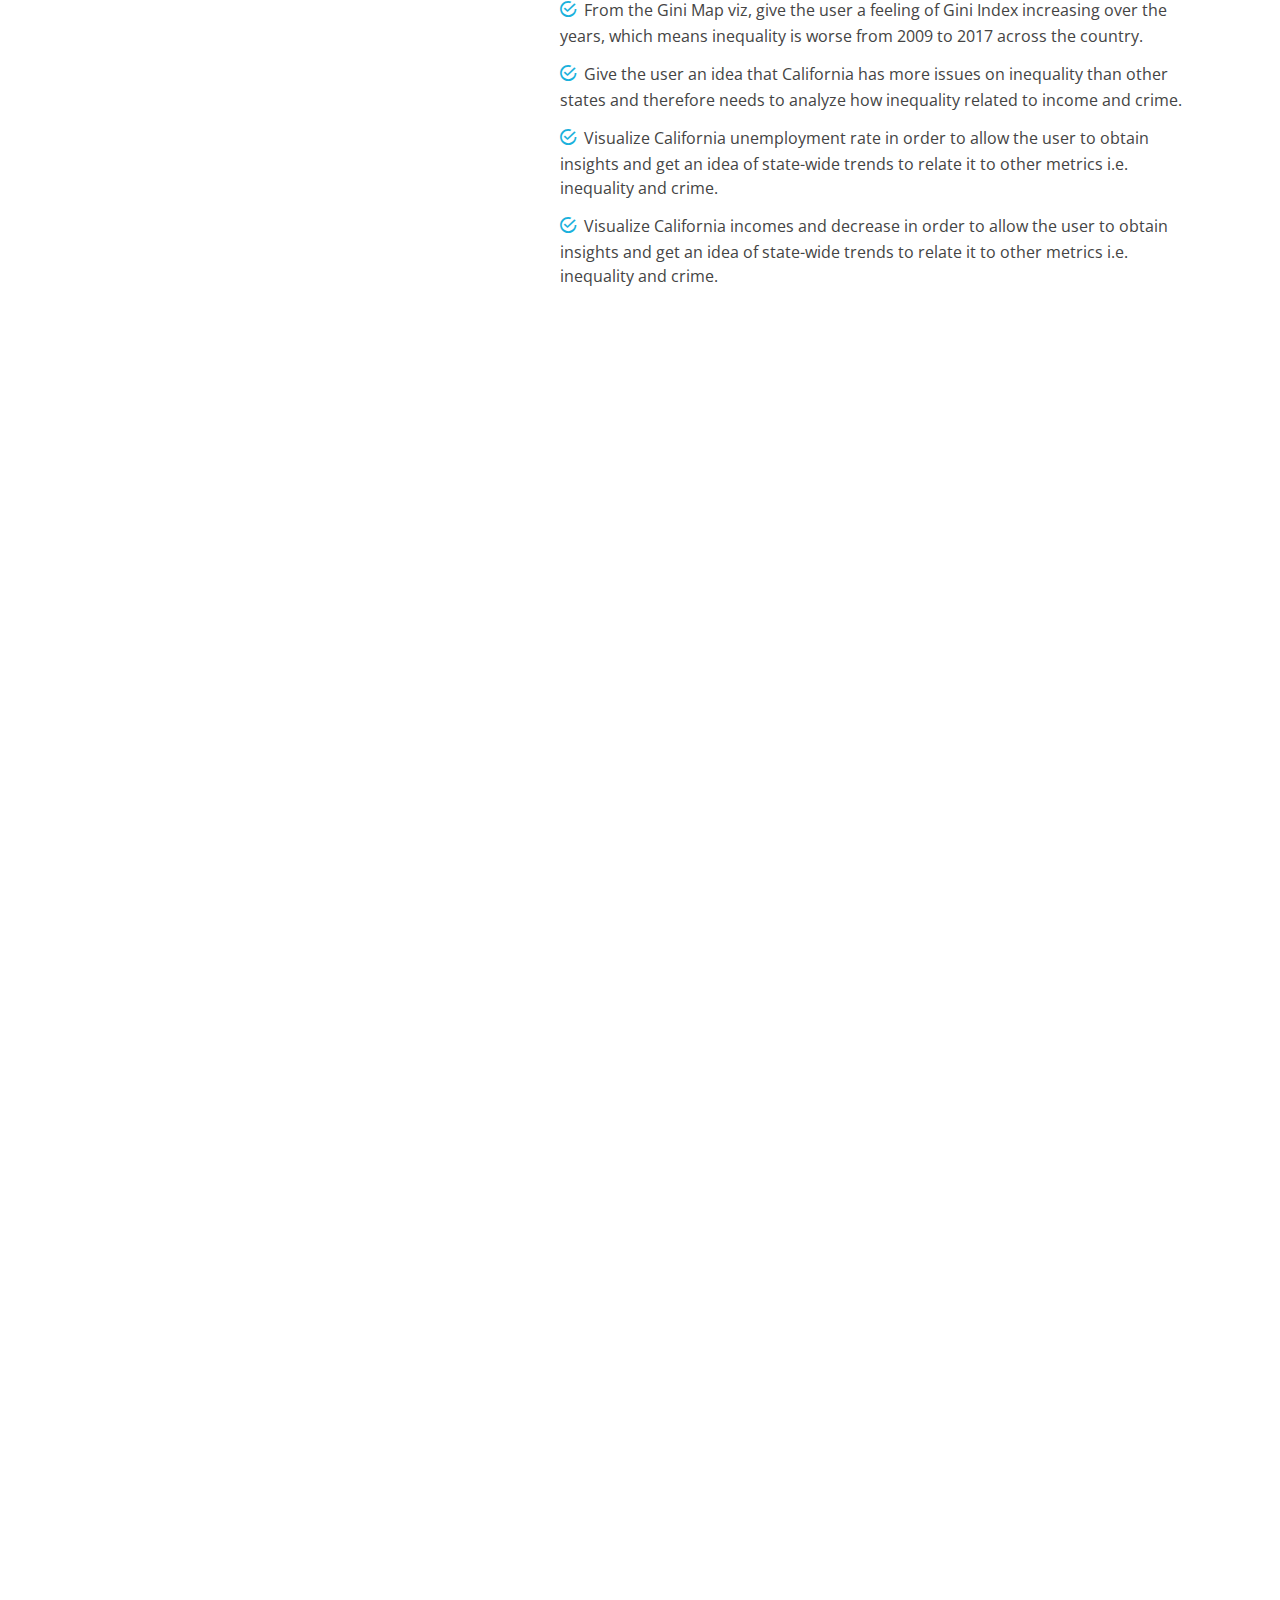
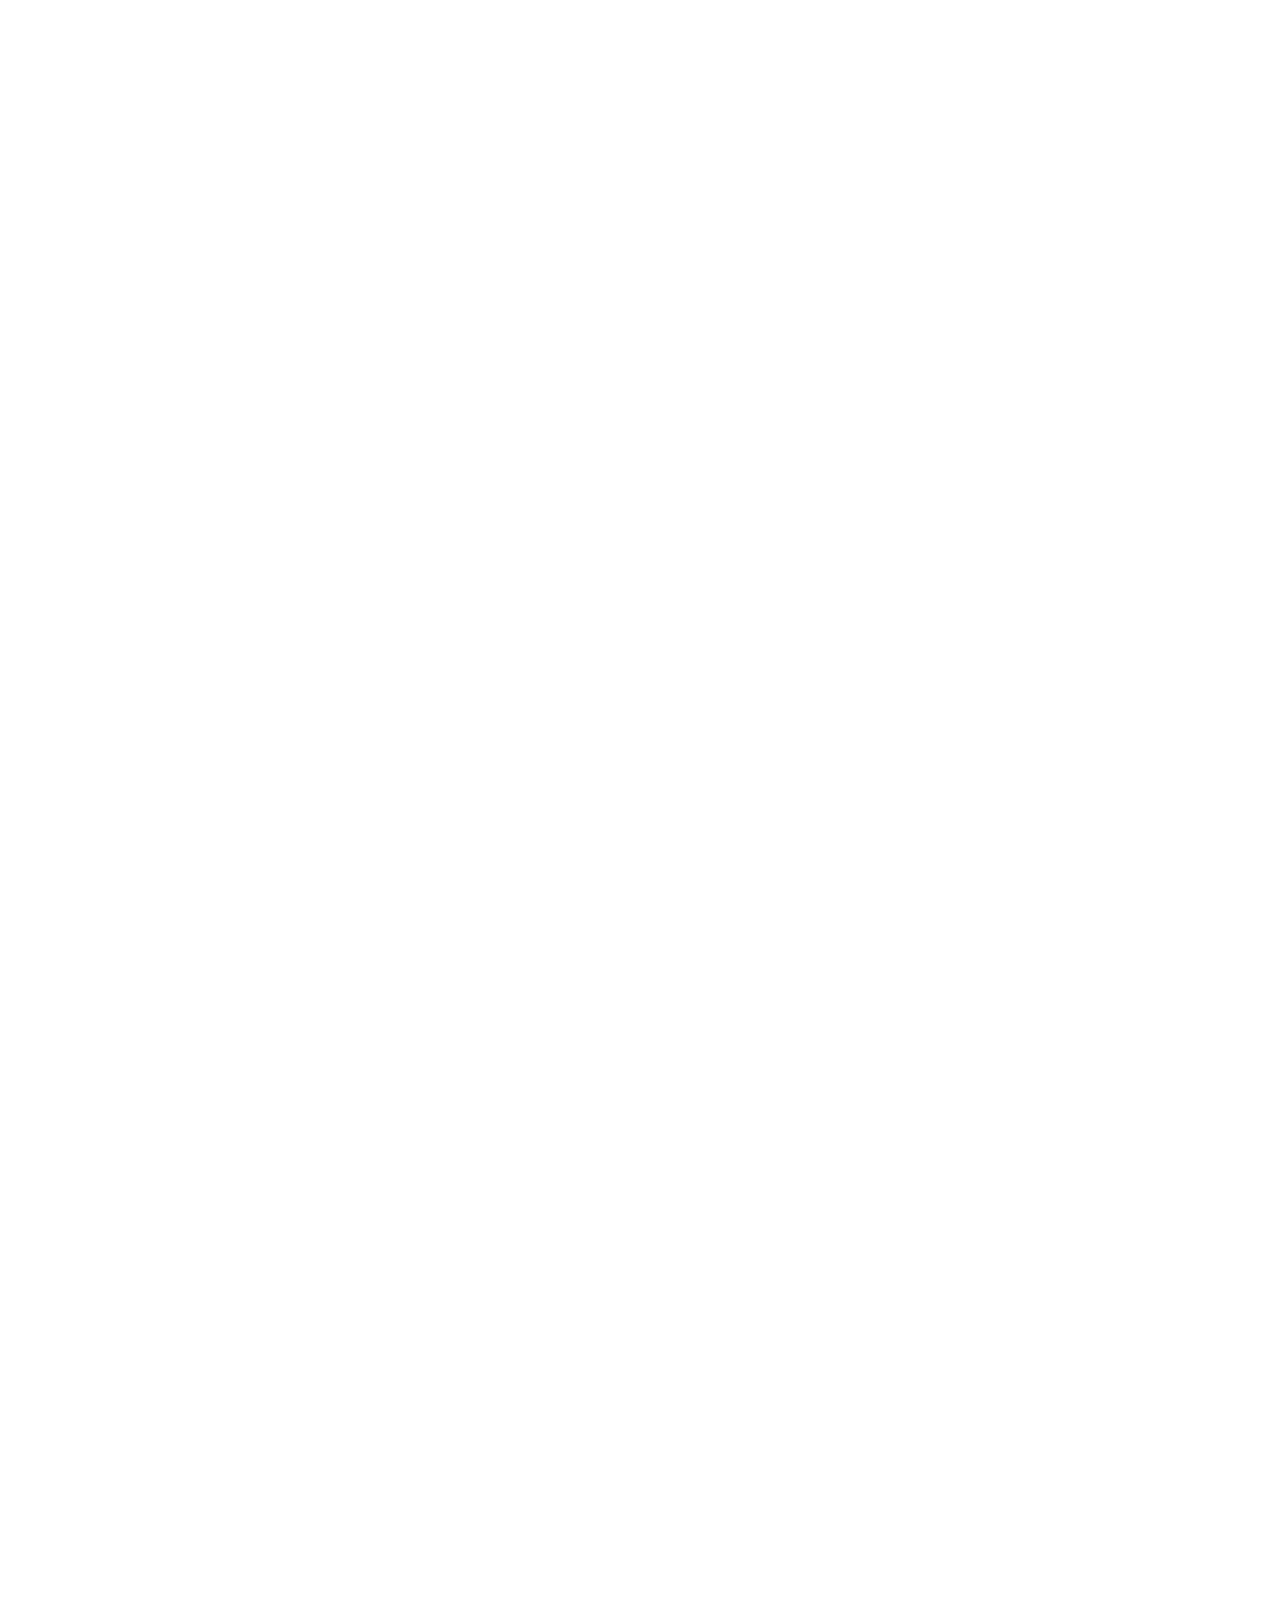
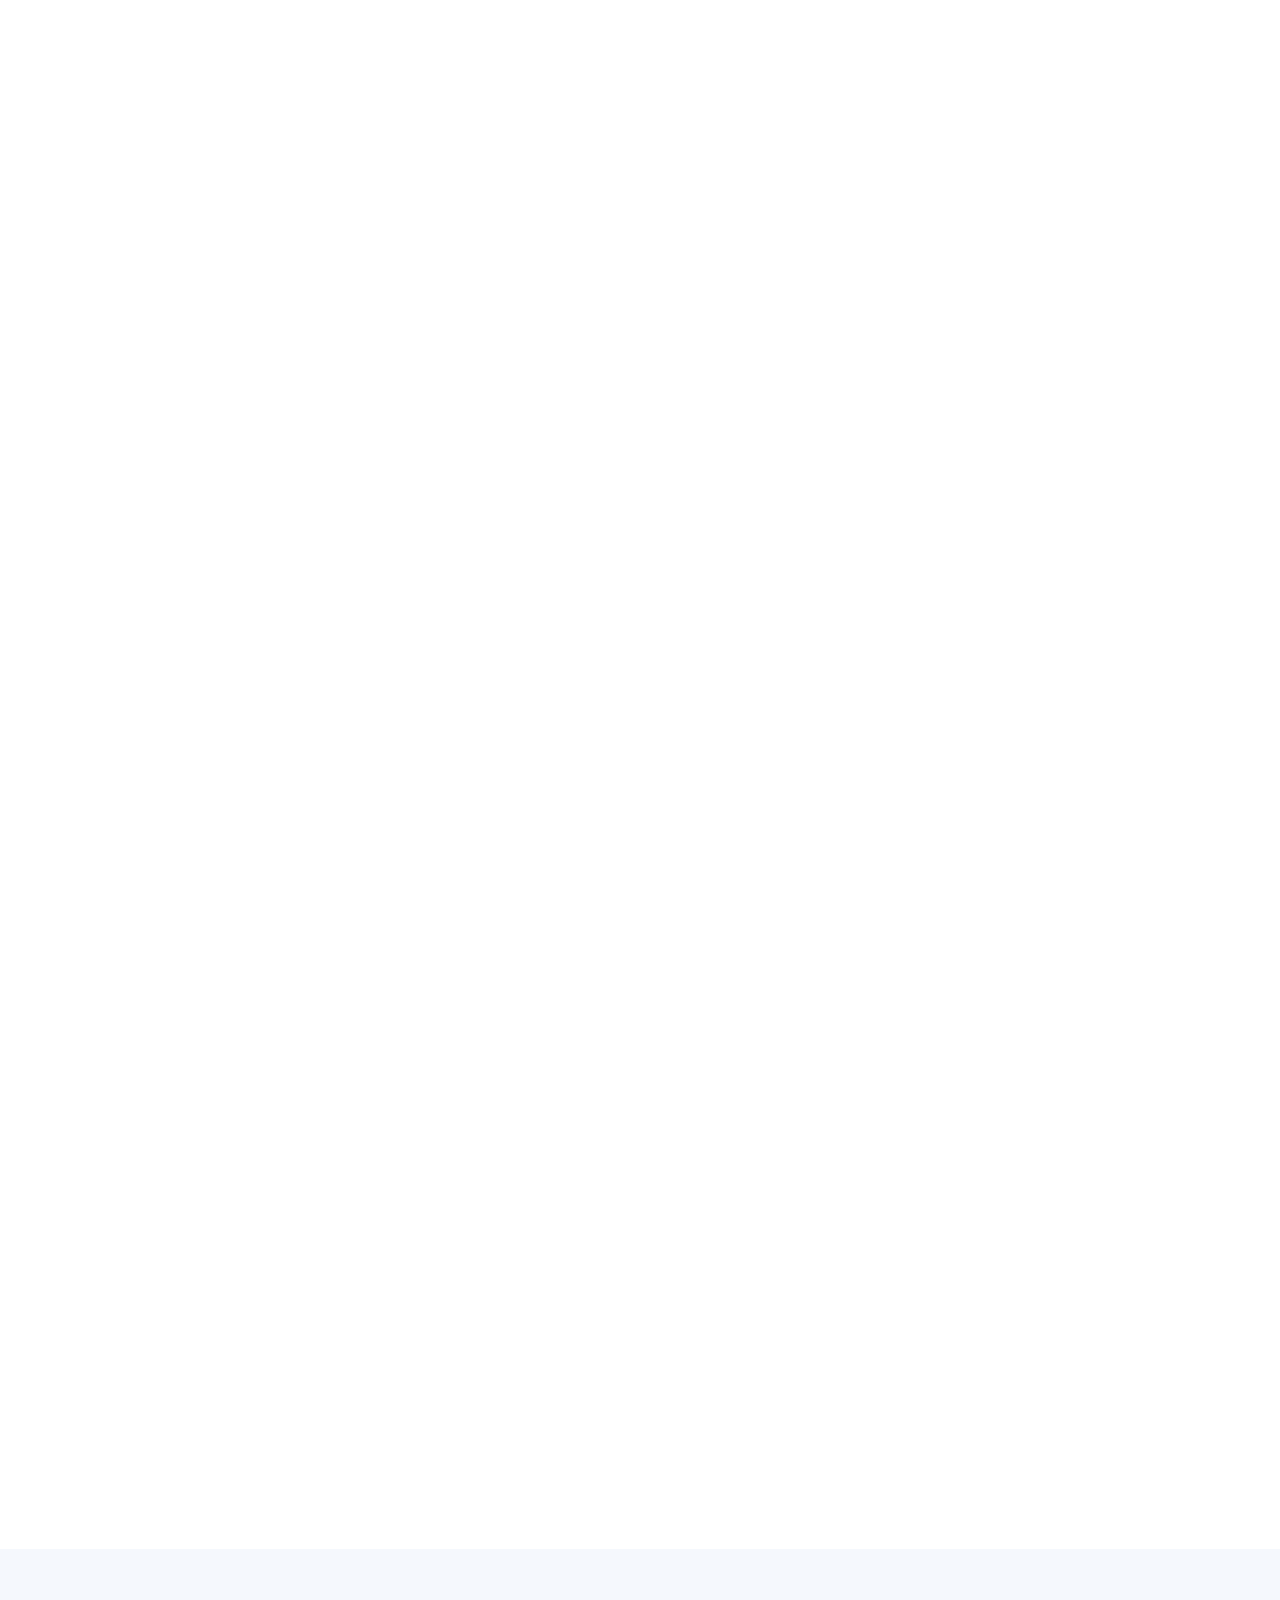
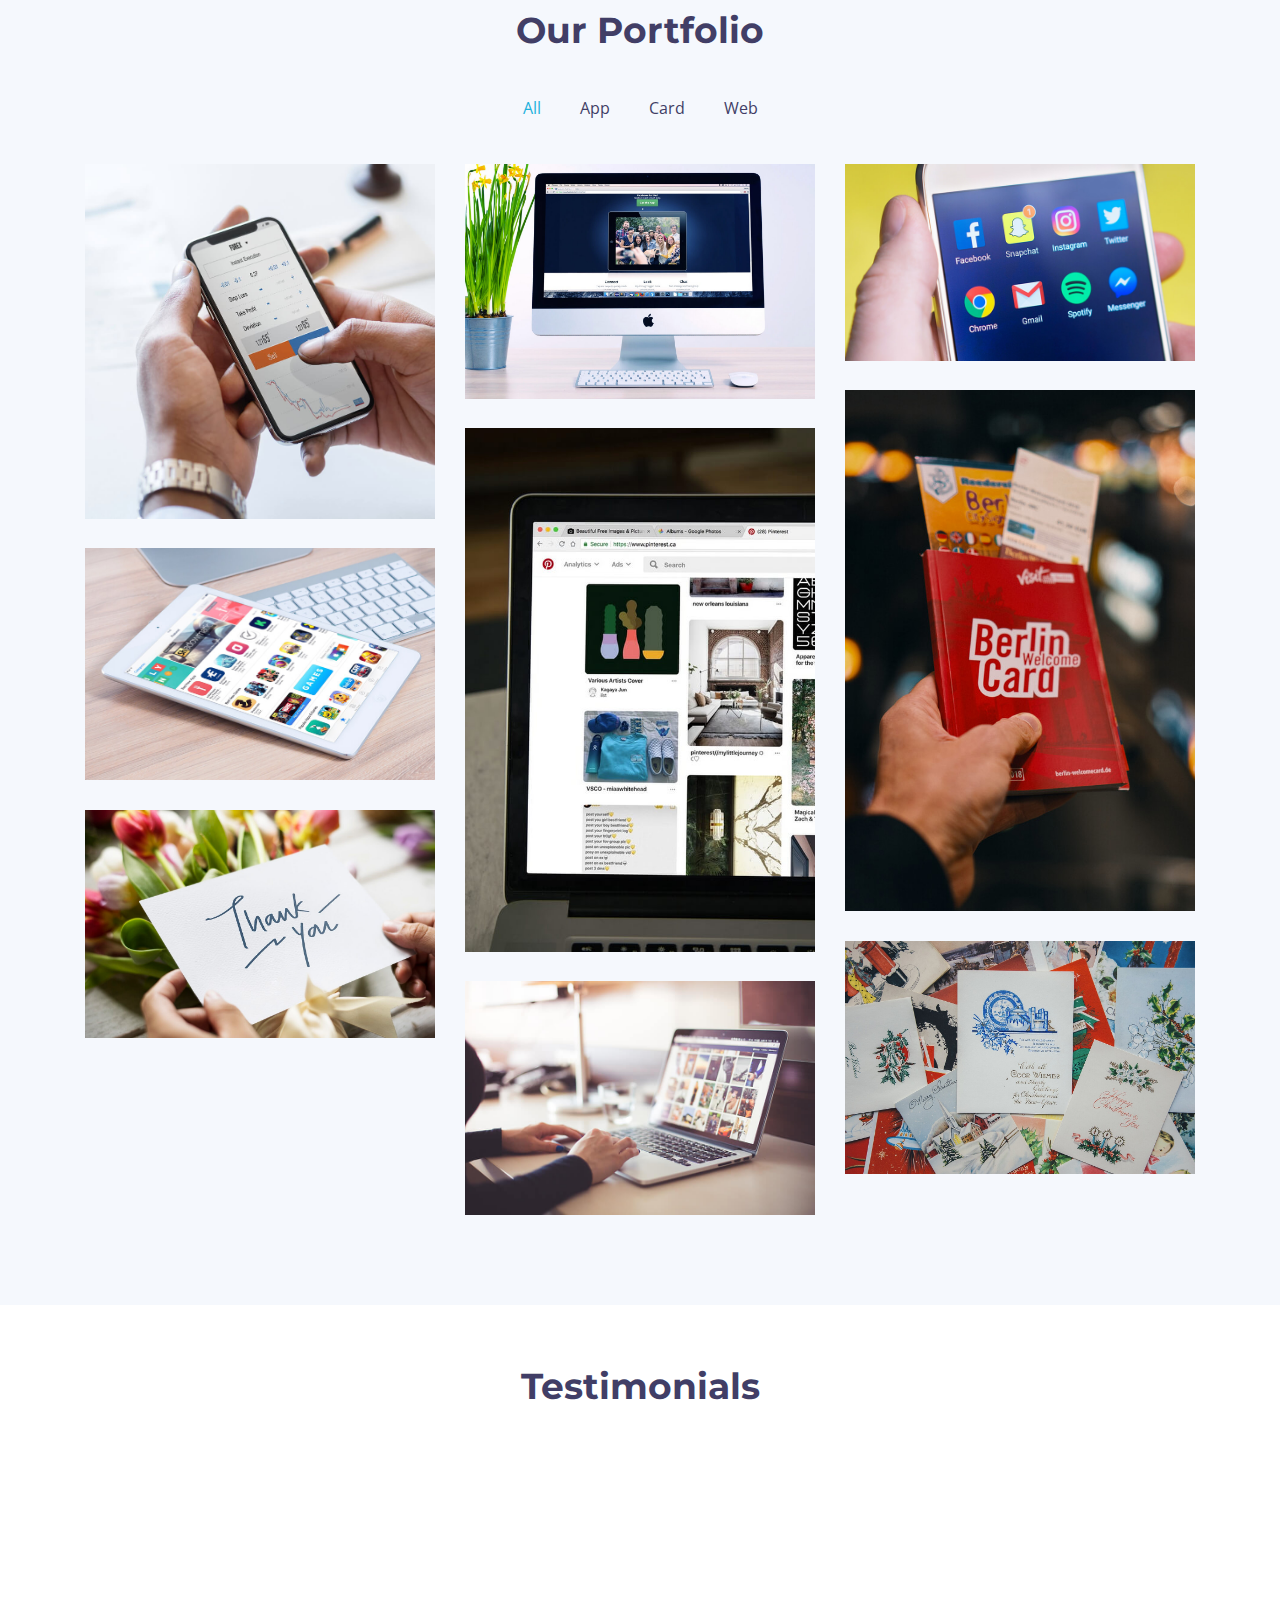
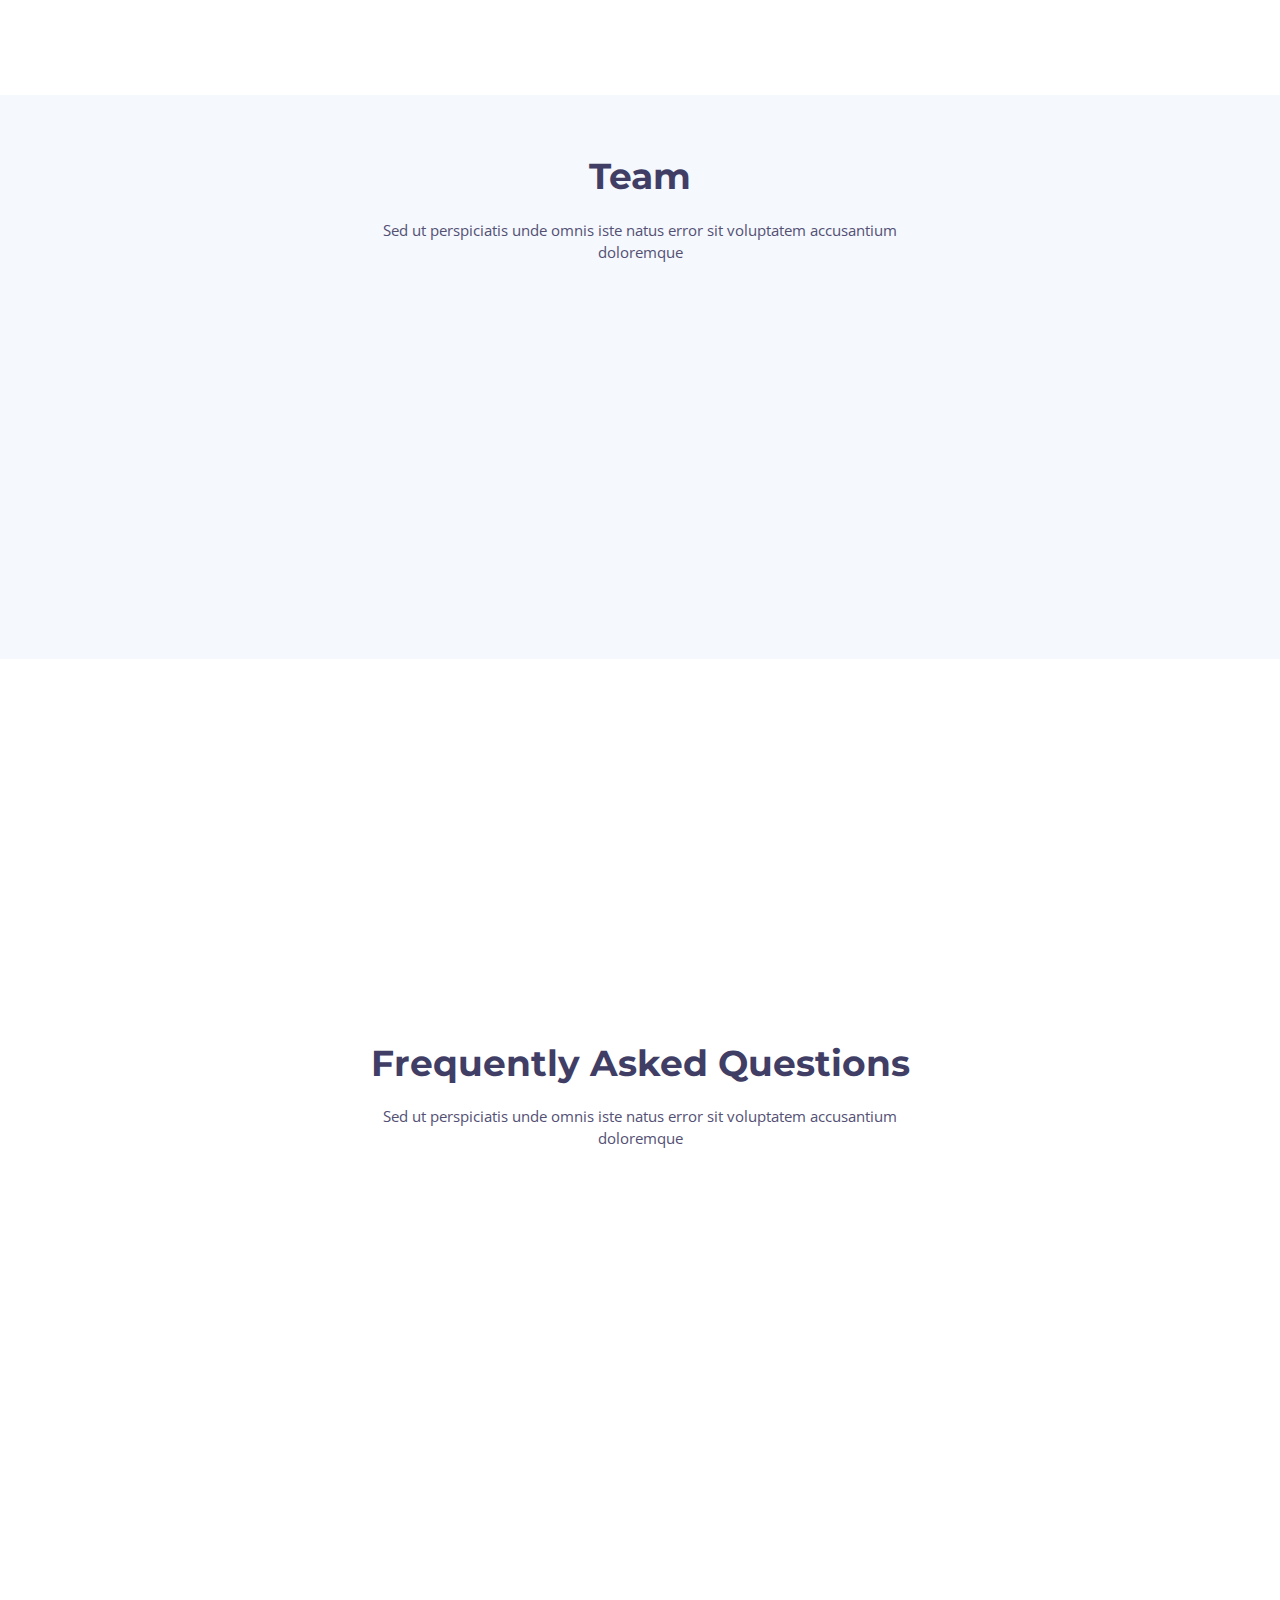
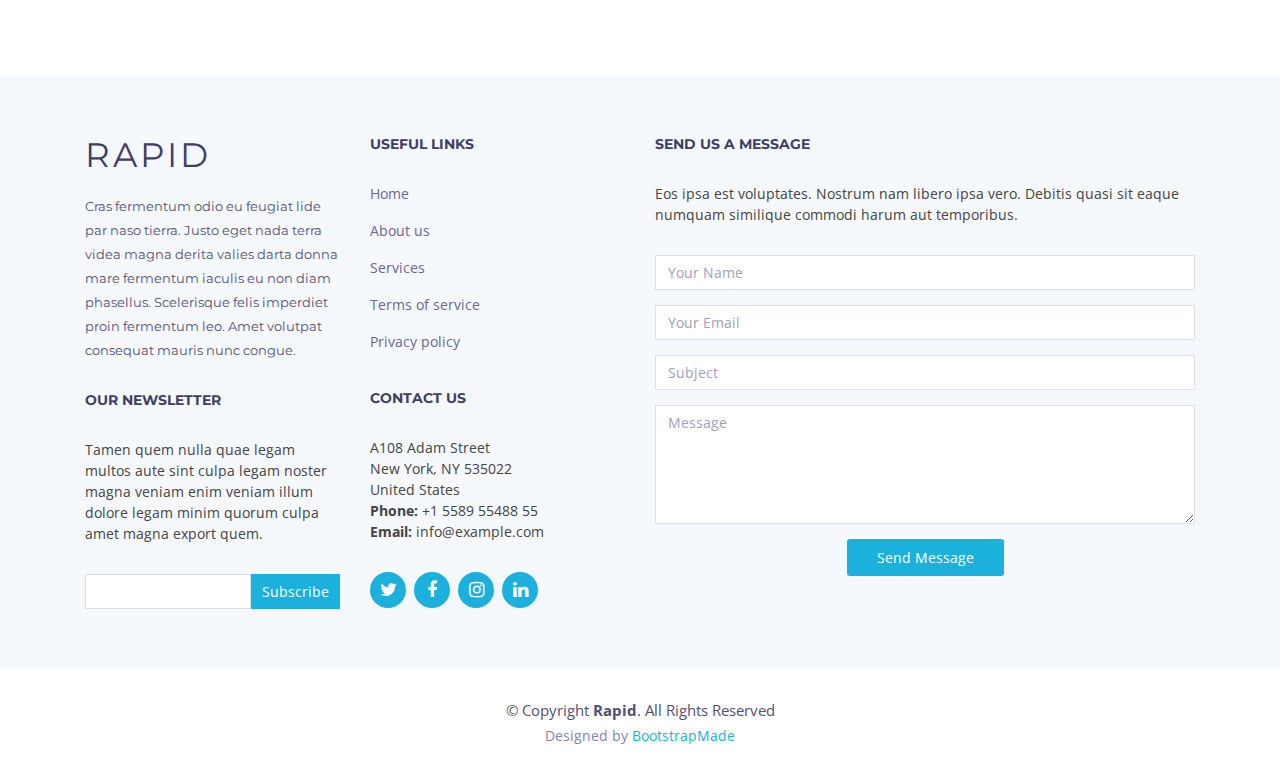
==== commit 8cad9483: "fix income and unemployment menu" ====
--- a/index.html
+++ b/index.html
@@ -66,7 +66,7 @@
           <li><a href="#about">Users, Data and Tasks</a></li>
           <li><a href="#gini_index">Gini Index</a></li>
           <li><a href="#crime_data">Crime Trends</a></li>
-          <li><a href="#portfolio">Income & Unemployment</a></li>
+          <li><a href="#call-to-action">Income & Unemployment</a></li>
           <li><a href="#team">Team</a></li>
           <li><a href="#footer">Contact Us</a></li>
         </ul>
@@ -300,91 +300,7 @@
 
 
     <!--==========================
-      Why Us Section
-    ============================-->
-    <section id="why-us" class="wow fadeIn">
-      <div class="container-fluid">
-
-        <header class="section-header">
-          <h3>Why choose us?</h3>
-          <p>Laudem latine persequeris id sed, ex fabulas delectus quo. No vel partiendo abhorreant vituperatoribus.</p>
-        </header>
-
-        <div class="row">
-
-          <div class="col-lg-6">
-            <div class="why-us-img">
-              <img src="img/why-us.jpg" alt="" class="img-fluid">
-            </div>
-          </div>
-
-          <div class="col-lg-6">
-            <div class="why-us-content">
-              <p>Molestiae omnis numquam corrupti omnis itaque. Voluptatum quidem impedit. Odio dolorum exercitationem est error omnis repudiandae ad dolorum sit.</p>
-              <p>
-                Explicabo repellendus quia labore. Non optio quo ea ut ratione et quaerat. Porro facilis deleniti porro consequatur
-                et temporibus. Labore est odio.
-
-                Odio omnis saepe qui. Veniam eaque ipsum. Ea quia voluptatum quis explicabo sed nihil repellat..
-              </p>
-
-              <div class="features wow bounceInUp clearfix">
-                <i class="fa fa-diamond" style="color: #f058dc;"></i>
-                <h4>Corporis dolorem</h4>
-                <p>Commodi quia voluptatum. Est cupiditate voluptas quaerat officiis ex alias dignissimos et ipsum. Soluta at enim modi ut incidunt dolor et.</p>
-              </div>
-
-              <div class="features wow bounceInUp clearfix">
-                <i class="fa fa-object-group" style="color: #ffb774;"></i>
-                <h4>Eum ut aspernatur</h4>
-                <p>Molestias eius rerum iusto voluptas et ab cupiditate aut enim. Assumenda animi occaecati. Quo dolore fuga quasi autem aliquid ipsum odit. Perferendis doloremque iure nulla aut.</p>
-              </div>
-
-              <div class="features wow bounceInUp clearfix">
-                <i class="fa fa-language" style="color: #589af1;"></i>
-                <h4>Voluptates dolores</h4>
-                <p>Voluptates nihil et quis omnis et eaque omnis sint aut. Ducimus dolorum aspernatur. Totam dolores ut enim ullam voluptas distinctio aut.</p>
-              </div>
-
-            </div>
-
-          </div>
-
-        </div>
-
-      </div>
-
-      <div class="container">
-        <div class="row counters">
-
-          <div class="col-lg-3 col-6 text-center">
-            <span data-toggle="counter-up">274</span>
-            <p>Clients</p>
-          </div>
-
-          <div class="col-lg-3 col-6 text-center">
-            <span data-toggle="counter-up">421</span>
-            <p>Projects</p>
-          </div>
-
-          <div class="col-lg-3 col-6 text-center">
-            <span data-toggle="counter-up">1,364</span>
-            <p>Hours Of Support</p>
-          </div>
-
-          <div class="col-lg-3 col-6 text-center">
-            <span data-toggle="counter-up">18</span>
-            <p>Hard Workers</p>
-          </div>
-
-        </div>
-
-      </div>
-    </section>
-
-
-    <!--==========================
-      Call To Action Section
+      Income and Unemployment Section
     ============================-->
     <section id="call-to-action" class="wow fadeInUp">
       <div class="container">
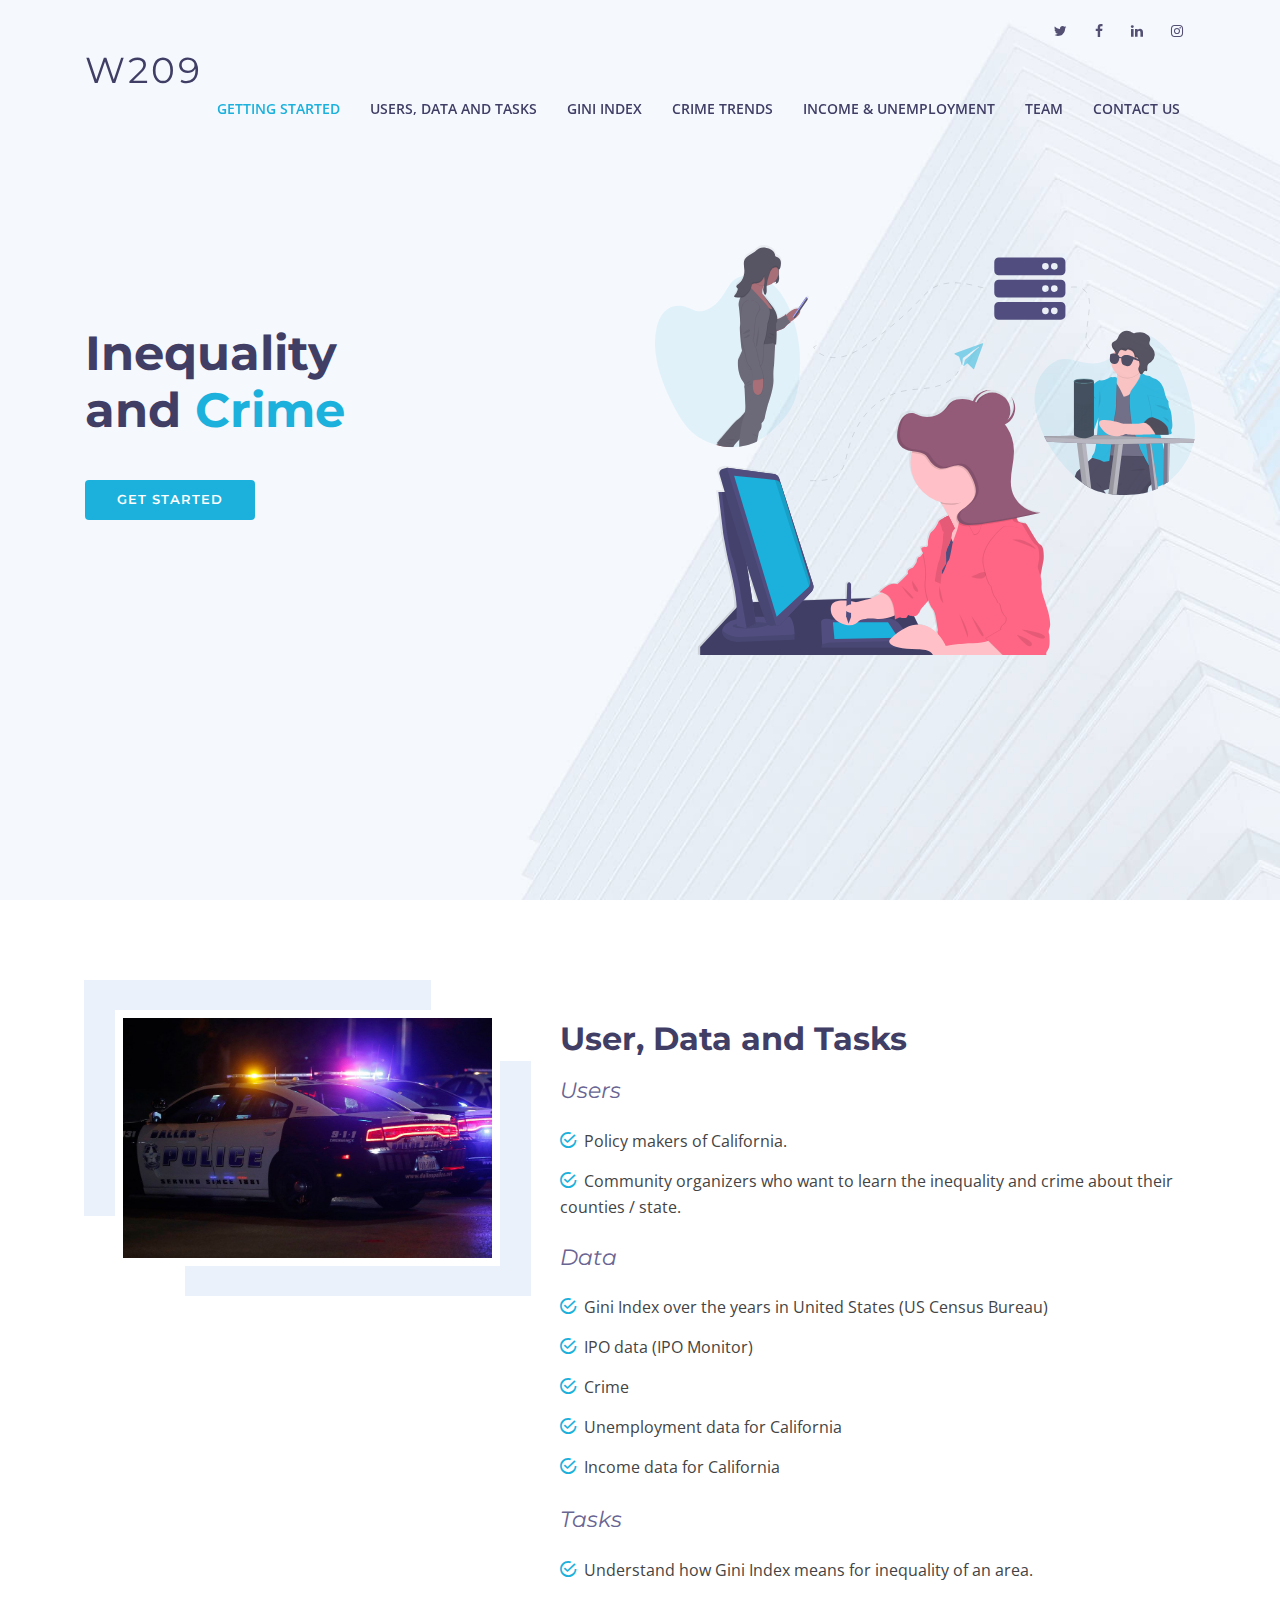
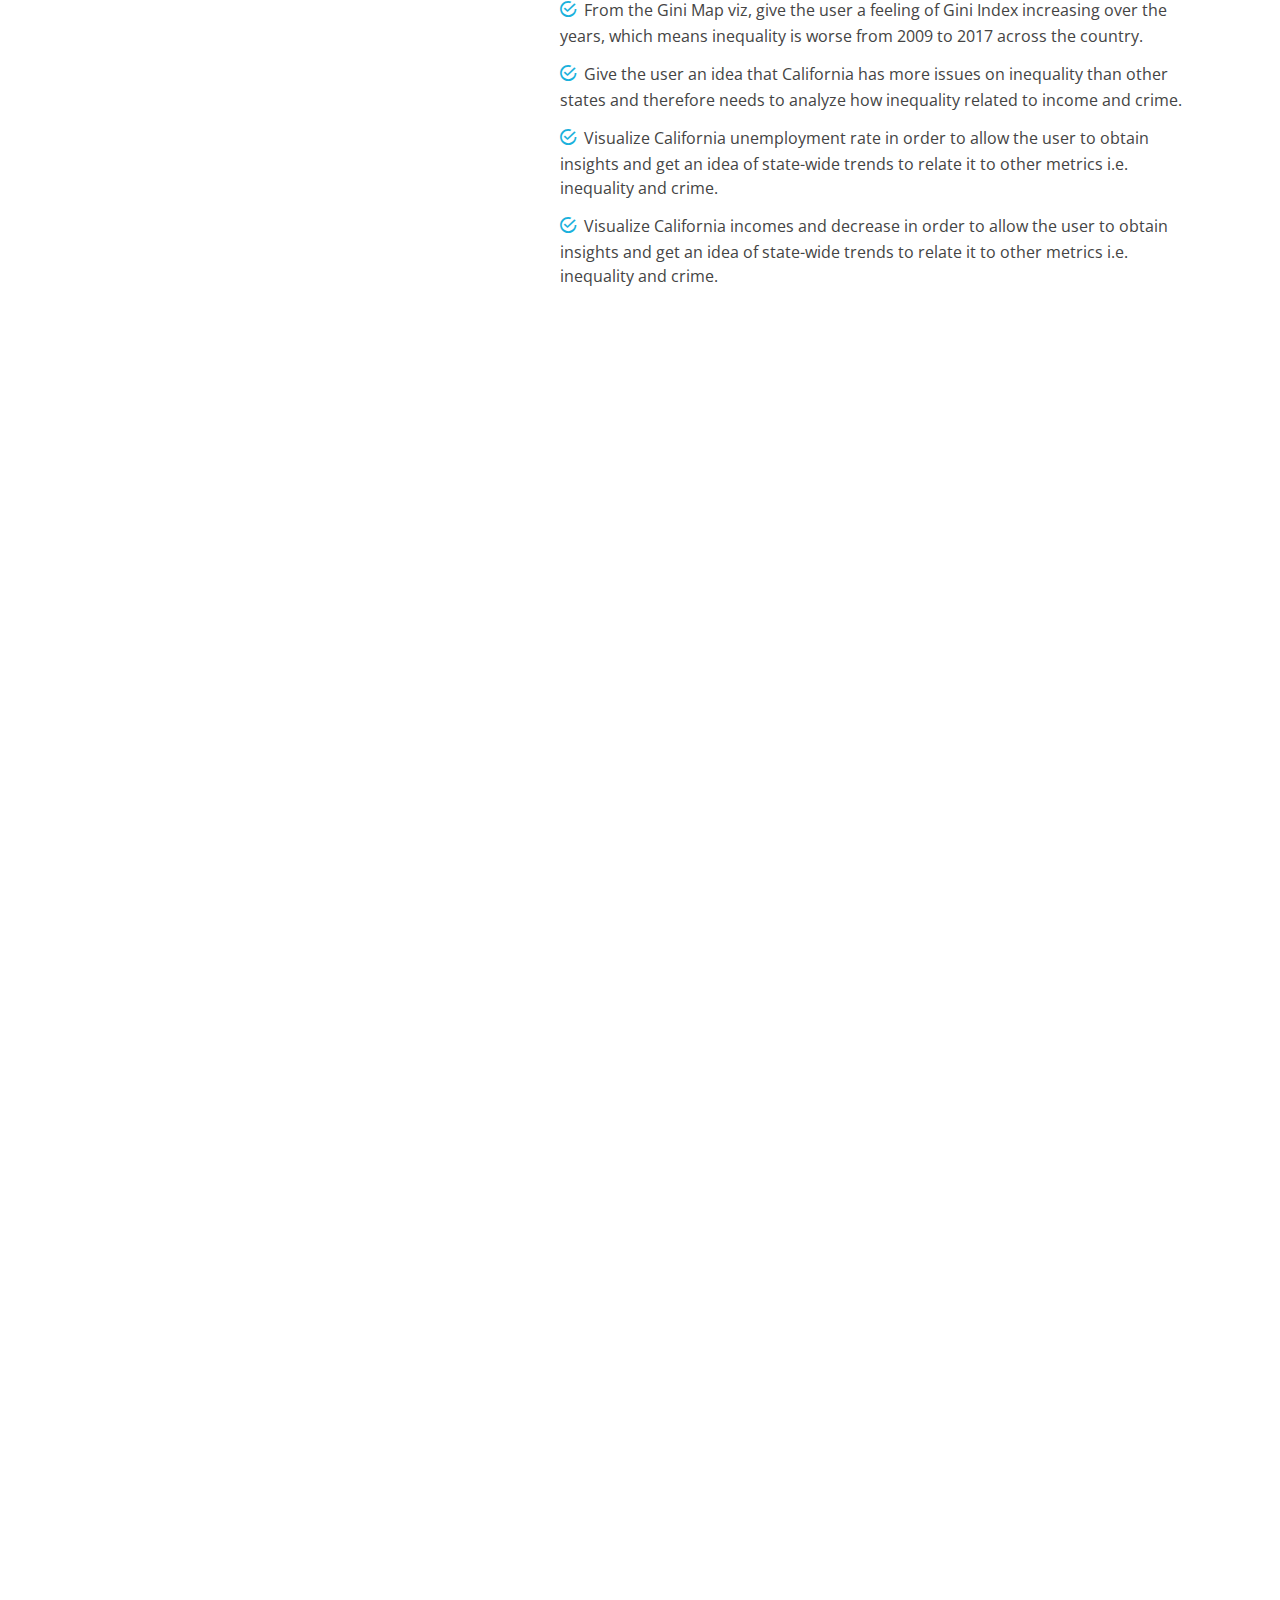
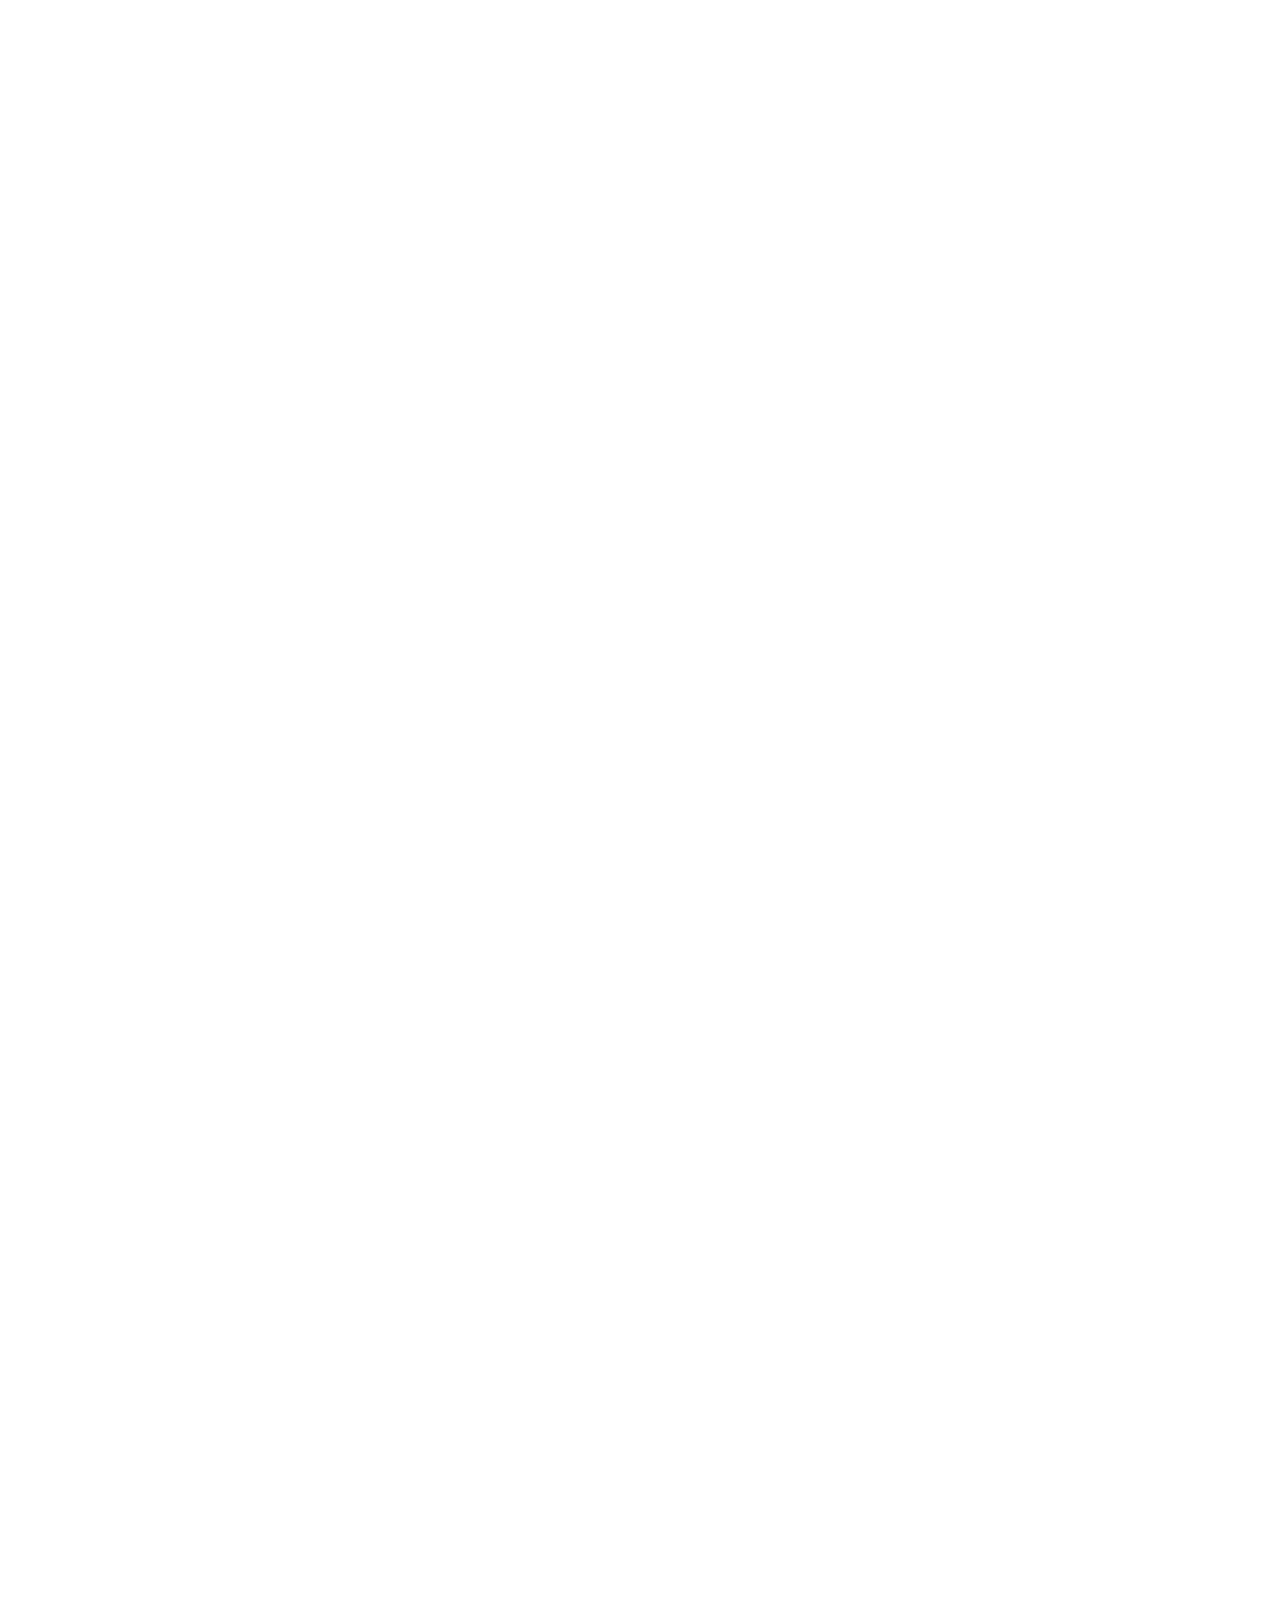
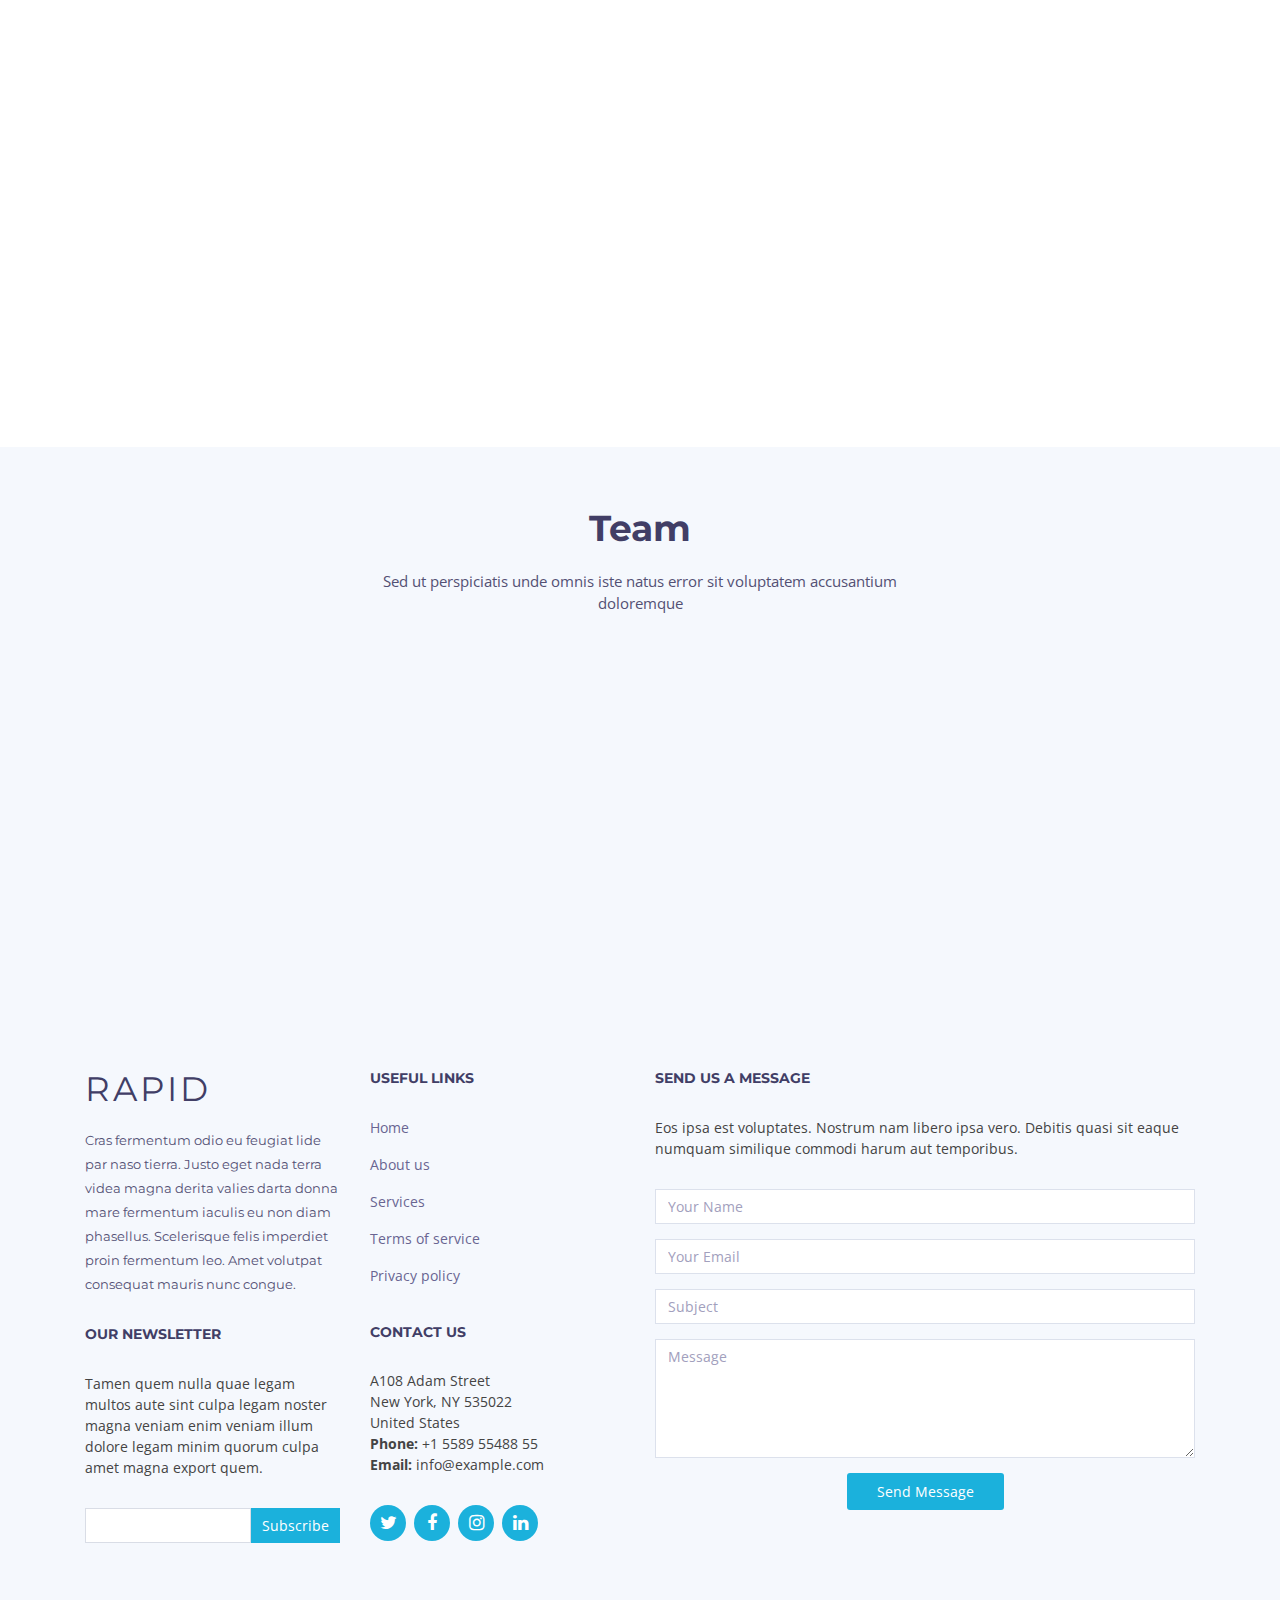
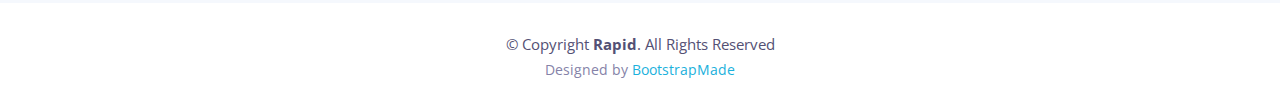
==== commit 0d80ad84: "Merge pull request #7 from Yzchen1994/andres_work" ====
--- a/index.html
+++ b/index.html
@@ -316,264 +316,7 @@
 
       </div>
     </section><!-- #call-to-action -->
-
-    <!--==========================
-      Features Section
-    ============================-->
-    <section id="features">
-      <div class="container">
-
-        <div class="row feature-item">
-          <div class="col-lg-6 wow fadeInUp">
-            <img src="img/features-1.svg" class="img-fluid" alt="">
-          </div>
-          <div class="col-lg-6 wow fadeInUp pt-5 pt-lg-0">
-            <h4>Voluptatem dignissimos provident quasi corporis voluptates sit assumenda.</h4>
-            <p>
-              Ipsum in aspernatur ut possimus sint. Quia omnis est occaecati possimus ea. Quas molestiae perspiciatis occaecati qui rerum. Deleniti quod porro sed quisquam saepe. Numquam mollitia recusandae non ad at et a.
-            </p>
-            <p>
-              Ad vitae recusandae odit possimus. Quaerat cum ipsum corrupti. Odit qui asperiores ea corporis deserunt veritatis quidem expedita perferendis. Qui rerum eligendi ex doloribus quia sit. Porro rerum eum eum.
-            </p>
-          </div>
-        </div>
-
-        <div class="row feature-item mt-5 pt-5">
-          <div class="col-lg-6 wow fadeInUp order-1 order-lg-2">
-            <img src="img/features-2.svg" class="img-fluid" alt="">
-          </div>
-
-          <div class="col-lg-6 wow fadeInUp pt-4 pt-lg-0 order-2 order-lg-1">
-            <h4>Neque saepe temporibus repellat ea ipsum et. Id vel et quia tempora facere reprehenderit.</h4>
-            <p>
-             Delectus alias ut incidunt delectus nam placeat in consequatur. Sed cupiditate quia ea quis. Voluptas nemo qui aut distinctio. Cumque fugit earum est quam officiis numquam. Ducimus corporis autem at blanditiis beatae incidunt sunt.
-            </p>
-            <p>
-              Voluptas saepe natus quidem blanditiis. Non sunt impedit voluptas mollitia beatae. Qui esse molestias. Laudantium libero nisi vitae debitis. Dolorem cupiditate est perferendis iusto.
-            </p>
-            <p>
-              Eum quia in. Magni quas ipsum a. Quis ex voluptatem inventore sint quia modi. Numquam est aut fuga mollitia exercitationem nam accusantium provident quia.
-            </p>
-          </div>
-
-        </div>
-
-      </div>
-    </section><!-- #about -->
-
-    <!--==========================
-      Portfolio Section
-    ============================-->
-    <section id="portfolio" class="section-bg">
-      <div class="container">
-
-        <header class="section-header">
-          <h3 class="section-title">Our Portfolio</h3>
-        </header>
-
-        <div class="row">
-          <div class="col-lg-12">
-            <ul id="portfolio-flters">
-              <li data-filter="*" class="filter-active">All</li>
-              <li data-filter=".filter-app">App</li>
-              <li data-filter=".filter-card">Card</li>
-              <li data-filter=".filter-web">Web</li>
-            </ul>
-          </div>
-        </div>
-
-        <div class="row portfolio-container">
-
-          <div class="col-lg-4 col-md-6 portfolio-item filter-app">
-            <div class="portfolio-wrap">
-              <img src="img/portfolio/app1.jpg" class="img-fluid" alt="">
-              <div class="portfolio-info">
-                <h4><a href="#">App 1</a></h4>
-                <p>App</p>
-                <div>
-                  <a href="img/portfolio/app1.jpg" data-lightbox="portfolio" data-title="App 1" class="link-preview" title="Preview"><i class="ion ion-eye"></i></a>
-                  <a href="#" class="link-details" title="More Details"><i class="ion ion-android-open"></i></a>
-                </div>
-              </div>
-            </div>
-          </div>
-
-          <div class="col-lg-4 col-md-6 portfolio-item filter-web" data-wow-delay="0.1s">
-            <div class="portfolio-wrap">
-              <img src="img/portfolio/web3.jpg" class="img-fluid" alt="">
-              <div class="portfolio-info">
-                <h4><a href="#">Web 3</a></h4>
-                <p>Web</p>
-                <div>
-                  <a href="img/portfolio/web3.jpg" class="link-preview" data-lightbox="portfolio" data-title="Web 3" title="Preview"><i class="ion ion-eye"></i></a>
-                  <a href="#" class="link-details" title="More Details"><i class="ion ion-android-open"></i></a>
-                </div>
-              </div>
-            </div>
-          </div>
-
-          <div class="col-lg-4 col-md-6 portfolio-item filter-app" data-wow-delay="0.2s">
-            <div class="portfolio-wrap">
-              <img src="img/portfolio/app2.jpg" class="img-fluid" alt="">
-              <div class="portfolio-info">
-                <h4><a href="#">App 2</a></h4>
-                <p>App</p>
-                <div>
-                  <a href="img/portfolio/app2.jpg" class="link-preview" data-lightbox="portfolio" data-title="App 2" title="Preview"><i class="ion ion-eye"></i></a>
-                  <a href="#" class="link-details" title="More Details"><i class="ion ion-android-open"></i></a>
-                </div>
-              </div>
-            </div>
-          </div>
-
-          <div class="col-lg-4 col-md-6 portfolio-item filter-card">
-            <div class="portfolio-wrap">
-              <img src="img/portfolio/card2.jpg" class="img-fluid" alt="">
-              <div class="portfolio-info">
-                <h4><a href="#">Card 2</a></h4>
-                <p>Card</p>
-                <div>
-                  <a href="img/portfolio/card2.jpg" class="link-preview" data-lightbox="portfolio" data-title="Card 2" title="Preview"><i class="ion ion-eye"></i></a>
-                  <a href="#" class="link-details" title="More Details"><i class="ion ion-android-open"></i></a>
-                </div>
-              </div>
-            </div>
-          </div>
-
-          <div class="col-lg-4 col-md-6 portfolio-item filter-web" data-wow-delay="0.1s">
-            <div class="portfolio-wrap">
-              <img src="img/portfolio/web2.jpg" class="img-fluid" alt="">
-              <div class="portfolio-info">
-                <h4><a href="#">Web 2</a></h4>
-                <p>Web</p>
-                <div>
-                  <a href="img/portfolio/web2.jpg" class="link-preview" data-lightbox="portfolio" data-title="Web 2" title="Preview"><i class="ion ion-eye"></i></a>
-                  <a href="#" class="link-details" title="More Details"><i class="ion ion-android-open"></i></a>
-                </div>
-              </div>
-            </div>
-          </div>
-
-          <div class="col-lg-4 col-md-6 portfolio-item filter-app" data-wow-delay="0.2s">
-            <div class="portfolio-wrap">
-              <img src="img/portfolio/app3.jpg" class="img-fluid" alt="">
-              <div class="portfolio-info">
-                <h4><a href="#">App 3</a></h4>
-                <p>App</p>
-                <div>
-                  <a href="img/portfolio/app3.jpg" class="link-preview" data-lightbox="portfolio" data-title="App 3" title="Preview"><i class="ion ion-eye"></i></a>
-                  <a href="#" class="link-details" title="More Details"><i class="ion ion-android-open"></i></a>
-                </div>
-              </div>
-            </div>
-          </div>
-
-          <div class="col-lg-4 col-md-6 portfolio-item filter-card">
-            <div class="portfolio-wrap">
-              <img src="img/portfolio/card1.jpg" class="img-fluid" alt="">
-              <div class="portfolio-info">
-                <h4><a href="#">Card 1</a></h4>
-                <p>Card</p>
-                <div>
-                  <a href="img/portfolio/card1.jpg" class="link-preview" data-lightbox="portfolio" data-title="Card 1" title="Preview"><i class="ion ion-eye"></i></a>
-                  <a href="#" class="link-details" title="More Details"><i class="ion ion-android-open"></i></a>
-                </div>
-              </div>
-            </div>
-          </div>
-
-          <div class="col-lg-4 col-md-6 portfolio-item filter-card" data-wow-delay="0.1s">
-            <div class="portfolio-wrap">
-              <img src="img/portfolio/card3.jpg" class="img-fluid" alt="">
-              <div class="portfolio-info">
-                <h4><a href="#">Card 3</a></h4>
-                <p>Card</p>
-                <div>
-                  <a href="img/portfolio/card3.jpg" class="link-preview" data-lightbox="portfolio" data-title="Card 3" title="Preview"><i class="ion ion-eye"></i></a>
-                  <a href="#" class="link-details" title="More Details"><i class="ion ion-android-open"></i></a>
-                </div>
-              </div>
-            </div>
-          </div>
-
-          <div class="col-lg-4 col-md-6 portfolio-item filter-web" data-wow-delay="0.2s">
-            <div class="portfolio-wrap">
-              <img src="img/portfolio/web1.jpg" class="img-fluid" alt="">
-              <div class="portfolio-info">
-                <h4><a href="#">Web 1</a></h4>
-                <p>Web</p>
-                <div>
-                  <a href="img/portfolio/web1.jpg" class="link-preview" data-lightbox="portfolio" data-title="Web 1" title="Preview"><i class="ion ion-eye"></i></a>
-                  <a href="#" class="link-details" title="More Details"><i class="ion ion-android-open"></i></a>
-                </div>
-              </div>
-            </div>
-          </div>
-
-        </div>
-
-      </div>
-    </section><!-- #portfolio -->
-
-    <!--==========================
-      Clients Section
-    ============================-->
-    <section id="testimonials">
-      <div class="container">
-
-        <header class="section-header">
-          <h3>Testimonials</h3>
-        </header>
-
-        <div class="row justify-content-center">
-          <div class="col-lg-8">
-
-            <div class="owl-carousel testimonials-carousel wow fadeInUp">
-
-              <div class="testimonial-item">
-                <img src="img/testimonial-1.jpg" class="testimonial-img" alt="">
-                <h3>Saul Goodman</h3>
-                <h4>Ceo &amp; Founder</h4>
-                <p>
-                  Proin iaculis purus consequat sem cure digni ssim donec porttitora entum suscipit rhoncus. Accusantium quam, ultricies eget id, aliquam eget nibh et. Maecen aliquam, risus at semper.
-                </p>
-              </div>
-
-              <div class="testimonial-item">
-                <img src="img/testimonial-2.jpg" class="testimonial-img" alt="">
-                <h3>Sara Wilsson</h3>
-                <h4>Designer</h4>
-                <p>
-                  Export tempor illum tamen malis malis eram quae irure esse labore quem cillum quid cillum eram malis quorum velit fore eram velit sunt aliqua noster fugiat irure amet legam anim culpa.
-                </p>
-              </div>
-
-              <div class="testimonial-item">
-                <img src="img/testimonial-3.jpg" class="testimonial-img" alt="">
-                <h3>Jena Karlis</h3>
-                <h4>Store Owner</h4>
-                <p>
-                  Enim nisi quem export duis labore cillum quae magna enim sint quorum nulla quem veniam duis minim tempor labore quem eram duis noster aute amet eram fore quis sint minim.
-                </p>
-              </div>
-
-              <div class="testimonial-item">
-                <img src="img/testimonial-4.jpg" class="testimonial-img" alt="">
-                <h3>Matt Brandon</h3>
-                <h4>Freelancer</h4>
-                <p>
-                  Fugiat enim eram quae cillum dolore dolor amet nulla culpa multos export minim fugiat minim velit minim dolor enim duis veniam ipsum anim magna sunt elit fore quem dolore labore illum veniam.
-                </p>
-              </div>
-
-            </div>
-
-          </div>
-        </div>
-
-
-      </div>
-    </section><!-- #testimonials -->
+    
 
     <!--==========================
       Team Section
@@ -663,100 +406,6 @@
 
       </div>
     </section><!-- #team -->
-
-    <!--==========================
-      Clients Section
-    ============================-->
-    <section id="clients" class="wow fadeInUp">
-      <div class="container">
-
-        <header class="section-header">
-          <h3>Our Clients</h3>
-        </header>
-
-        <div class="owl-carousel clients-carousel">
-          <img src="img/clients/client-1.png" alt="">
-          <img src="img/clients/client-2.png" alt="">
-          <img src="img/clients/client-3.png" alt="">
-          <img src="img/clients/client-4.png" alt="">
-          <img src="img/clients/client-5.png" alt="">
-          <img src="img/clients/client-6.png" alt="">
-          <img src="img/clients/client-7.png" alt="">
-          <img src="img/clients/client-8.png" alt="">
-        </div>
-
-      </div>
-    </section><!-- #clients -->
-
-    <!--==========================
-      Frequently Asked Questions Section
-    ============================-->
-    <section id="faq">
-      <div class="container">
-        <header class="section-header">
-          <h3>Frequently Asked Questions</h3>
-          <p>Sed ut perspiciatis unde omnis iste natus error sit voluptatem accusantium doloremque</p>
-        </header>
-
-        <ul id="faq-list" class="wow fadeInUp">
-          <li>
-            <a data-toggle="collapse" class="collapsed" href="#faq1">Non consectetur a erat nam at lectus urna duis? <i class="ion-android-remove"></i></a>
-            <div id="faq1" class="collapse" data-parent="#faq-list">
-              <p>
-                Feugiat pretium nibh ipsum consequat. Tempus iaculis urna id volutpat lacus laoreet non curabitur gravida. Venenatis lectus magna fringilla urna porttitor rhoncus dolor purus non.
-              </p>
-            </div>
-          </li>
-
-          <li>
-            <a data-toggle="collapse" href="#faq2" class="collapsed">Feugiat scelerisque varius morbi enim nunc faucibus a pellentesque? <i class="ion-android-remove"></i></a>
-            <div id="faq2" class="collapse" data-parent="#faq-list">
-              <p>
-                Dolor sit amet consectetur adipiscing elit pellentesque habitant morbi. Id interdum velit laoreet id donec ultrices. Fringilla phasellus faucibus scelerisque eleifend donec pretium. Est pellentesque elit ullamcorper dignissim. Mauris ultrices eros in cursus turpis massa tincidunt dui.
-              </p>
-            </div>
-          </li>
-
-          <li>
-            <a data-toggle="collapse" href="#faq3" class="collapsed">Dolor sit amet consectetur adipiscing elit pellentesque habitant morbi? <i class="ion-android-remove"></i></a>
-            <div id="faq3" class="collapse" data-parent="#faq-list">
-              <p>
-                Eleifend mi in nulla posuere sollicitudin aliquam ultrices sagittis orci. Faucibus pulvinar elementum integer enim. Sem nulla pharetra diam sit amet nisl suscipit. Rutrum tellus pellentesque eu tincidunt. Lectus urna duis convallis convallis tellus. Urna molestie at elementum eu facilisis sed odio morbi quis
-              </p>
-            </div>
-          </li>
-
-          <li>
-            <a data-toggle="collapse" href="#faq4" class="collapsed">Ac odio tempor orci dapibus. Aliquam eleifend mi in nulla? <i class="ion-android-remove"></i></a>
-            <div id="faq4" class="collapse" data-parent="#faq-list">
-              <p>
-                Dolor sit amet consectetur adipiscing elit pellentesque habitant morbi. Id interdum velit laoreet id donec ultrices. Fringilla phasellus faucibus scelerisque eleifend donec pretium. Est pellentesque elit ullamcorper dignissim. Mauris ultrices eros in cursus turpis massa tincidunt dui.
-              </p>
-            </div>
-          </li>
-
-          <li>
-            <a data-toggle="collapse" href="#faq5" class="collapsed">Tempus quam pellentesque nec nam aliquam sem et tortor consequat? <i class="ion-android-remove"></i></a>
-            <div id="faq5" class="collapse" data-parent="#faq-list">
-              <p>
-                Molestie a iaculis at erat pellentesque adipiscing commodo. Dignissim suspendisse in est ante in. Nunc vel risus commodo viverra maecenas accumsan. Sit amet nisl suscipit adipiscing bibendum est. Purus gravida quis blandit turpis cursus in
-              </p>
-            </div>
-          </li>
-
-          <li>
-            <a data-toggle="collapse" href="#faq6" class="collapsed">Tortor vitae purus faucibus ornare. Varius vel pharetra vel turpis nunc eget lorem dolor? <i class="ion-android-remove"></i></a>
-            <div id="faq6" class="collapse" data-parent="#faq-list">
-              <p>
-                Laoreet sit amet cursus sit amet dictum sit amet justo. Mauris vitae ultricies leo integer malesuada nunc vel. Tincidunt eget nullam non nisi est sit amet. Turpis nunc eget lorem dolor sed. Ut venenatis tellus in metus vulputate eu scelerisque. Pellentesque diam volutpat commodo sed egestas egestas fringilla phasellus faucibus. Nibh tellus molestie nunc non blandit massa enim nec.
-              </p>
-            </div>
-          </li>
-
-        </ul>
-
-      </div>
-    </section><!-- #faq -->
 
   </main>
 
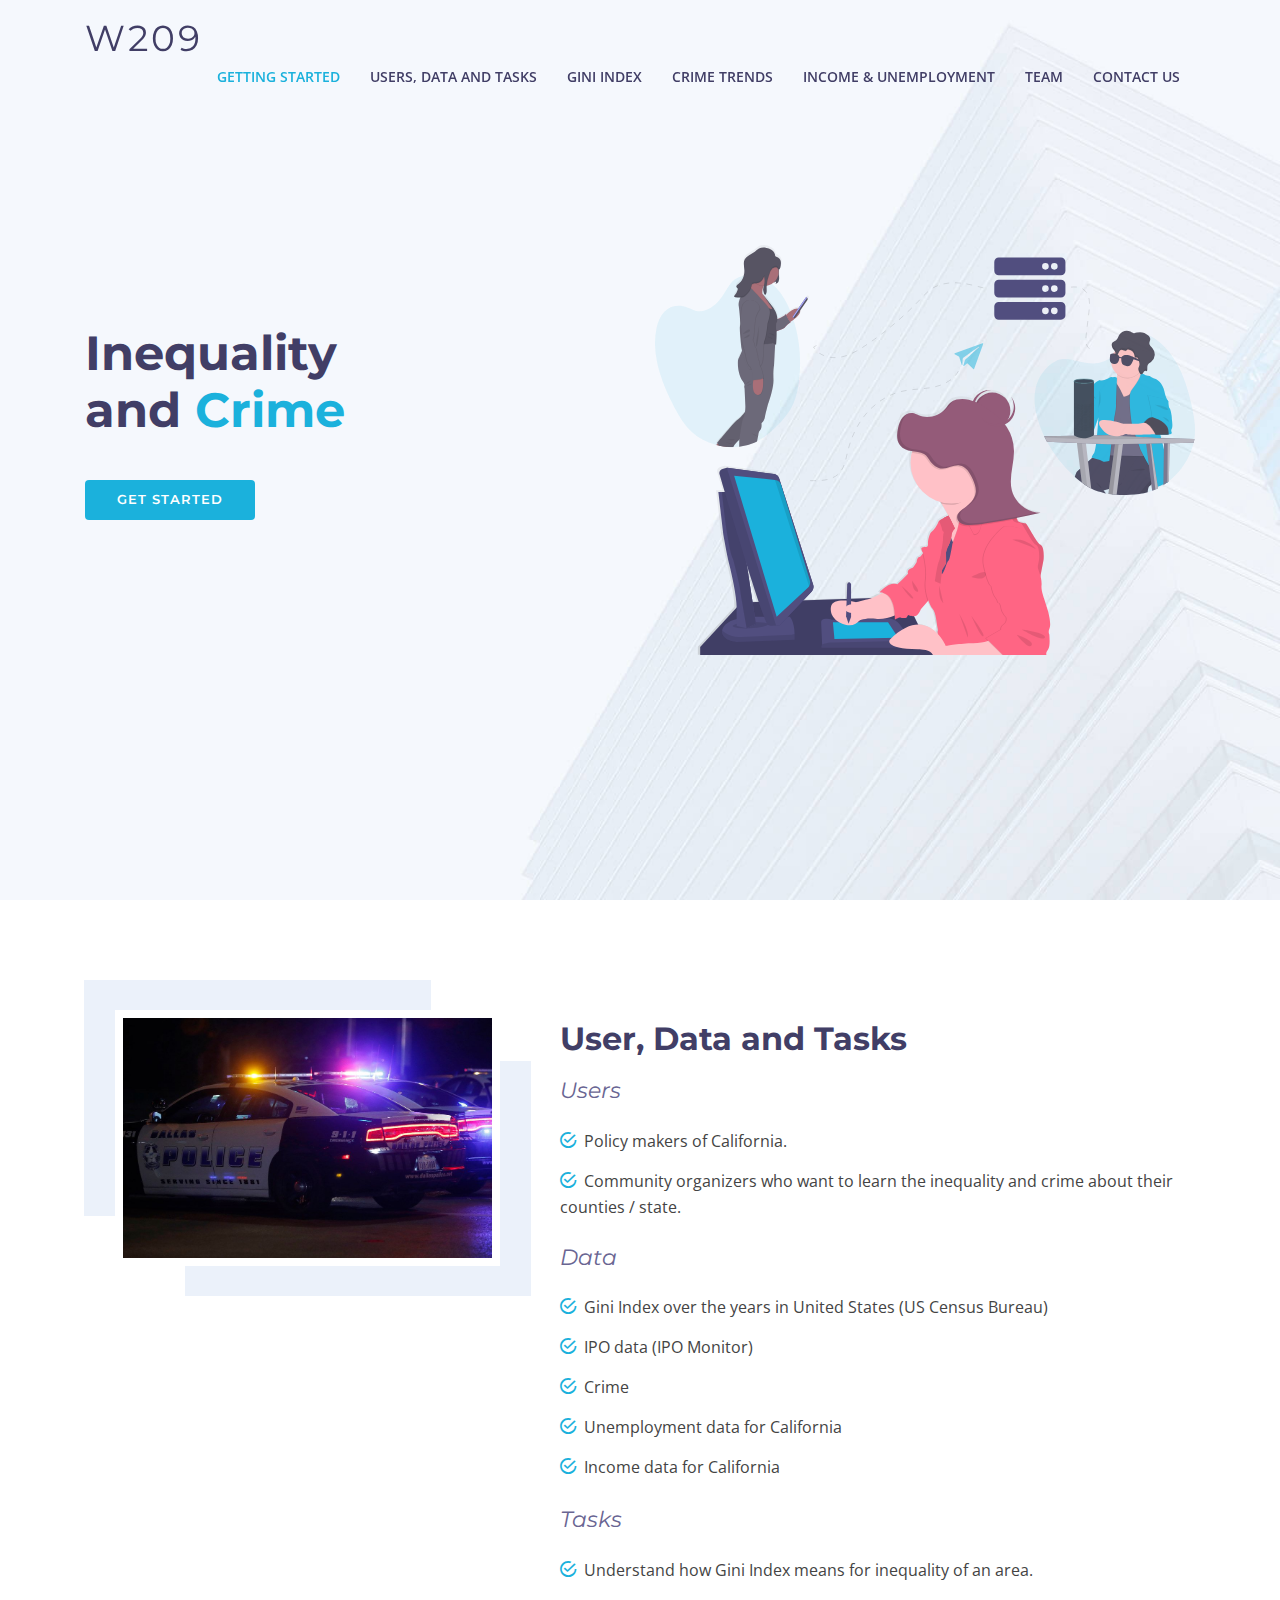
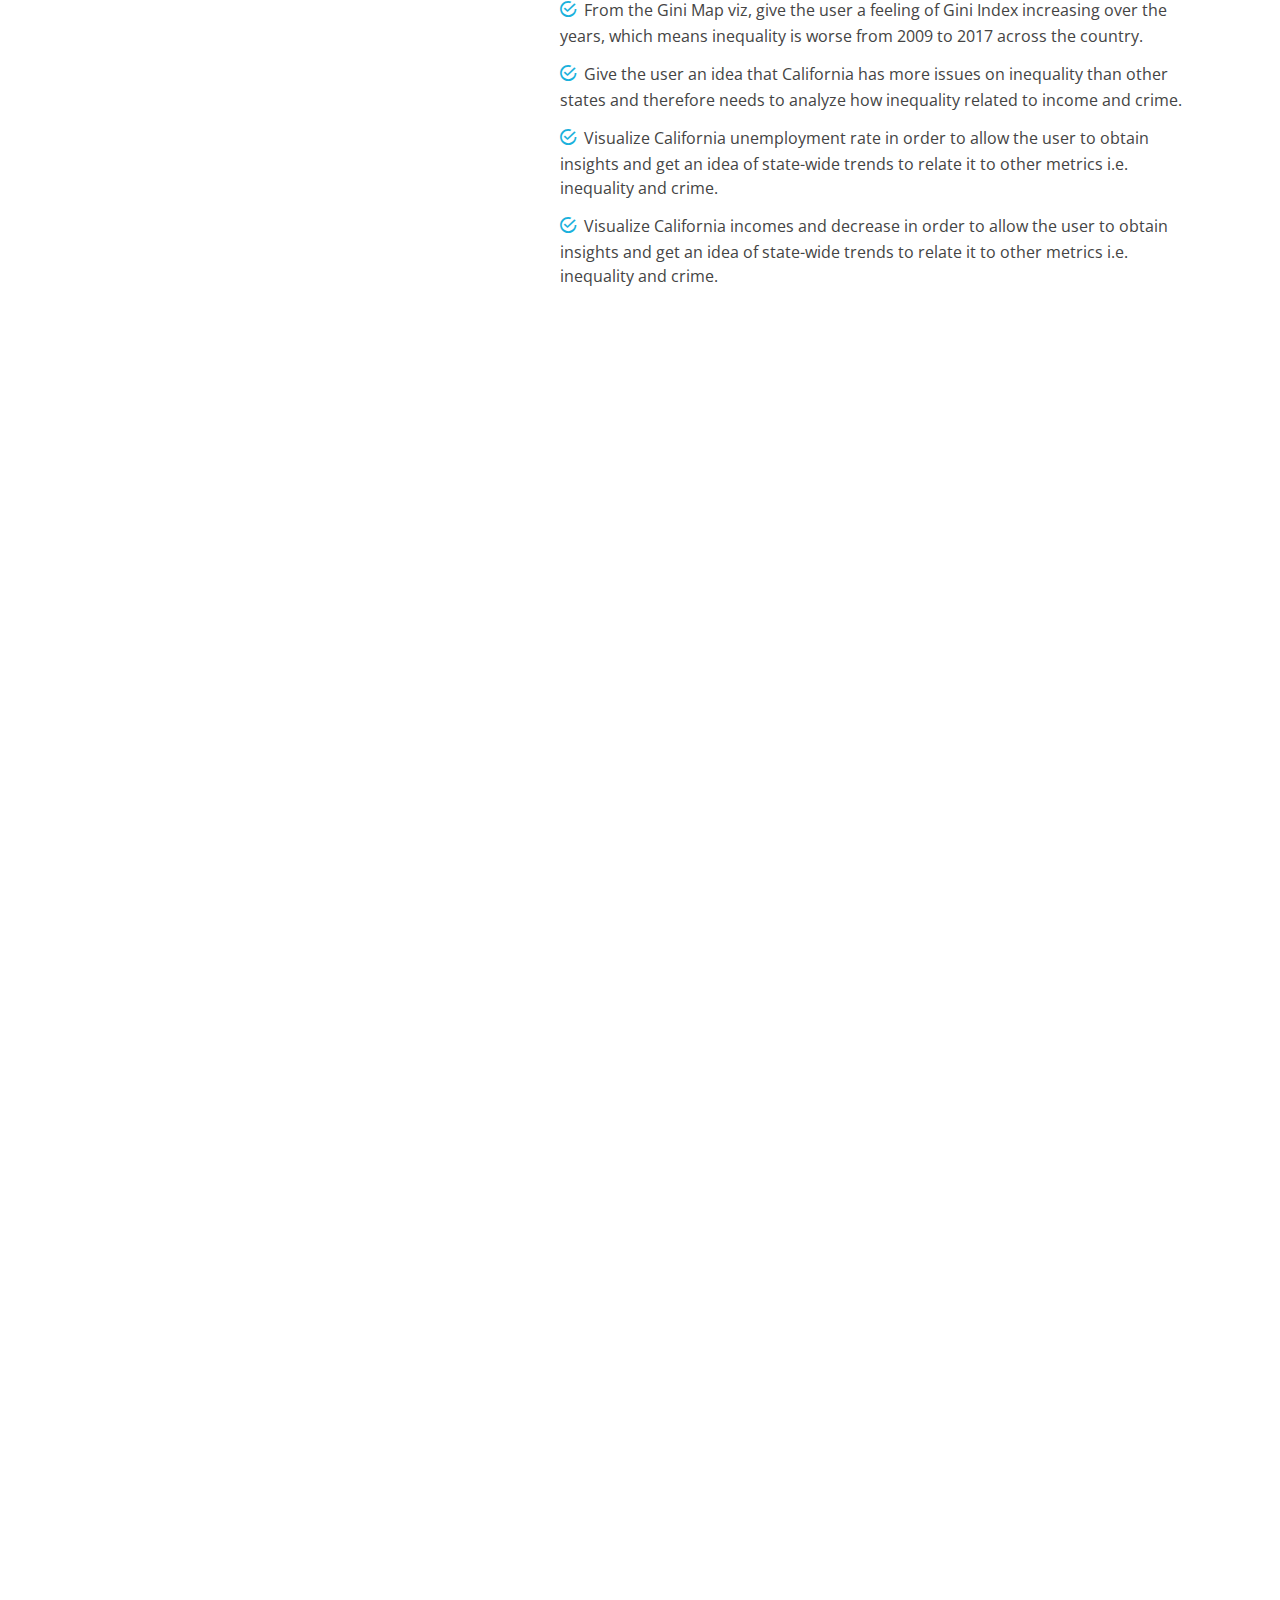
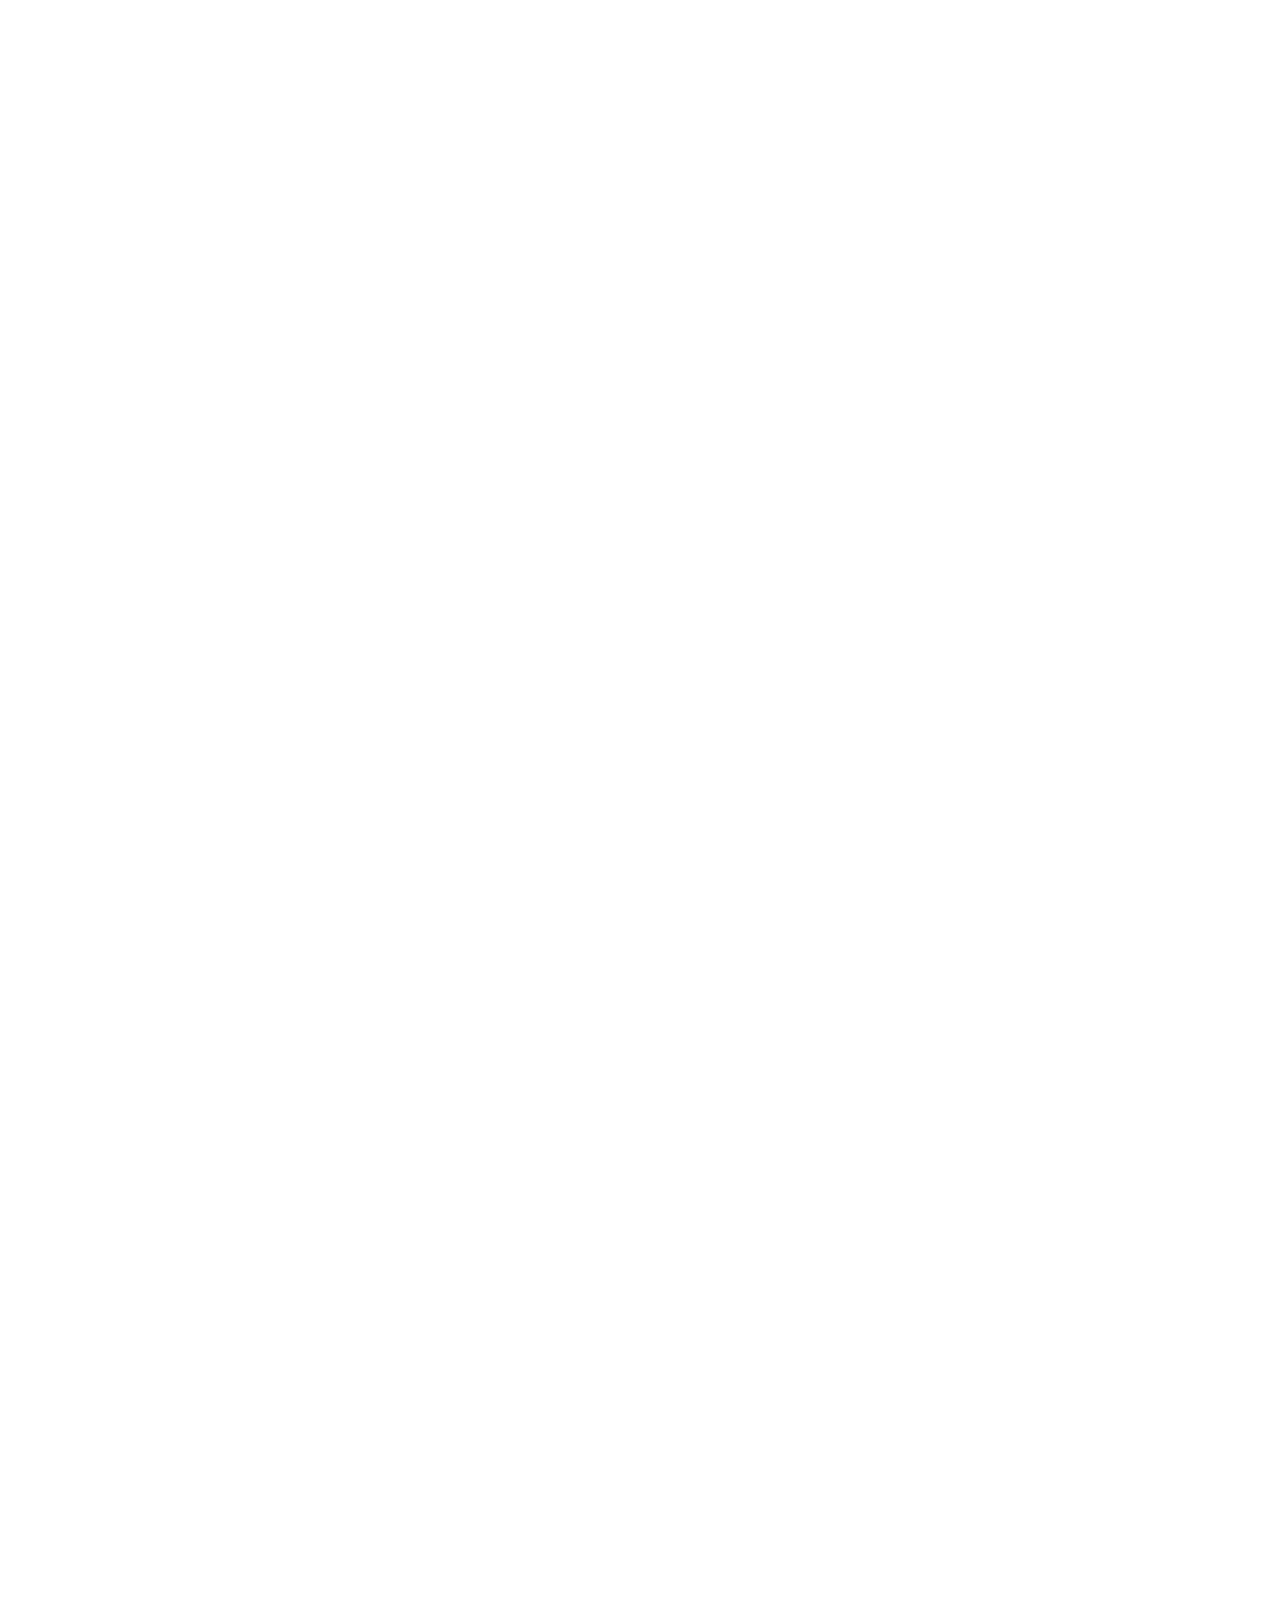
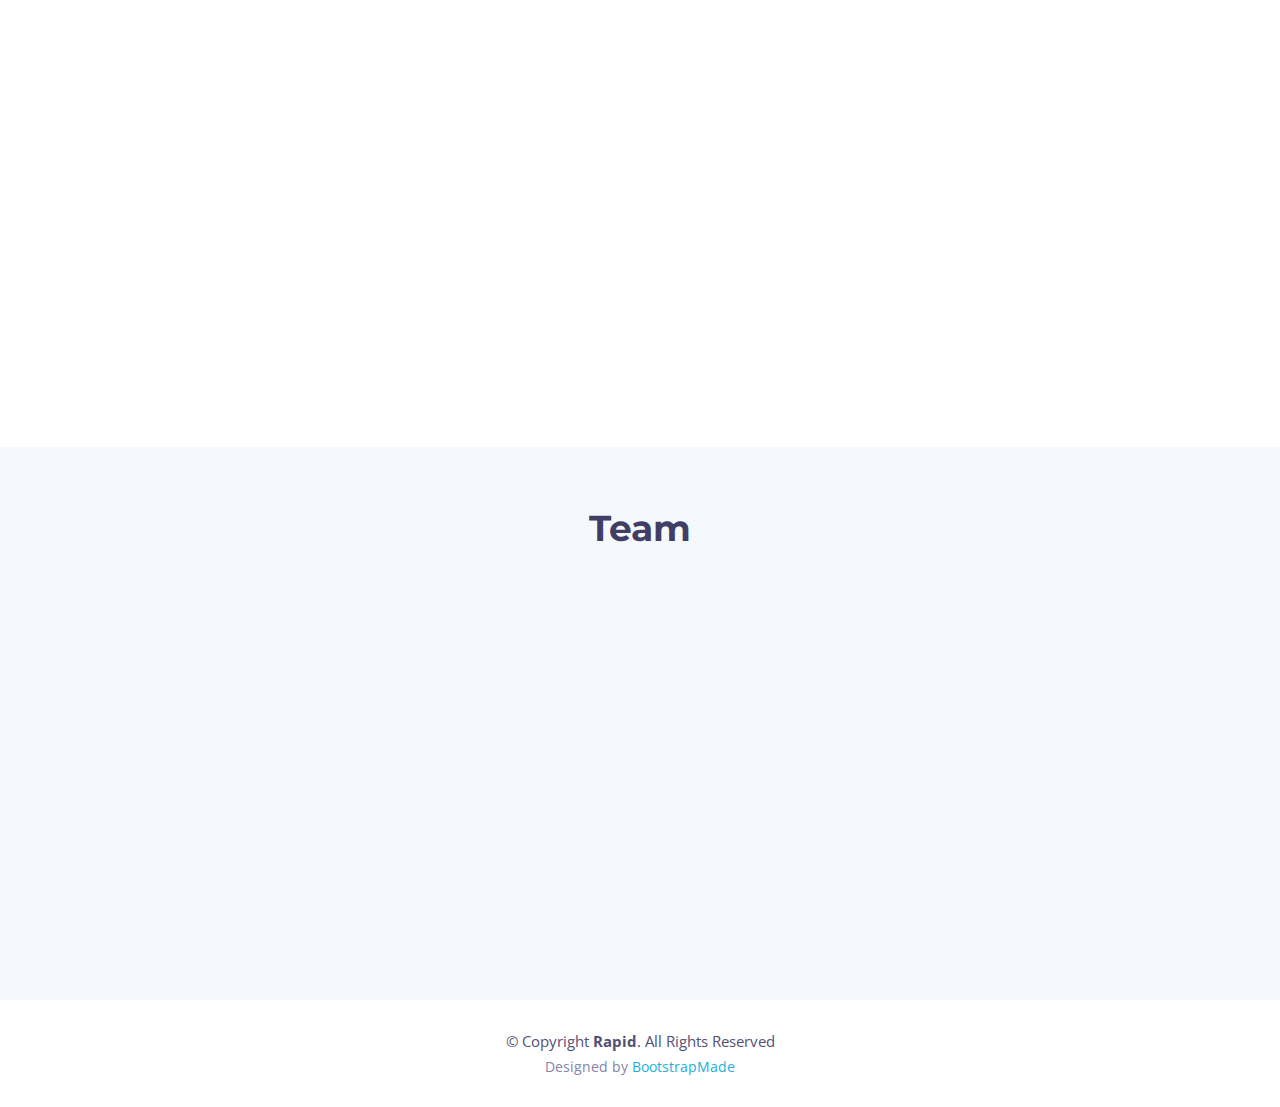
==== commit f2cb3224: "rm form" ====
--- a/index.html
+++ b/index.html
@@ -40,17 +40,6 @@
   Header
   ============================-->
   <header id="header">
-
-    <div id="topbar">
-      <div class="container">
-        <div class="social-links">
-          <a href="#" class="twitter"><i class="fa fa-twitter"></i></a>
-          <a href="#" class="facebook"><i class="fa fa-facebook"></i></a>
-          <a href="#" class="linkedin"><i class="fa fa-linkedin"></i></a>
-          <a href="#" class="instagram"><i class="fa fa-instagram"></i></a>
-        </div>
-      </div>
-    </div>
 
     <div class="container">
 
@@ -325,18 +314,29 @@
       <div class="container">
         <div class="section-header">
           <h3>Team</h3>
-          <p>Sed ut perspiciatis unde omnis iste natus error sit voluptatem accusantium doloremque</p>
         </div>
 
         <div class="row">
 
-          <div class="col-lg-3 col-md-6 wow fadeInUp">
+          <div class="col-lg-4 col-md-6 wow fadeInUp" data-wow-delay="0.1s">
             <div class="member">
-              <img src="img/team-1.jpg" class="img-fluid" alt="">
+              <img src="img/team-1.png" class="img-fluid" alt="">
               <div class="member-info">
                 <div class="member-info-content">
-                  <h4>Walter White</h4>
-                  <span>Chief Executive Officer</span>
+                  <h4>Bryan Morgan</h4>
+                  <span>Product Manager</span>
+                </div>
+              </div>
+            </div>
+          </div>
+
+          <div class="col-lg-4 col-md-6 wow fadeInUp" data-wow-delay="0.2s">
+            <div class="member">
+              <img src="img/team-3.jpg" class="img-fluid" alt="">
+              <div class="member-info">
+                <div class="member-info-content">
+                  <h4>Yuze Chen</h4>
+                  <span>Software Developer</span>
                   <div class="social">
                     <a href=""><i class="fa fa-twitter"></i></a>
                     <a href=""><i class="fa fa-facebook"></i></a>
@@ -348,55 +348,13 @@
             </div>
           </div>
 
-          <div class="col-lg-3 col-md-6 wow fadeInUp" data-wow-delay="0.1s">
+          <div class="col-lg-4 col-md-6 wow fadeInUp" data-wow-delay="0.3s">
             <div class="member">
-              <img src="img/team-2.jpg" class="img-fluid" alt="">
+              <img src="img/team-2.png" class="img-fluid" alt="">
               <div class="member-info">
                 <div class="member-info-content">
-                  <h4>Sarah Jhonson</h4>
-                  <span>Product Manager</span>
-                  <div class="social">
-                    <a href=""><i class="fa fa-twitter"></i></a>
-                    <a href=""><i class="fa fa-facebook"></i></a>
-                    <a href=""><i class="fa fa-google-plus"></i></a>
-                    <a href=""><i class="fa fa-linkedin"></i></a>
-                  </div>
-                </div>
-              </div>
-            </div>
-          </div>
-
-          <div class="col-lg-3 col-md-6 wow fadeInUp" data-wow-delay="0.2s">
-            <div class="member">
-              <img src="img/team-3.jpg" class="img-fluid" alt="">
-              <div class="member-info">
-                <div class="member-info-content">
-                  <h4>William Anderson</h4>
-                  <span>CTO</span>
-                  <div class="social">
-                    <a href=""><i class="fa fa-twitter"></i></a>
-                    <a href=""><i class="fa fa-facebook"></i></a>
-                    <a href=""><i class="fa fa-google-plus"></i></a>
-                    <a href=""><i class="fa fa-linkedin"></i></a>
-                  </div>
-                </div>
-              </div>
-            </div>
-          </div>
-
-          <div class="col-lg-3 col-md-6 wow fadeInUp" data-wow-delay="0.3s">
-            <div class="member">
-              <img src="img/team-4.jpg" class="img-fluid" alt="">
-              <div class="member-info">
-                <div class="member-info-content">
-                  <h4>Amanda Jepson</h4>
-                  <span>Accountant</span>
-                  <div class="social">
-                    <a href=""><i class="fa fa-twitter"></i></a>
-                    <a href=""><i class="fa fa-facebook"></i></a>
-                    <a href=""><i class="fa fa-google-plus"></i></a>
-                    <a href=""><i class="fa fa-linkedin"></i></a>
-                  </div>
+                  <h4>Andres Zamora</h4>
+                  <span>Data Scientist</span>
                 </div>
               </div>
             </div>
@@ -413,108 +371,6 @@
     Footer
   ============================-->
   <footer id="footer" class="section-bg">
-    <div class="footer-top">
-      <div class="container">
-
-        <div class="row">
-
-          <div class="col-lg-6">
-
-            <div class="row">
-
-                <div class="col-sm-6">
-
-                  <div class="footer-info">
-                    <h3>Rapid</h3>
-                    <p>Cras fermentum odio eu feugiat lide par naso tierra. Justo eget nada terra videa magna derita valies darta donna mare fermentum iaculis eu non diam phasellus. Scelerisque felis imperdiet proin fermentum leo. Amet volutpat consequat mauris nunc congue.</p>
-                  </div>
-
-                  <div class="footer-newsletter">
-                    <h4>Our Newsletter</h4>
-                    <p>Tamen quem nulla quae legam multos aute sint culpa legam noster magna veniam enim veniam illum dolore legam minim quorum culpa amet magna export quem.</p>
-                    <form action="" method="post">
-                      <input type="email" name="email"><input type="submit"  value="Subscribe">
-                    </form>
-                  </div>
-
-                </div>
-
-                <div class="col-sm-6">
-                  <div class="footer-links">
-                    <h4>Useful Links</h4>
-                    <ul>
-                      <li><a href="#">Home</a></li>
-                      <li><a href="#">About us</a></li>
-                      <li><a href="#">Services</a></li>
-                      <li><a href="#">Terms of service</a></li>
-                      <li><a href="#">Privacy policy</a></li>
-                    </ul>
-                  </div>
-
-                  <div class="footer-links">
-                    <h4>Contact Us</h4>
-                    <p>
-                      A108 Adam Street <br>
-                      New York, NY 535022<br>
-                      United States <br>
-                      <strong>Phone:</strong> +1 5589 55488 55<br>
-                      <strong>Email:</strong> info@example.com<br>
-                    </p>
-                  </div>
-
-                  <div class="social-links">
-                    <a href="#" class="twitter"><i class="fa fa-twitter"></i></a>
-                    <a href="#" class="facebook"><i class="fa fa-facebook"></i></a>
-                    <a href="#" class="instagram"><i class="fa fa-instagram"></i></a>
-                    <a href="#" class="linkedin"><i class="fa fa-linkedin"></i></a>
-                  </div>
-
-                </div>
-
-            </div>
-
-          </div>
-
-          <div class="col-lg-6">
-
-            <div class="form">
-
-              <h4>Send us a message</h4>
-              <p>Eos ipsa est voluptates. Nostrum nam libero ipsa vero. Debitis quasi sit eaque numquam similique commodi harum aut temporibus.</p>
-              <form action="" method="post" role="form" class="contactForm">
-                <div class="form-group">
-                  <input type="text" name="name" class="form-control" id="name" placeholder="Your Name" data-rule="minlen:4" data-msg="Please enter at least 4 chars" />
-                  <div class="validation"></div>
-                </div>
-                <div class="form-group">
-                  <input type="email" class="form-control" name="email" id="email" placeholder="Your Email" data-rule="email" data-msg="Please enter a valid email" />
-                  <div class="validation"></div>
-                </div>
-                <div class="form-group">
-                  <input type="text" class="form-control" name="subject" id="subject" placeholder="Subject" data-rule="minlen:4" data-msg="Please enter at least 8 chars of subject" />
-                  <div class="validation"></div>
-                </div>
-                <div class="form-group">
-                  <textarea class="form-control" name="message" rows="5" data-rule="required" data-msg="Please write something for us" placeholder="Message"></textarea>
-                  <div class="validation"></div>
-                </div>
-
-                <div id="sendmessage">Your message has been sent. Thank you!</div>
-                <div id="errormessage"></div>
-
-                <div class="text-center"><button type="submit" title="Send Message">Send Message</button></div>
-              </form>
-            </div>
-
-          </div>
-
-
-
-        </div>
-
-      </div>
-    </div>
-
     <div class="container">
       <div class="copyright">
         &copy; Copyright <strong>Rapid</strong>. All Rights Reserved
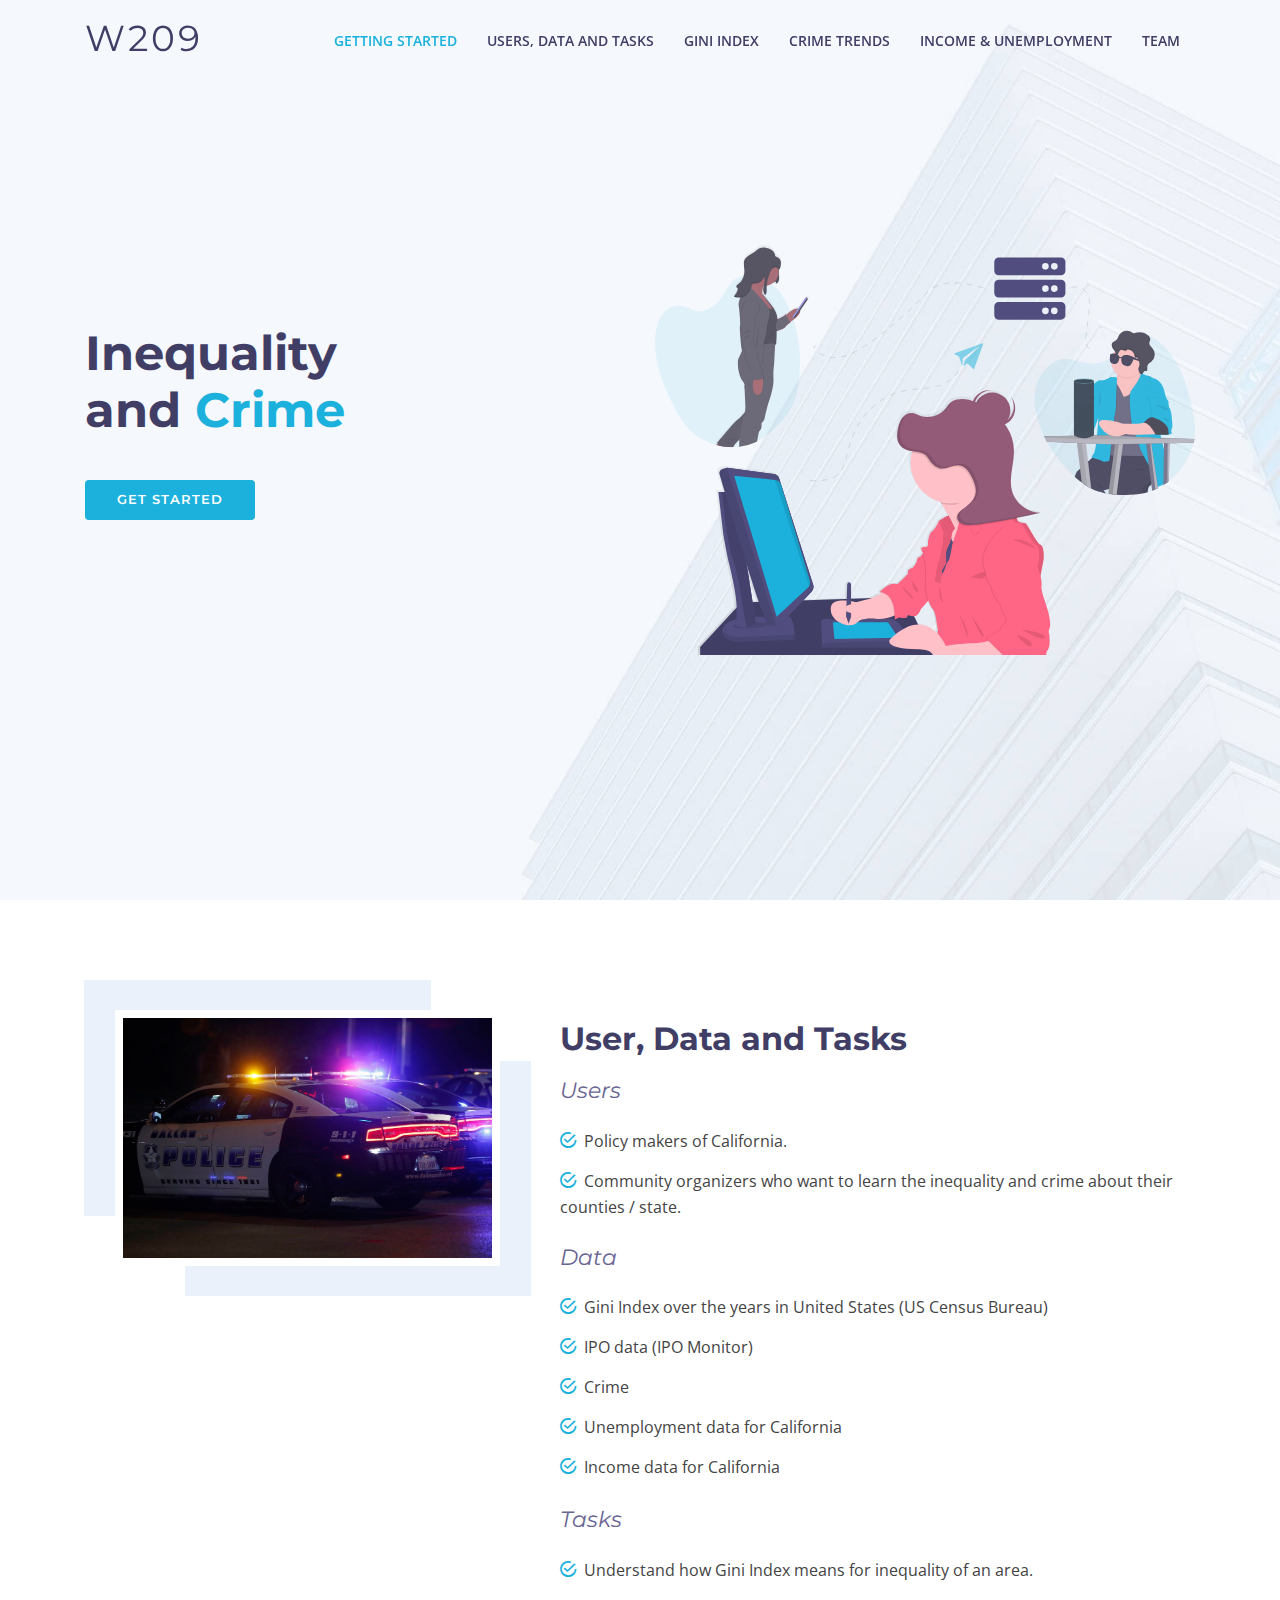
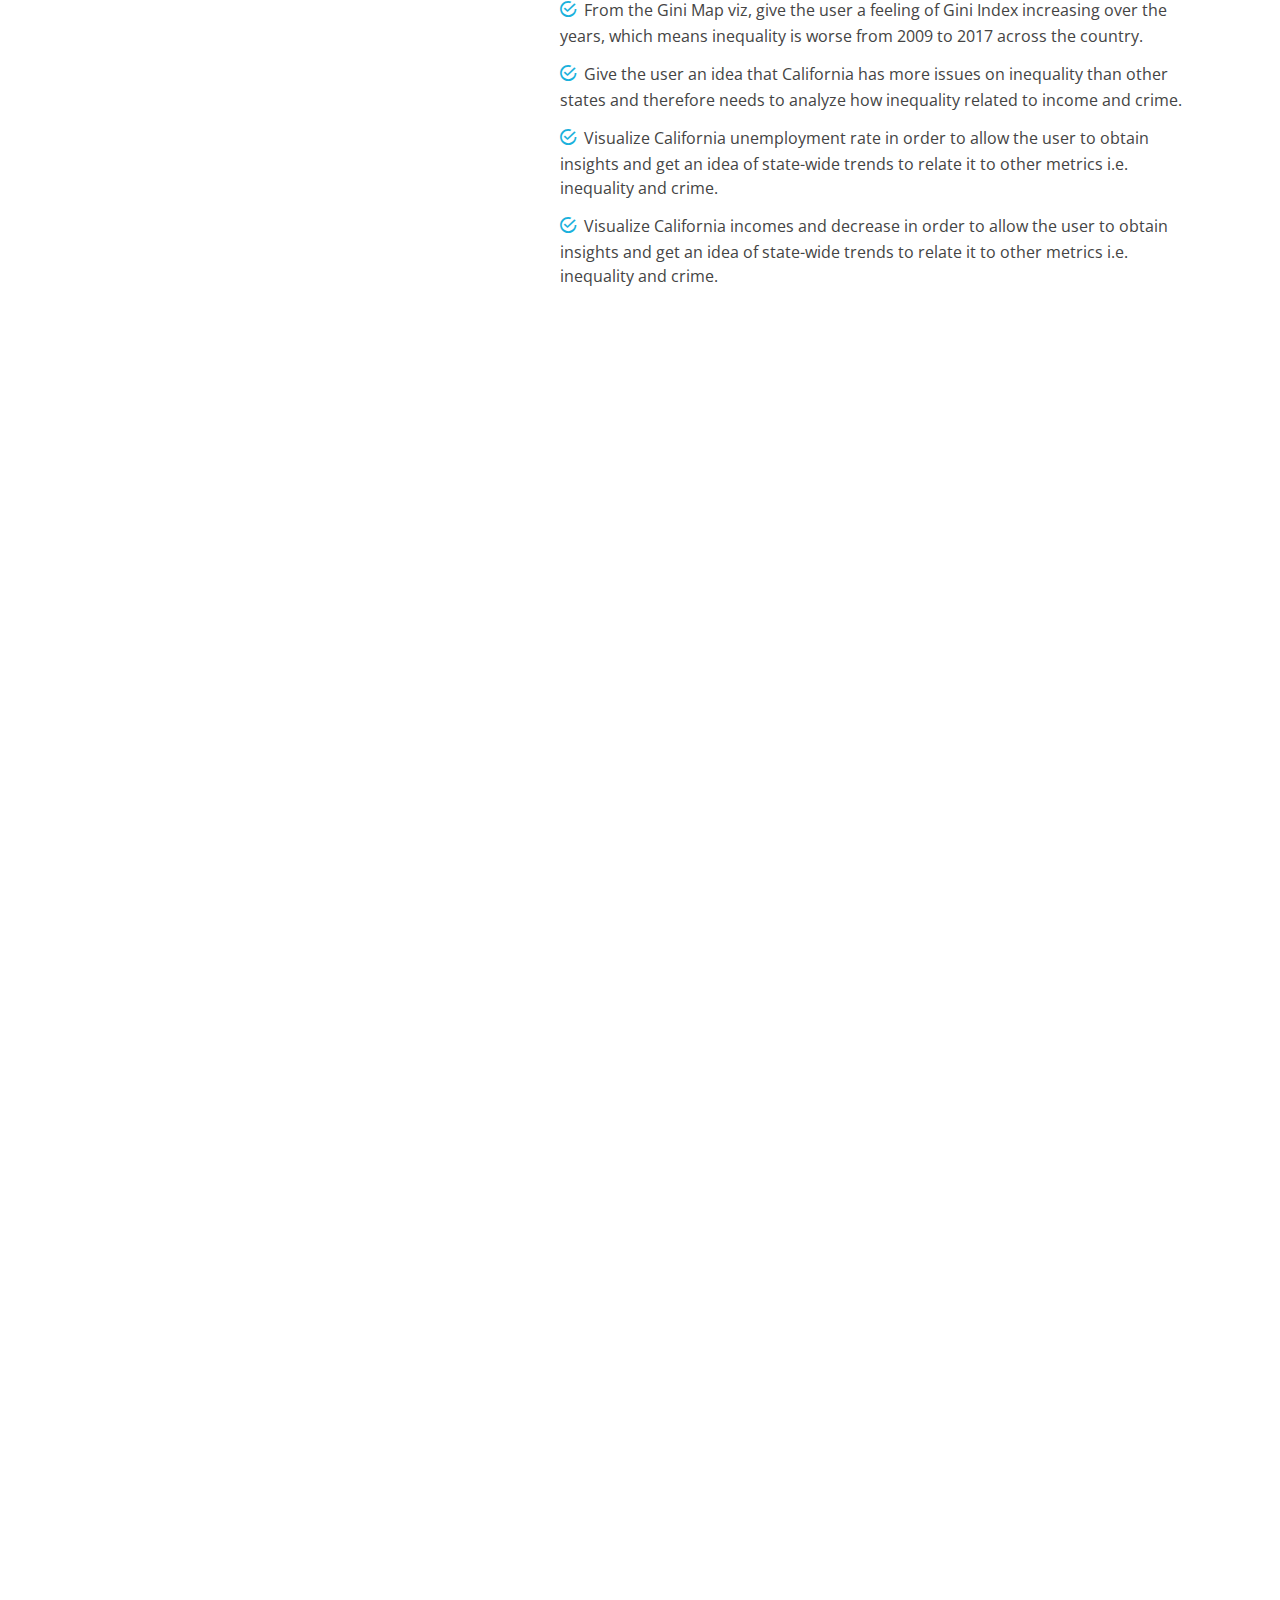
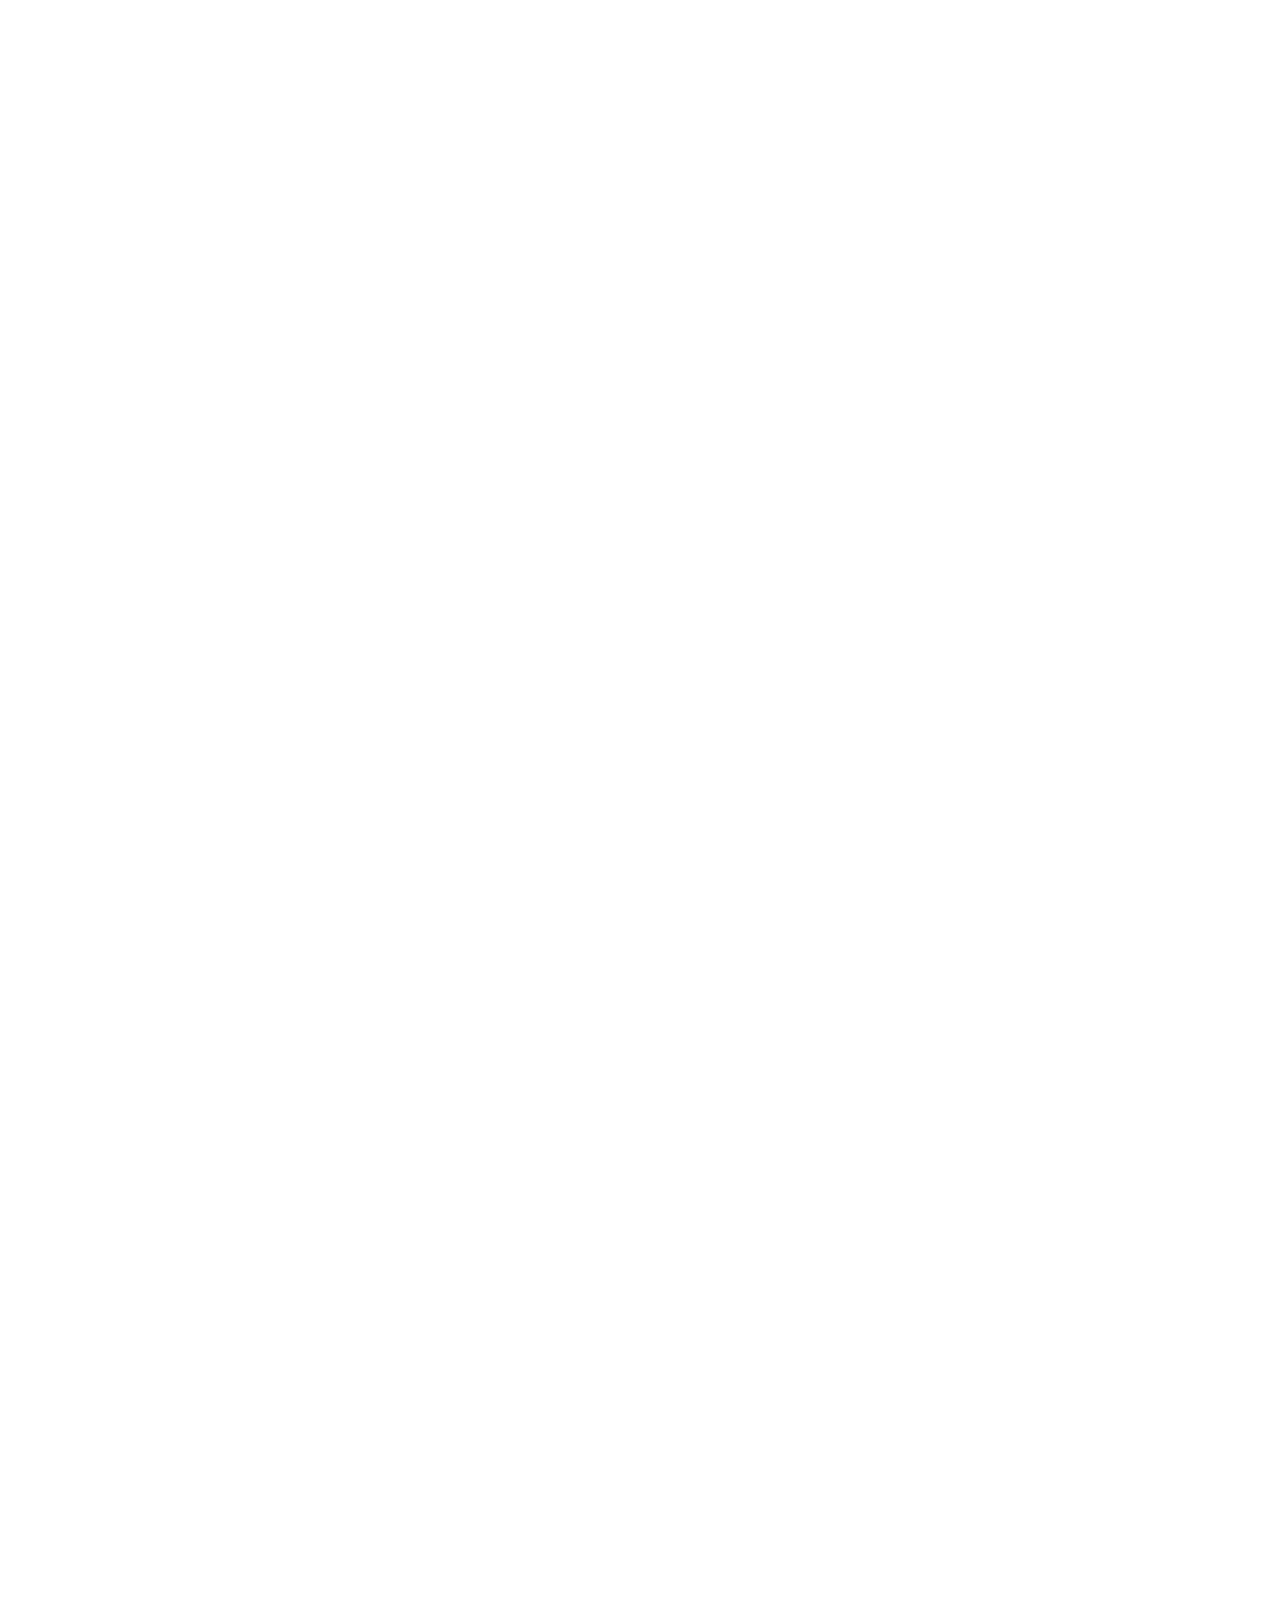
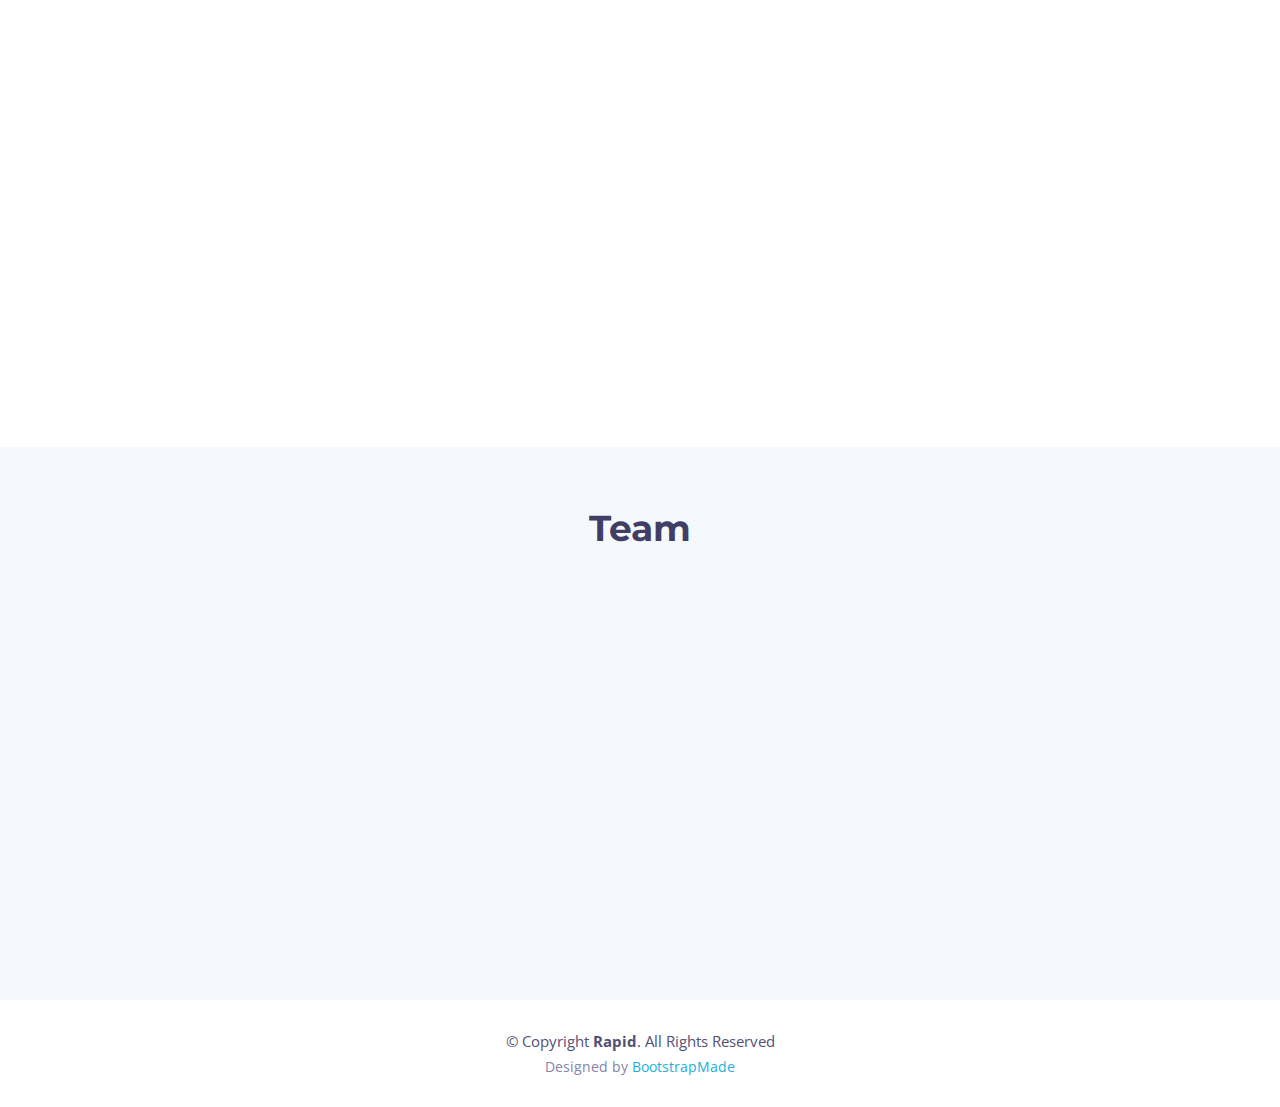
==== commit 0dde4d0b: "rm contact" ====
--- a/index.html
+++ b/index.html
@@ -57,7 +57,6 @@
           <li><a href="#crime_data">Crime Trends</a></li>
           <li><a href="#call-to-action">Income & Unemployment</a></li>
           <li><a href="#team">Team</a></li>
-          <li><a href="#footer">Contact Us</a></li>
         </ul>
       </nav><!-- .main-nav -->
 
@@ -337,12 +336,6 @@
                 <div class="member-info-content">
                   <h4>Yuze Chen</h4>
                   <span>Software Developer</span>
-                  <div class="social">
-                    <a href=""><i class="fa fa-twitter"></i></a>
-                    <a href=""><i class="fa fa-facebook"></i></a>
-                    <a href=""><i class="fa fa-google-plus"></i></a>
-                    <a href=""><i class="fa fa-linkedin"></i></a>
-                  </div>
                 </div>
               </div>
             </div>
@@ -350,7 +343,7 @@
 
           <div class="col-lg-4 col-md-6 wow fadeInUp" data-wow-delay="0.3s">
             <div class="member">
-              <img src="img/team-2.png" class="img-fluid" alt="">
+              <img src="img/team-2.PNG" class="img-fluid" alt="">
               <div class="member-info">
                 <div class="member-info-content">
                   <h4>Andres Zamora</h4>
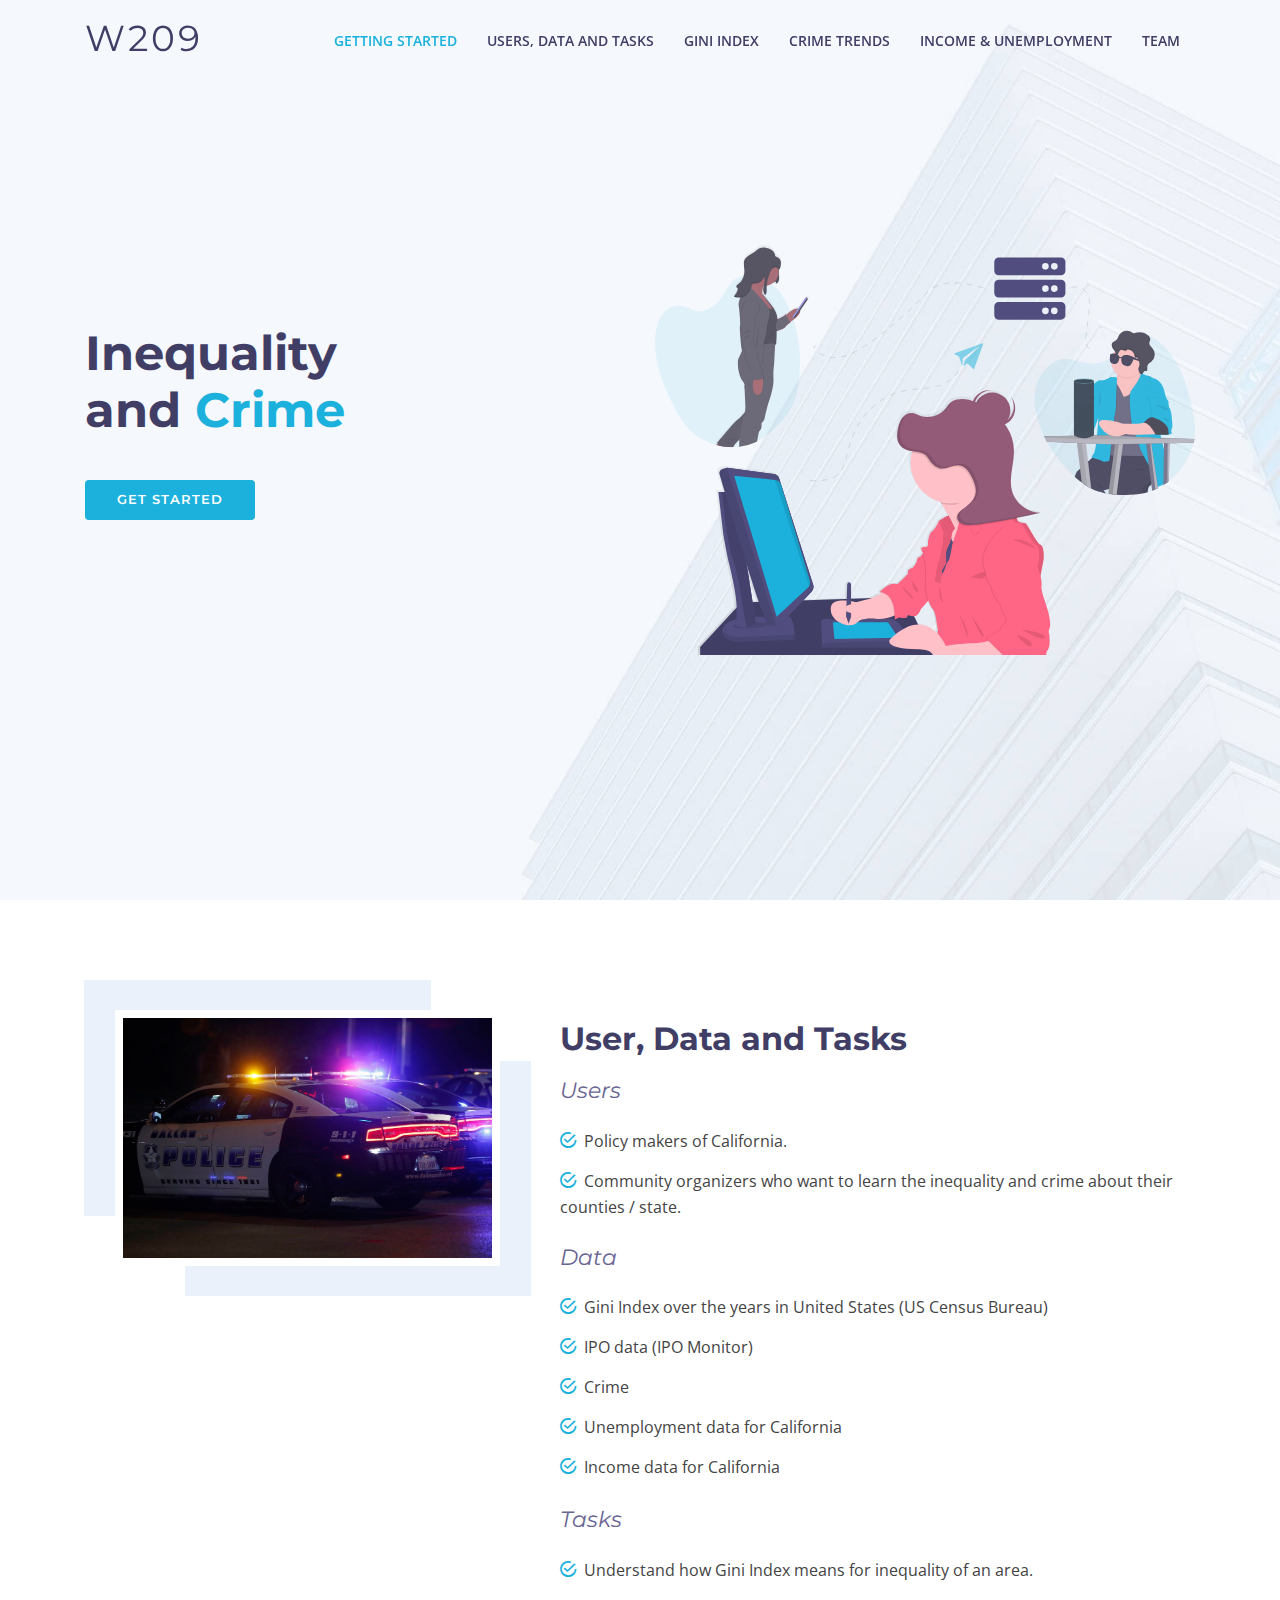
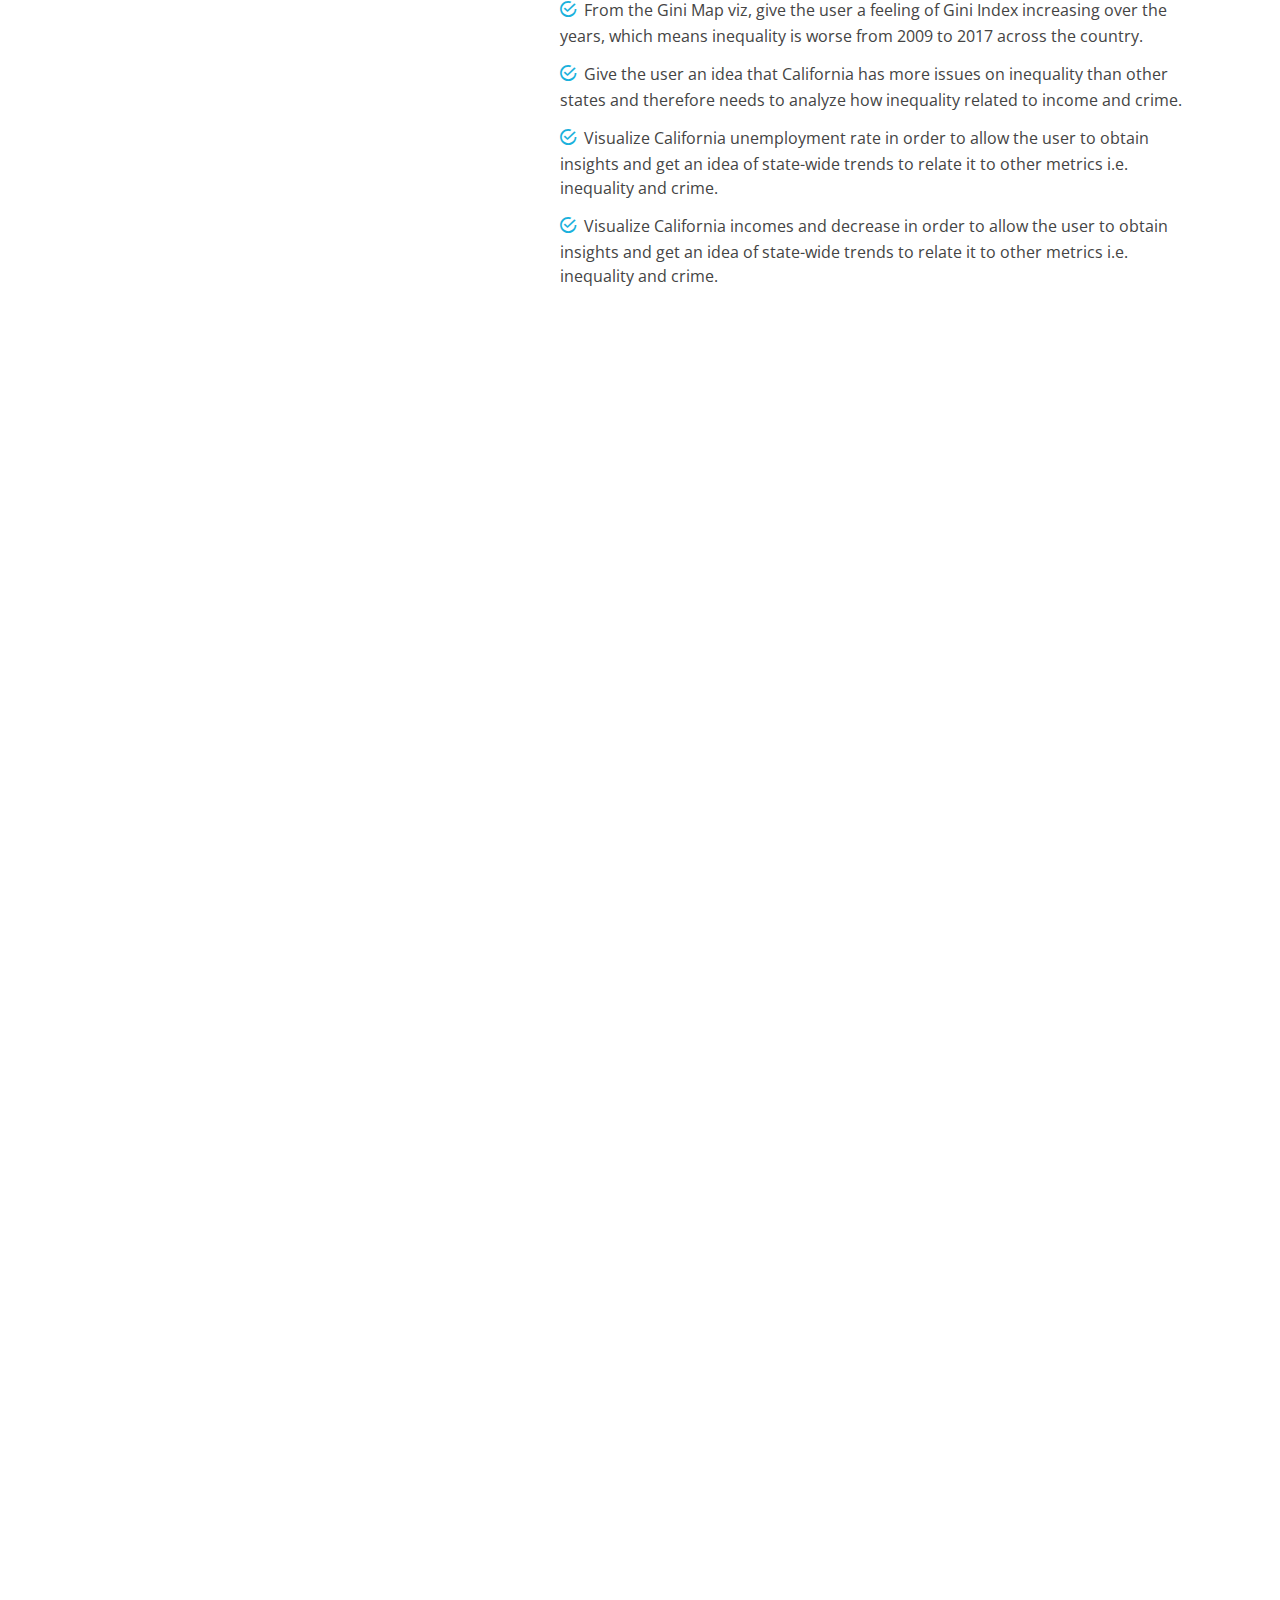
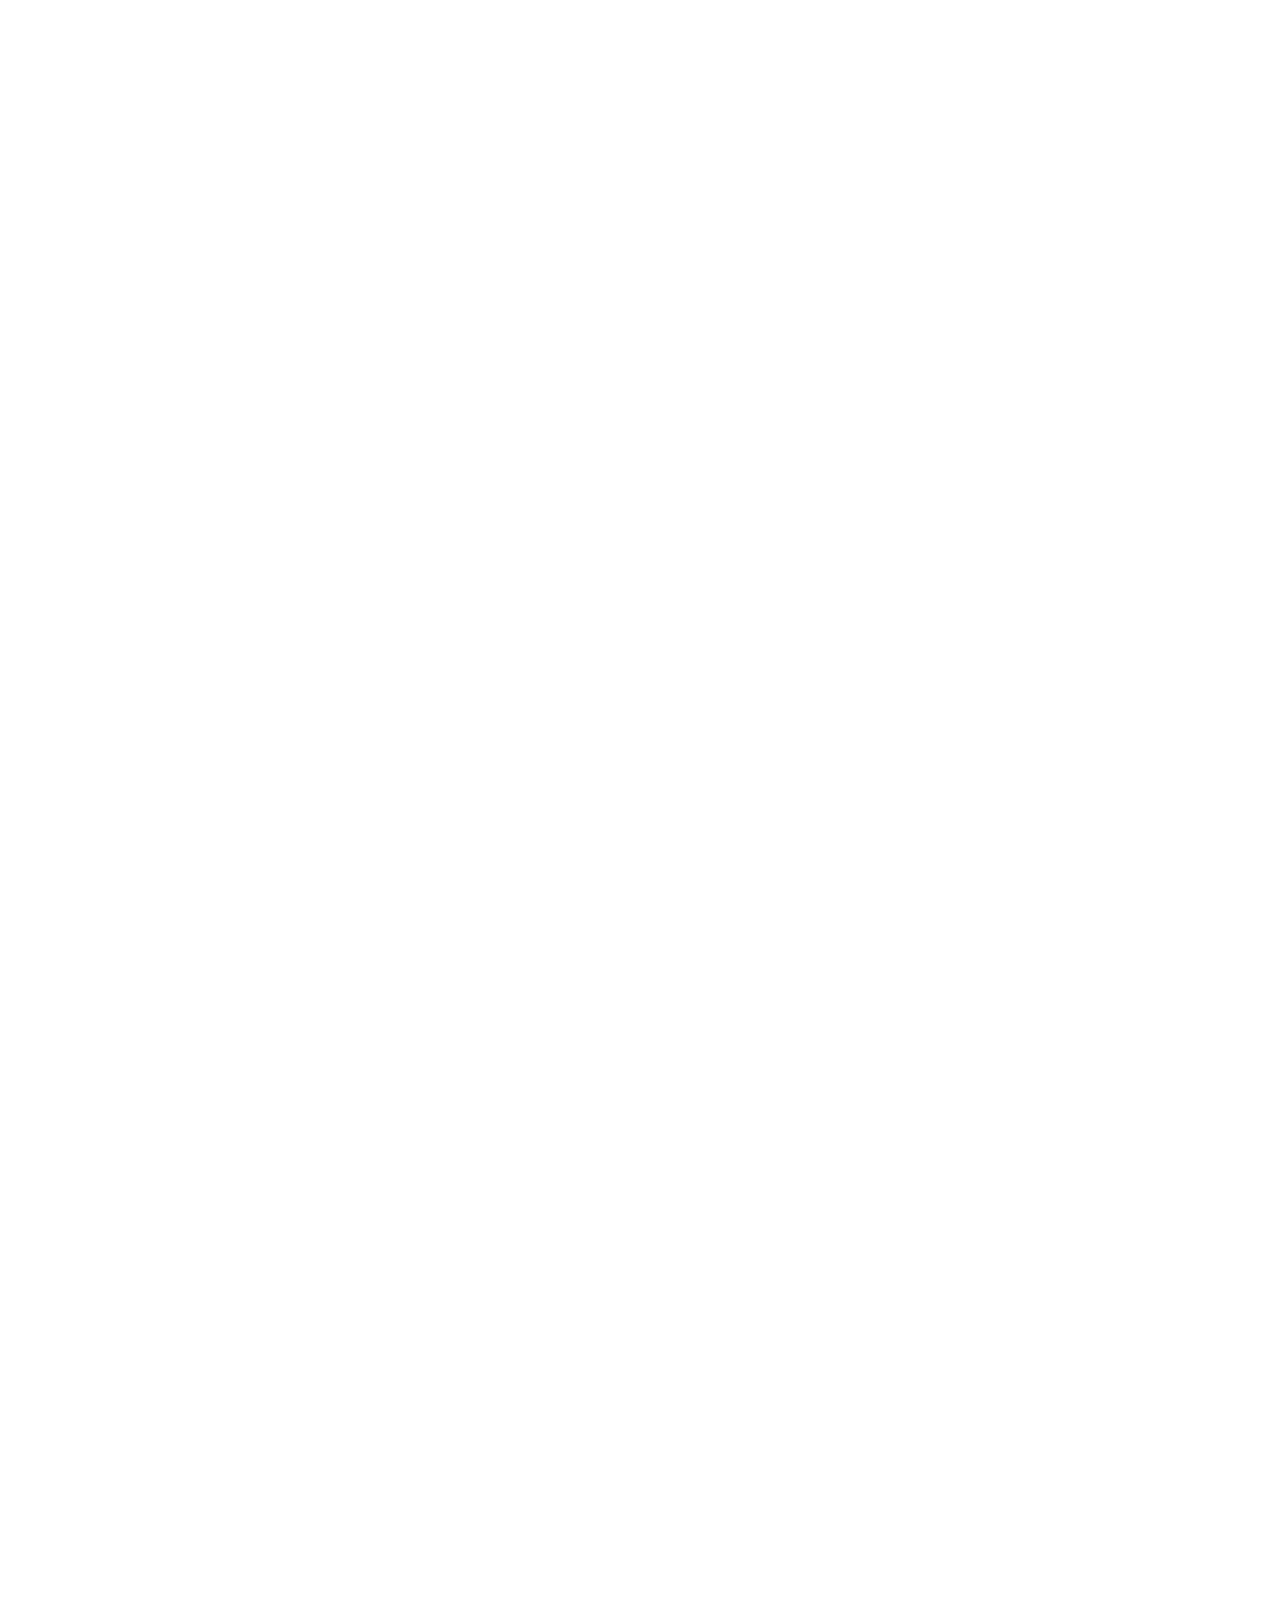
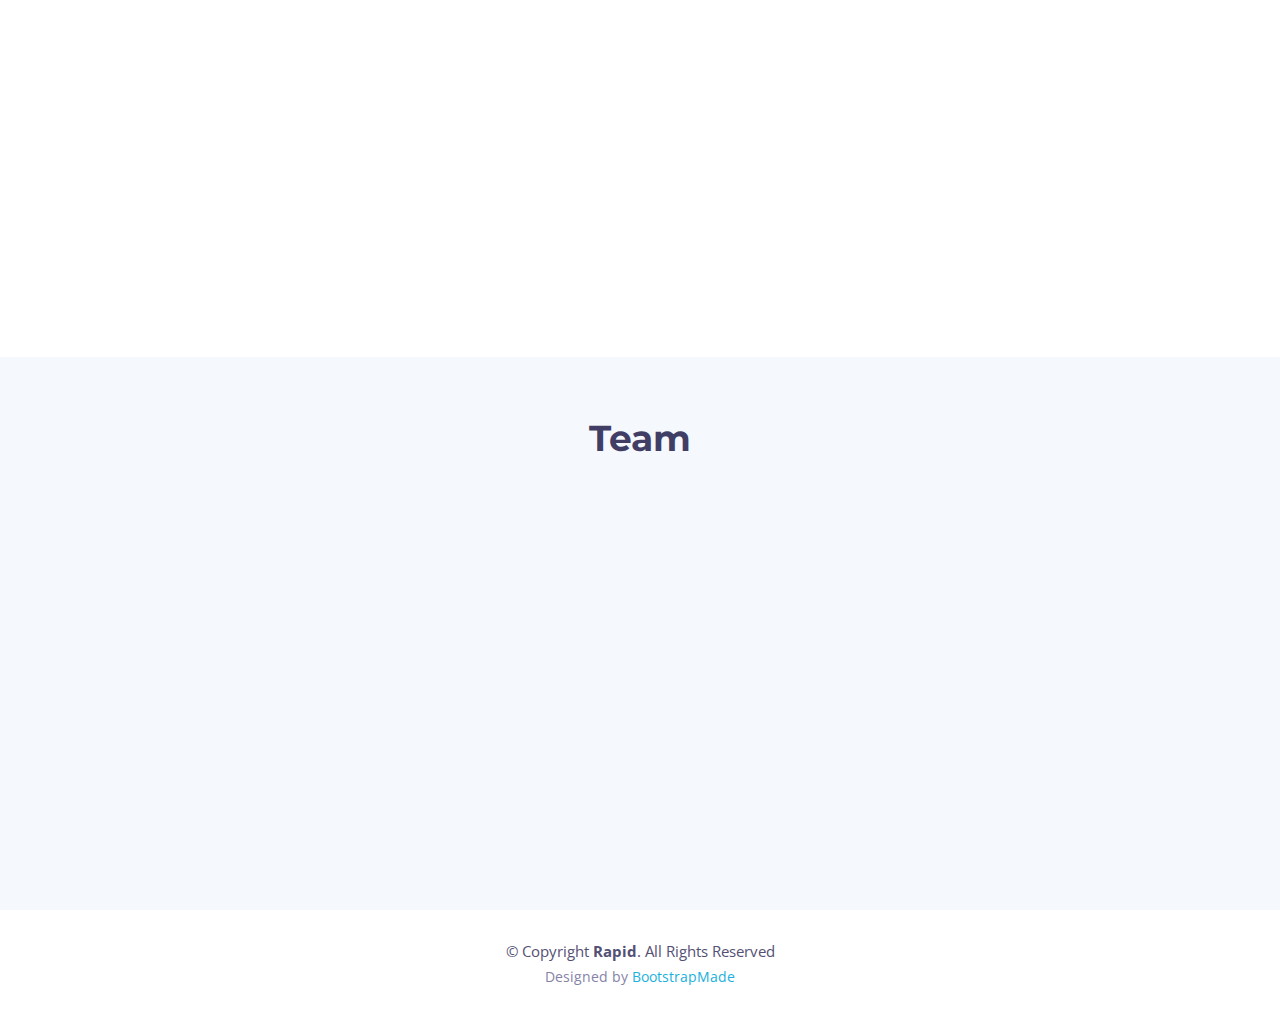
==== commit 004ec047: "adding text" ====
--- a/index.html
+++ b/index.html
@@ -156,7 +156,7 @@
             Our team analyzed the Gini index data for counties across the United States from 2009 to 2017. We aggregated the county data to the state level and used a map to visualize it. You can use the scroll bar at the top of the graph to select a year, and the map will show the corresponding Gini index of each state for the selected year.
         </p>
 
-        <div class='tableauPlaceholder' id='viz1575526865183' style='position: relative'><noscript><a href='#'><img alt=' ' src='https:&#47;&#47;public.tableau.com&#47;static&#47;images&#47;GI&#47;GINI_STATE_20191205_regression2&#47;Dashboard2&#47;1_rss.png' style='border: none' /></a></noscript><object class='tableauViz'  style='display:none;'><param name='host_url' value='https%3A%2F%2Fpublic.tableau.com%2F' /> <param name='embed_code_version' value='3' /> <param name='site_root' value='' /><param name='name' value='GINI_STATE_20191205_regression2&#47;Dashboard2' /><param name='tabs' value='no' /><param name='toolbar' value='yes' /><param name='static_image' value='https:&#47;&#47;public.tableau.com&#47;static&#47;images&#47;GI&#47;GINI_STATE_20191205_regression2&#47;Dashboard2&#47;1.png' /> <param name='animate_transition' value='yes' /><param name='display_static_image' value='yes' /><param name='display_spinner' value='yes' /><param name='display_overlay' value='yes' /><param name='display_count' value='yes' /></object></div>
+        <div class='tableauPlaceholder' id='viz1576130034382' style='position: relative'><noscript><a href='#'><img alt=' ' src='https:&#47;&#47;public.tableau.com&#47;static&#47;images&#47;GI&#47;GINI_STATE_20191212&#47;Dashboard2&#47;1_rss.png' style='border: none' /></a></noscript><object class='tableauViz'  style='display:none;'><param name='host_url' value='https%3A%2F%2Fpublic.tableau.com%2F' /> <param name='embed_code_version' value='3' /> <param name='site_root' value='' /><param name='name' value='GINI_STATE_20191212&#47;Dashboard2' /><param name='tabs' value='no' /><param name='toolbar' value='yes' /><param name='static_image' value='https:&#47;&#47;public.tableau.com&#47;static&#47;images&#47;GI&#47;GINI_STATE_20191212&#47;Dashboard2&#47;1.png' /> <param name='animate_transition' value='yes' /><param name='display_static_image' value='yes' /><param name='display_spinner' value='yes' /><param name='display_overlay' value='yes' /><param name='display_count' value='yes' /></object></div>                <script type='text/javascript'>                    var divElement = document.getElementById('viz1576130034382');                    var vizElement = divElement.getElementsByTagName('object')[0];                    if ( divElement.offsetWidth > 800 ) { vizElement.style.width='1000px';vizElement.style.height='827px';} else if ( divElement.offsetWidth > 500 ) { vizElement.style.width='1000px';vizElement.style.height='827px';} else { vizElement.style.width='100%';vizElement.style.height='727px';}                     var scriptElement = document.createElement('script');                    scriptElement.src = 'https://public.tableau.com/javascripts/api/viz_v1.js';                    vizElement.parentNode.insertBefore(scriptElement, vizElement);                </script>
 
         <div style="padding-top: 24px">
           <h3>Simplified Map</h3>
@@ -164,7 +164,7 @@
               Simplified map which shows the relative location of each state, but the area of each state is equal. This helps to show the Gini data more intuitively.
           </p>
 
-          <div class='tableauPlaceholder' id='viz1575526817286' style='position: relative'><noscript><a href='#'><img alt=' ' src='https:&#47;&#47;public.tableau.com&#47;static&#47;images&#47;GI&#47;GINI_STATE_20191205_regression2&#47;Dashboard1&#47;1_rss.png' style='border: none' /></a></noscript><object class='tableauViz'  style='display:none;'><param name='host_url' value='https%3A%2F%2Fpublic.tableau.com%2F' /> <param name='embed_code_version' value='3' /> <param name='site_root' value='' /><param name='name' value='GINI_STATE_20191205_regression2&#47;Dashboard1' /><param name='tabs' value='no' /><param name='toolbar' value='yes' /><param name='static_image' value='https:&#47;&#47;public.tableau.com&#47;static&#47;images&#47;GI&#47;GINI_STATE_20191205_regression2&#47;Dashboard1&#47;1.png' /> <param name='animate_transition' value='yes' /><param name='display_static_image' value='yes' /><param name='display_spinner' value='yes' /><param name='display_overlay' value='yes' /><param name='display_count' value='yes' /><param name='filter' value='publish=yes' /></object></div>
+          <div class='tableauPlaceholder' id='viz1576130075464' style='position: relative'><noscript><a href='#'><img alt=' ' src='https:&#47;&#47;public.tableau.com&#47;static&#47;images&#47;GI&#47;GINI_STATE_20191212&#47;Dashboard1&#47;1_rss.png' style='border: none' /></a></noscript><object class='tableauViz'  style='display:none;'><param name='host_url' value='https%3A%2F%2Fpublic.tableau.com%2F' /> <param name='embed_code_version' value='3' /> <param name='site_root' value='' /><param name='name' value='GINI_STATE_20191212&#47;Dashboard1' /><param name='tabs' value='no' /><param name='toolbar' value='yes' /><param name='static_image' value='https:&#47;&#47;public.tableau.com&#47;static&#47;images&#47;GI&#47;GINI_STATE_20191212&#47;Dashboard1&#47;1.png' /> <param name='animate_transition' value='yes' /><param name='display_static_image' value='yes' /><param name='display_spinner' value='yes' /><param name='display_overlay' value='yes' /><param name='display_count' value='yes' /></object></div>                <script type='text/javascript'>                    var divElement = document.getElementById('viz1576130075464');                    var vizElement = divElement.getElementsByTagName('object')[0];                    if ( divElement.offsetWidth > 800 ) { vizElement.style.width='1000px';vizElement.style.height='827px';} else if ( divElement.offsetWidth > 500 ) { vizElement.style.width='1000px';vizElement.style.height='827px';} else { vizElement.style.width='100%';vizElement.style.height='727px';}                     var scriptElement = document.createElement('script');                    scriptElement.src = 'https://public.tableau.com/javascripts/api/viz_v1.js';                    vizElement.parentNode.insertBefore(scriptElement, vizElement);                </script>
         </div>
 
         <div style="padding-top: 24px">
@@ -173,14 +173,14 @@
             From the map above, we can see that the Gini Index increased from 2009 to 2017 across the country. Then we picked 4 states from west (California), south (Texas), east (New York) and midwest (Minnesota) part of the United States. We found that California has the overall highest Gini index compared to other states, and the change of Gini from 2009 to 2017 is the highest compared to other 3 states. Therefore our team will do more research on crime data and inequality of California.
           </p>
 
-         <div class='tableauPlaceholder' id='viz1575526916928' style='position: relative'><noscript><a href='#'><img alt=' ' src='https:&#47;&#47;public.tableau.com&#47;static&#47;images&#47;GI&#47;GINI_STATE_20191205_regression2&#47;Sheet3&#47;1_rss.png' style='border: none' /></a></noscript><object class='tableauViz'  style='display:none;'><param name='host_url' value='https%3A%2F%2Fpublic.tableau.com%2F' /> <param name='embed_code_version' value='3' /> <param name='site_root' value='' /><param name='name' value='GINI_STATE_20191205_regression2&#47;Sheet3' /><param name='tabs' value='no' /><param name='toolbar' value='yes' /><param name='static_image' value='https:&#47;&#47;public.tableau.com&#47;static&#47;images&#47;GI&#47;GINI_STATE_20191205_regression2&#47;Sheet3&#47;1.png' /> <param name='animate_transition' value='yes' /><param name='display_static_image' value='yes' /><param name='display_spinner' value='yes' /><param name='display_overlay' value='yes' /><param name='display_count' value='yes' /></object></div>
+         <div class='tableauPlaceholder' id='viz1576130092393' style='position: relative'><noscript><a href='#'><img alt=' ' src='https:&#47;&#47;public.tableau.com&#47;static&#47;images&#47;GI&#47;GINI_STATE_20191212&#47;Sheet3&#47;1_rss.png' style='border: none' /></a></noscript><object class='tableauViz'  style='display:none;'><param name='host_url' value='https%3A%2F%2Fpublic.tableau.com%2F' /> <param name='embed_code_version' value='3' /> <param name='site_root' value='' /><param name='name' value='GINI_STATE_20191212&#47;Sheet3' /><param name='tabs' value='no' /><param name='toolbar' value='yes' /><param name='static_image' value='https:&#47;&#47;public.tableau.com&#47;static&#47;images&#47;GI&#47;GINI_STATE_20191212&#47;Sheet3&#47;1.png' /> <param name='animate_transition' value='yes' /><param name='display_static_image' value='yes' /><param name='display_spinner' value='yes' /><param name='display_overlay' value='yes' /><param name='display_count' value='yes' /></object></div>                <script type='text/javascript'>                    var divElement = document.getElementById('viz1576130092393');                    var vizElement = divElement.getElementsByTagName('object')[0];                    vizElement.style.width='100%';vizElement.style.height=(divElement.offsetWidth*0.75)+'px';                    var scriptElement = document.createElement('script');                    scriptElement.src = 'https://public.tableau.com/javascripts/api/viz_v1.js';                    vizElement.parentNode.insertBefore(scriptElement, vizElement);                </script>
         </div>
 
 
         <div style="padding-top: 24px">
           <h3>Number of IPOs in California</h3>
           <p>
-            We looked at the number of IPOs and IPO dollar amount in California in the recent years. From the chart below, we can see that in California, both the number of IPOs and the dollar amount each year have been steadly increasing in recent years, which can potentially explain the situation that the inequality is becoming worse in California in recent years. In the next section, we will look at how crime is changing with inequality in California. 
+            We looked at the number of IPOs and IPO dollar amount in California in the recent years. From the chart below, we can see that in California, both the number of IPOs and the dollar amount each year have been steadly increasing in recent years, which can potentially explain the situation that the inequality is becoming worse in California in recent years. In the next section, we will look at how crime is changing with inequality in California.
           </p>
 
          <div class='tableauPlaceholder' id='viz1576112287894' style='position: relative'><noscript><a href='#'><img alt=' ' src='https:&#47;&#47;public.tableau.com&#47;static&#47;images&#47;ip&#47;ipo_20191205&#47;Sheet1&#47;1_rss.png' style='border: none' /></a></noscript><object class='tableauViz'  style='display:none;'><param name='host_url' value='https%3A%2F%2Fpublic.tableau.com%2F' /> <param name='embed_code_version' value='3' /> <param name='site_root' value='' /><param name='name' value='ipo_20191205&#47;Sheet1' /><param name='tabs' value='no' /><param name='toolbar' value='yes' /><param name='static_image' value='https:&#47;&#47;public.tableau.com&#47;static&#47;images&#47;ip&#47;ipo_20191205&#47;Sheet1&#47;1.png' /> <param name='animate_transition' value='yes' /><param name='display_static_image' value='yes' /><param name='display_spinner' value='yes' /><param name='display_overlay' value='yes' /><param name='display_count' value='yes' /><param name='filter' value='publish=yes' /></object></div>                <script type='text/javascript'>                    var divElement = document.getElementById('viz1576112287894');                    var vizElement = divElement.getElementsByTagName('object')[0];                    vizElement.style.width='100%';vizElement.style.height=(divElement.offsetWidth*0.75)+'px';                    var scriptElement = document.createElement('script');                    scriptElement.src = 'https://public.tableau.com/javascripts/api/viz_v1.js';                    vizElement.parentNode.insertBefore(scriptElement, vizElement);                </script>
@@ -205,76 +205,78 @@
 
         <h3>What are the types of crime being tracked?</h3>
         <p>
-          Lorem ipsum dolor sit amet, consectetur adipiscing elit. Fusce eget ipsum eu lorem pellentesque maximus malesuada nec lorem. Phasellus sit amet ante in leo rhoncus pharetra ut at dui. Cras eget arcu ac ex rhoncus hendrerit. Aliquam tincidunt purus massa, eget volutpat nibh placerat in. Nullam convallis erat elit, eu iaculis odio placerat vitae. Mauris ullamcorper rhoncus convallis. Aliquam suscipit sagittis placerat. Donec id tristique ante. Quisque ut velit luctus, semper elit id, interdum arcu. Etiam tincidunt, magna id mollis euismod, ligula nisi volutpat nibh, ut tempor purus tellus eu nibh. Vestibulum gravida, metus eget tempor aliquam, tellus felis porta sapien, sed rhoncus felis dui sit amet nulla. Cras aliquet suscipit posuere.
+          In the US, there is program called the Unified Crime Reporting system which is managed by the FBI. This helps establish reporting expectations at a national level, yet it is not a hard requirement and different states have different levels of reporting. California is one of the leaders in this area and has done extensive data collection, documentation and reporting. This gives Californians detailed information about the crime rates in their state.
         </p>
         <p>
-          Donec id odio non neque fringilla lacinia nec nec magna. Donec quis risus dictum, vulputate massa non, aliquet ipsum. Sed eget varius nulla. Nam congue condimentum posuere. Nam mollis euismod tortor. Morbi suscipit diam sed metus facilisis facilisis. Nunc congue est lectus, a tincidunt nisi fringilla non. In hac habitasse platea dictumst. Pellentesque id arcu a dui ornare hendrerit. Sed a massa tellus. Proin euismod metus pharetra faucibus laoreet.
+          From the available data, there are a few different categories of crime that are tracked in California. The crimes generally fall into two different categories, either misdemeanor or felonies. From the state, misdemeanors are categoruezed together, while felonies are more detailed. Felonies are broken down into violent crime, property crime, sexual offenses, drug offenses, and white collar / other crimes.
         </p>
 
         <h3>How have crime rates changed over time?</h3>
         <p>
-          dddd
+          First, looking at the general crime trend in California, we can see that things are generally trending down as compared to the peak in late 80’s. Yet, this roll-up perspective hides some interesting trends in the different categories.
         </p>
         <div class='tableauPlaceholder' id='viz1576017056242' style='position: relative'><noscript><a href='#'><img alt=' ' src='https:&#47;&#47;public.tableau.com&#47;static&#47;images&#47;Ar&#47;Arrest_EDA&#47;CaliforniaCrimeRate&#47;1_rss.png' style='border: none' /></a></noscript><object class='tableauViz'  style='display:none;'><param name='host_url' value='https%3A%2F%2Fpublic.tableau.com%2F' /> <param name='embed_code_version' value='3' /> <param name='site_root' value='' /><param name='name' value='Arrest_EDA&#47;CaliforniaCrimeRate' /><param name='tabs' value='no' /><param name='toolbar' value='yes' /><param name='static_image' value='https:&#47;&#47;public.tableau.com&#47;static&#47;images&#47;Ar&#47;Arrest_EDA&#47;CaliforniaCrimeRate&#47;1.png' /> <param name='animate_transition' value='yes' /><param name='display_static_image' value='yes' /><param name='display_spinner' value='yes' /><param name='display_overlay' value='yes' /><param name='display_count' value='yes' /><param name='filter' value='publish=yes' /></object></div>                <script type='text/javascript'>                    var divElement = document.getElementById('viz1576017056242');                    var vizElement = divElement.getElementsByTagName('object')[0];                    vizElement.style.width='100%';vizElement.style.height='500px';                    var scriptElement = document.createElement('script');                    scriptElement.src = 'https://public.tableau.com/javascripts/api/viz_v1.js';                    vizElement.parentNode.insertBefore(scriptElement, vizElement);                </script>
-         <p>
-            Donec id odio non neque fringilla lacinia nec nec magna. Donec quis risus dictum, vulputate massa non, aliquet ipsum. Sed eget varius nulla. Nam congue condimentum posuere. Nam mollis euismod tortor. Morbi suscipit diam sed metus facilisis facilisis. Nunc congue est lectus, a tincidunt nisi fringilla non. In hac habitasse platea dictumst. Pellentesque id arcu a dui ornare hendrerit. Sed a massa tellus. Proin euismod metus pharetra faucibus laoreet.
+         <p style="padding-top: 24pxY">
+            As we can see, when we look at the different categories of crime, there are different trends over time. Considering the fact that inequality, as measured by the GINI index, has been steadily increasing in California over time, we can use time as a proxy for inequality. With this in mind, it appears that some types of crime do not appear to have a correlation with inequality. Crimes such as sexual assault or property. Yet there are some that do appear to track with inequality, such as violent crime or white collar crime.
         </p>
 
         <div class='tableauPlaceholder' id='viz1575959548383' style='position: relative'><noscript><a href='#'><img alt=' ' src='https:&#47;&#47;public.tableau.com&#47;static&#47;images&#47;Cr&#47;CrimeOverTime_15759593958770&#47;ChangeinCrimeOverTime&#47;1_rss.png' style='border: none' /></a></noscript><object class='tableauViz'  style='display:none;'><param name='host_url' value='https%3A%2F%2Fpublic.tableau.com%2F' /> <param name='embed_code_version' value='3' /> <param name='site_root' value='' /><param name='name' value='CrimeOverTime_15759593958770&#47;ChangeinCrimeOverTime' /><param name='tabs' value='no' /><param name='toolbar' value='yes' /><param name='static_image' value='https:&#47;&#47;public.tableau.com&#47;static&#47;images&#47;Cr&#47;CrimeOverTime_15759593958770&#47;ChangeinCrimeOverTime&#47;1.png' /> <param name='animate_transition' value='yes' /><param name='display_static_image' value='yes' /><param name='display_spinner' value='yes' /><param name='display_overlay' value='yes' /><param name='display_count' value='yes' /><param name='filter' value='publish=yes' /></object></div>                <script type='text/javascript'>                    var divElement = document.getElementById('viz1575959548383');                    var vizElement = divElement.getElementsByTagName('object')[0];                    vizElement.style.width='100%';vizElement.style.height='500px';                    var scriptElement = document.createElement('script');                    scriptElement.src = 'https://public.tableau.com/javascripts/api/viz_v1.js';                    vizElement.parentNode.insertBefore(scriptElement, vizElement);                </script>
 
         <div style="padding-top: 24px">
+          <h3>Changes in Crime Rate Over Time</h3>
+          <p>
+              This trend is interesting, because it may not initially be expected by most people. It is important to keep in mind what increasing inequality means. As inequality increases, a larger portion of the population end up in lower socioeconomic statuses. This shift from what may have been middle class, to working poor has a variety of impacts, one of which being greater interpersonal stress. There is <a href="https://www.apa.org/pi/ses/resources/publications/violence" target="_blank">evidence</a> that suggests that lower socioeconomic environments tend to have higher levels of violence, which could be contributing to this trend. Additionally, community violence is higher in lower socioeconomic groups, and as more people move into lower socioeconomic groups the effect could become more widespread.
+          </p>
+
+          <div class='tableauPlaceholder' id='viz1576042038599' style='position: relative'><noscript><a href='#'><img alt=' ' src='https:&#47;&#47;public.tableau.com&#47;static&#47;images&#47;vi&#47;violent_crime_data&#47;ChangeinViolentCrime&#47;1_rss.png' style='border: none' /></a></noscript><object class='tableauViz'  style='display:none;'><param name='host_url' value='https%3A%2F%2Fpublic.tableau.com%2F' /> <param name='embed_code_version' value='3' /> <param name='site_root' value='' /><param name='name' value='violent_crime_data&#47;ChangeinViolentCrime' /><param name='tabs' value='no' /><param name='toolbar' value='yes' /><param name='static_image' value='https:&#47;&#47;public.tableau.com&#47;static&#47;images&#47;vi&#47;violent_crime_data&#47;ChangeinViolentCrime&#47;1.png' /> <param name='animate_transition' value='yes' /><param name='display_static_image' value='yes' /><param name='display_spinner' value='yes' /><param name='display_overlay' value='yes' /><param name='display_count' value='yes' /><param name='filter' value='publish=yes' /></object></div>                <script type='text/javascript'>                    var divElement = document.getElementById('viz1576042038599');                    var vizElement = divElement.getElementsByTagName('object')[0];                    vizElement.style.width='100%';vizElement.style.height='500px';                    var scriptElement = document.createElement('script');                    scriptElement.src = 'https://public.tableau.com/javascripts/api/viz_v1.js';                    vizElement.parentNode.insertBefore(scriptElement, vizElement);                </script>
+
+          <p style="padding-top:24px">
+              This is also an interesting trend, as it similarly would not necessarily be expected. Yet, if we again stop and think about what inequality represents, this is less surprising. With increasing inequality, there is greater pressure to “just tread water” and remain in your current socioeconomic class. Given this increasing pressure from society, individuals may begin to succumb to temptations of unethical behavior. <a href="https://www.forbes.com/sites/roomykhan/2018/02/22/white-collar-crimes-motivations-and-triggers/#52e354391219" target="_blank">Aggressive goals</a> set within the work environment can exacerbate these temptations, which may explain why white collar crime appears to increase with inequality.
+          </p>
+
+          <div class='tableauPlaceholder' id='viz1576042082283' style='position: relative'><noscript><a href='#'><img alt=' ' src='https:&#47;&#47;public.tableau.com&#47;static&#47;images&#47;wh&#47;white_collar_crime&#47;ChangeinWhiteCollarCrime&#47;1_rss.png' style='border: none' /></a></noscript><object class='tableauViz'  style='display:none;'><param name='host_url' value='https%3A%2F%2Fpublic.tableau.com%2F' /> <param name='embed_code_version' value='3' /> <param name='site_root' value='' /><param name='name' value='white_collar_crime&#47;ChangeinWhiteCollarCrime' /><param name='tabs' value='no' /><param name='toolbar' value='yes' /><param name='static_image' value='https:&#47;&#47;public.tableau.com&#47;static&#47;images&#47;wh&#47;white_collar_crime&#47;ChangeinWhiteCollarCrime&#47;1.png' /> <param name='animate_transition' value='yes' /><param name='display_static_image' value='yes' /><param name='display_spinner' value='yes' /><param name='display_overlay' value='yes' /><param name='display_count' value='yes' /><param name='filter' value='publish=yes' /></object></div>                <script type='text/javascript'>                    var divElement = document.getElementById('viz1576042082283');                    var vizElement = divElement.getElementsByTagName('object')[0];                    vizElement.style.width='100%';vizElement.style.height='500px';                    var scriptElement = document.createElement('script');                    scriptElement.src = 'https://public.tableau.com/javascripts/api/viz_v1.js';                    vizElement.parentNode.insertBefore(scriptElement, vizElement);                </script>
+        </div>
+
+        <p>
+          While this is all quite interesting, as we called out earlier, a state level roll-up can hide some important information, since California is a big state with a diverse population.
+        </p>
+
+        <div style="padding-top: 24px">
           <h3>Crimes by County</h3>
           <p>
-              Donec id odio non neque fringilla lacinia nec nec magna. Donec quis risus dictum, vulputate massa non, aliquet ipsum. Sed eget varius nulla. Nam congue condimentum posuere. Nam mollis euismod tortor. Morbi suscipit diam sed metus facilisis facilisis. Nunc congue est lectus, a tincidunt nisi fringilla non. In hac habitasse platea dictumst. Pellentesque id arcu a dui ornare hendrerit. Sed a massa tellus. Proin euismod metus pharetra faucibus laoreet.
+              Given that each county is unique, with its own diverse population, it’s unsurprising that each county would have different trends. Here, we are able to directly compare different counties, to understand how inequality uniquely impacts different groups.
           </p>
 
           <div class='tableauPlaceholder' id='viz1575962704844' style='position: relative'><noscript><a href='#'><img alt=' ' src='https:&#47;&#47;public.tableau.com&#47;static&#47;images&#47;Co&#47;CountyLevelComparison&#47;Dashboard1&#47;1_rss.png' style='border: none' /></a></noscript><object class='tableauViz'  style='display:none;'><param name='host_url' value='https%3A%2F%2Fpublic.tableau.com%2F' /> <param name='embed_code_version' value='3' /> <param name='site_root' value='' /><param name='name' value='CountyLevelComparison&#47;Dashboard1' /><param name='tabs' value='no' /><param name='toolbar' value='yes' /><param name='static_image' value='https:&#47;&#47;public.tableau.com&#47;static&#47;images&#47;Co&#47;CountyLevelComparison&#47;Dashboard1&#47;1.png' /> <param name='animate_transition' value='yes' /><param name='display_static_image' value='yes' /><param name='display_spinner' value='yes' /><param name='display_overlay' value='yes' /><param name='display_count' value='yes' /><param name='filter' value='publish=yes' /></object></div>                <script type='text/javascript'>                    var divElement = document.getElementById('viz1575962704844');                    var vizElement = divElement.getElementsByTagName('object')[0];                    if ( divElement.offsetWidth > 800 ) { vizElement.style.width='1100px';vizElement.style.height='827px';} else if ( divElement.offsetWidth > 500 ) { vizElement.style.width='1100px';vizElement.style.height='827px';} else { vizElement.style.width='100%';vizElement.style.height='827px';}                     var scriptElement = document.createElement('script');                    scriptElement.src = 'https://public.tableau.com/javascripts/api/viz_v1.js';                    vizElement.parentNode.insertBefore(scriptElement, vizElement);                </script>
         </div>
 
         <div style="padding-top: 24px">
-          <h3>Changes in Crime Rate Over Time</h3>
-          <p>
-              Donec id odio non neque fringilla lacinia nec nec magna. Donec quis risus dictum, vulputate massa non, aliquet ipsum. Sed eget varius nulla. Nam congue condimentum posuere. Nam mollis euismod tortor. Morbi suscipit diam sed metus facilisis facilisis. Nunc congue est lectus, a tincidunt nisi fringilla non. In hac habitasse platea dictumst. Pellentesque id arcu a dui ornare hendrerit. Sed a massa tellus. Proin euismod metus pharetra faucibus laoreet.
-          </p>
-
-          <div class='tableauPlaceholder' id='viz1576042038599' style='position: relative'><noscript><a href='#'><img alt=' ' src='https:&#47;&#47;public.tableau.com&#47;static&#47;images&#47;vi&#47;violent_crime_data&#47;ChangeinViolentCrime&#47;1_rss.png' style='border: none' /></a></noscript><object class='tableauViz'  style='display:none;'><param name='host_url' value='https%3A%2F%2Fpublic.tableau.com%2F' /> <param name='embed_code_version' value='3' /> <param name='site_root' value='' /><param name='name' value='violent_crime_data&#47;ChangeinViolentCrime' /><param name='tabs' value='no' /><param name='toolbar' value='yes' /><param name='static_image' value='https:&#47;&#47;public.tableau.com&#47;static&#47;images&#47;vi&#47;violent_crime_data&#47;ChangeinViolentCrime&#47;1.png' /> <param name='animate_transition' value='yes' /><param name='display_static_image' value='yes' /><param name='display_spinner' value='yes' /><param name='display_overlay' value='yes' /><param name='display_count' value='yes' /><param name='filter' value='publish=yes' /></object></div>                <script type='text/javascript'>                    var divElement = document.getElementById('viz1576042038599');                    var vizElement = divElement.getElementsByTagName('object')[0];                    vizElement.style.width='100%';vizElement.style.height='500px';                    var scriptElement = document.createElement('script');                    scriptElement.src = 'https://public.tableau.com/javascripts/api/viz_v1.js';                    vizElement.parentNode.insertBefore(scriptElement, vizElement);                </script>
-
-          <p style="padding-top:24px">
-              Donec id odio non neque fringilla lacinia nec nec magna. Donec quis risus dictum, vulputate massa non, aliquet ipsum. Sed eget varius nulla. Nam congue condimentum posuere. Nam mollis euismod tortor. Morbi suscipit diam sed metus facilisis facilisis. Nunc congue est lectus, a tincidunt nisi fringilla non. In hac habitasse platea dictumst. Pellentesque id arcu a dui ornare hendrerit. Sed a massa tellus. Proin euismod metus pharetra faucibus laoreet.
-          </p>
-
-          <div class='tableauPlaceholder' id='viz1576042082283' style='position: relative'><noscript><a href='#'><img alt=' ' src='https:&#47;&#47;public.tableau.com&#47;static&#47;images&#47;wh&#47;white_collar_crime&#47;ChangeinWhiteCollarCrime&#47;1_rss.png' style='border: none' /></a></noscript><object class='tableauViz'  style='display:none;'><param name='host_url' value='https%3A%2F%2Fpublic.tableau.com%2F' /> <param name='embed_code_version' value='3' /> <param name='site_root' value='' /><param name='name' value='white_collar_crime&#47;ChangeinWhiteCollarCrime' /><param name='tabs' value='no' /><param name='toolbar' value='yes' /><param name='static_image' value='https:&#47;&#47;public.tableau.com&#47;static&#47;images&#47;wh&#47;white_collar_crime&#47;ChangeinWhiteCollarCrime&#47;1.png' /> <param name='animate_transition' value='yes' /><param name='display_static_image' value='yes' /><param name='display_spinner' value='yes' /><param name='display_overlay' value='yes' /><param name='display_count' value='yes' /><param name='filter' value='publish=yes' /></object></div>                <script type='text/javascript'>                    var divElement = document.getElementById('viz1576042082283');                    var vizElement = divElement.getElementsByTagName('object')[0];                    vizElement.style.width='100%';vizElement.style.height='500px';                    var scriptElement = document.createElement('script');                    scriptElement.src = 'https://public.tableau.com/javascripts/api/viz_v1.js';                    vizElement.parentNode.insertBefore(scriptElement, vizElement);                </script>
+          <h3>Something Interesting about Drug Crime</h3>
+          <p>
+            While we have identified a couple categories of crime that seem to track with inequality, there is one that both very much does…and very much doesn’t. Drug offenses, for a while appear to track with increasing inequality. This would also make some logical sense, because as people feel less stable, they may look for escape via drug use. Yet in 2014 there is a significant change in drug offenses. Was there some new wonderful solution to drug use? Were people getting the help they needed? Unfortunately, it was not quite that clear cut. In 2014, <a href="https://ballotpedia.org/California_Proposition_47,_Reduced_Penalties_for_Some_Crimes_Initiative_(2014)" target="_blank">Proposition 47</a> went into effect, which changed the categorization of drug offenses. This highlights something critical about crime data, that it is only part of the picture and that it should be taken in context. The sudden drop in drug offenses was not a sudden drop in use, but a change in the law.
+          </p>
+
+         <div class='tableauPlaceholder' id='viz1576042998373' style='position: relative'><noscript><a href='#'><img alt=' ' src='https:&#47;&#47;public.tableau.com&#47;static&#47;images&#47;dr&#47;drug_crime_data&#47;ChangeInDrugCrime&#47;1_rss.png' style='border: none' /></a></noscript><object class='tableauViz'  style='display:none;'><param name='host_url' value='https%3A%2F%2Fpublic.tableau.com%2F' /> <param name='embed_code_version' value='3' /> <param name='site_root' value='' /><param name='name' value='drug_crime_data&#47;ChangeInDrugCrime' /><param name='tabs' value='no' /><param name='toolbar' value='yes' /><param name='static_image' value='https:&#47;&#47;public.tableau.com&#47;static&#47;images&#47;dr&#47;drug_crime_data&#47;ChangeInDrugCrime&#47;1.png' /> <param name='animate_transition' value='yes' /><param name='display_static_image' value='yes' /><param name='display_spinner' value='yes' /><param name='display_overlay' value='yes' /><param name='display_count' value='yes' /></object></div>                <script type='text/javascript'>                    var divElement = document.getElementById('viz1576042998373');                    var vizElement = divElement.getElementsByTagName('object')[0];                    vizElement.style.width='100%';vizElement.style.height='500px';                    var scriptElement = document.createElement('script');                    scriptElement.src = 'https://public.tableau.com/javascripts/api/viz_v1.js';                    vizElement.parentNode.insertBefore(scriptElement, vizElement);                </script>
         </div>
 
         <div style="padding-top: 24px">
           <h3>Crime Rate Change with GINI</h3>
           <p>
-              Donec id odio non neque fringilla lacinia nec nec magna. Donec quis risus dictum, vulputate massa non, aliquet ipsum. Sed eget varius nulla. Nam congue condimentum posuere. Nam mollis euismod tortor. Morbi suscipit diam sed metus facilisis facilisis. Nunc congue est lectus, a tincidunt nisi fringilla non. In hac habitasse platea dictumst. Pellentesque id arcu a dui ornare hendrerit. Sed a massa tellus. Proin euismod metus pharetra faucibus laoreet.
+              Up until now, we have been using time as a proxy for inequality. While it is true that inequality has been steadily increasing over time, it may be worth while to look at a few critical types of crime and how it correlates with change in GINI values. Considering the fact that we have already called out white collar crime as increasing over time, it may be worth while to look at it’s correlation with GINI. Additionally, we may want to look at something like drug use with GINI, to get an understanding of the relationship prior to Proposition 47.
           </p>
 
           <div class='tableauPlaceholder' id='viz1576047174909' style='position: relative'><noscript><a href='#'><img alt=' ' src='https:&#47;&#47;public.tableau.com&#47;static&#47;images&#47;wh&#47;whiteCollar_drug_gini&#47;DrugCrimeandWhiteCollarWithGINI&#47;1_rss.png' style='border: none' /></a></noscript><object class='tableauViz'  style='display:none;'><param name='host_url' value='https%3A%2F%2Fpublic.tableau.com%2F' /> <param name='embed_code_version' value='3' /> <param name='site_root' value='' /><param name='name' value='whiteCollar_drug_gini&#47;DrugCrimeandWhiteCollarWithGINI' /><param name='tabs' value='no' /><param name='toolbar' value='yes' /><param name='static_image' value='https:&#47;&#47;public.tableau.com&#47;static&#47;images&#47;wh&#47;whiteCollar_drug_gini&#47;DrugCrimeandWhiteCollarWithGINI&#47;1.png' /> <param name='animate_transition' value='yes' /><param name='display_static_image' value='yes' /><param name='display_spinner' value='yes' /><param name='display_overlay' value='yes' /><param name='display_count' value='yes' /><param name='filter' value='publish=yes' /></object></div>                <script type='text/javascript'>                    var divElement = document.getElementById('viz1576047174909');                    var vizElement = divElement.getElementsByTagName('object')[0];                    vizElement.style.width='100%';vizElement.style.height='600px';                    var scriptElement = document.createElement('script');                    scriptElement.src = 'https://public.tableau.com/javascripts/api/viz_v1.js';                    vizElement.parentNode.insertBefore(scriptElement, vizElement);                </script>
-
-          <p style="24px">
-            Donec id odio non neque fringilla lacinia nec nec magna. Donec quis risus dictum, vulputate massa non, aliquet ipsum. Sed eget varius nulla. Nam congue condimentum posuere. Nam mollis euismod tortor. Morbi suscipit diam sed metus facilisis facilisis. Nunc congue est lectus, a tincidunt nisi fringilla non. In hac habitasse platea dictumst. Pellentesque id arcu a dui ornare hendrerit. Sed a massa tellus. Proin euismod metus pharetra faucibus laoreet.
-          </p>
-
+          <p style="padding-top: 24px">
+            Additionally, we can look in more detail at the relationship between drug use and GINI change at a more granular level (county).
+          </p>
           <div class='tableauPlaceholder' id='viz1576047917594' style='position: relative'><noscript><a href='#'><img alt=' ' src='https:&#47;&#47;public.tableau.com&#47;static&#47;images&#47;dr&#47;drug_gini_interactive&#47;DrugCrimeandGINI&#47;1_rss.png' style='border: none' /></a></noscript><object class='tableauViz'  style='display:none;'><param name='host_url' value='https%3A%2F%2Fpublic.tableau.com%2F' /> <param name='embed_code_version' value='3' /> <param name='site_root' value='' /><param name='name' value='drug_gini_interactive&#47;DrugCrimeandGINI' /><param name='tabs' value='no' /><param name='toolbar' value='yes' /><param name='static_image' value='https:&#47;&#47;public.tableau.com&#47;static&#47;images&#47;dr&#47;drug_gini_interactive&#47;DrugCrimeandGINI&#47;1.png' /> <param name='animate_transition' value='yes' /><param name='display_static_image' value='yes' /><param name='display_spinner' value='yes' /><param name='display_overlay' value='yes' /><param name='display_count' value='yes' /><param name='filter' value='publish=yes' /></object></div>                <script type='text/javascript'>                    var divElement = document.getElementById('viz1576047917594');                    var vizElement = divElement.getElementsByTagName('object')[0];                    vizElement.style.width='100%';vizElement.style.height='600px';                    var scriptElement = document.createElement('script');                    scriptElement.src = 'https://public.tableau.com/javascripts/api/viz_v1.js';                    vizElement.parentNode.insertBefore(scriptElement, vizElement);                </script>
         </div>
 
 
         <div style="padding-top: 24px">
-          <h3>Something Interesting about Drug Crime</h3>
-          <p>
-            Donec id odio non neque fringilla lacinia nec nec magna. Donec quis risus dictum, vulputate massa non, aliquet ipsum. Sed eget varius nulla. Nam congue condimentum posuere. Nam mollis euismod tortor. Morbi suscipit diam sed metus facilisis facilisis. Nunc congue est lectus, a tincidunt nisi fringilla non. In hac habitasse platea dictumst. Pellentesque id arcu a dui ornare hendrerit. Sed a massa tellus. Proin euismod metus pharetra faucibus laoreet.
-          </p>
-
-         <div class='tableauPlaceholder' id='viz1576042998373' style='position: relative'><noscript><a href='#'><img alt=' ' src='https:&#47;&#47;public.tableau.com&#47;static&#47;images&#47;dr&#47;drug_crime_data&#47;ChangeInDrugCrime&#47;1_rss.png' style='border: none' /></a></noscript><object class='tableauViz'  style='display:none;'><param name='host_url' value='https%3A%2F%2Fpublic.tableau.com%2F' /> <param name='embed_code_version' value='3' /> <param name='site_root' value='' /><param name='name' value='drug_crime_data&#47;ChangeInDrugCrime' /><param name='tabs' value='no' /><param name='toolbar' value='yes' /><param name='static_image' value='https:&#47;&#47;public.tableau.com&#47;static&#47;images&#47;dr&#47;drug_crime_data&#47;ChangeInDrugCrime&#47;1.png' /> <param name='animate_transition' value='yes' /><param name='display_static_image' value='yes' /><param name='display_spinner' value='yes' /><param name='display_overlay' value='yes' /><param name='display_count' value='yes' /></object></div>                <script type='text/javascript'>                    var divElement = document.getElementById('viz1576042998373');                    var vizElement = divElement.getElementsByTagName('object')[0];                    vizElement.style.width='100%';vizElement.style.height='500px';                    var scriptElement = document.createElement('script');                    scriptElement.src = 'https://public.tableau.com/javascripts/api/viz_v1.js';                    vizElement.parentNode.insertBefore(scriptElement, vizElement);                </script>
-        </div>
-
-        <div style="padding-top: 24px">
           <h3>Deaths due to Drug Use</h3>
           <p>
-            Donec id odio non neque fringilla lacinia nec nec magna. Donec quis risus dictum, vulputate massa non, aliquet ipsum. Sed eget varius nulla. Nam congue condimentum posuere. Nam mollis euismod tortor. Morbi suscipit diam sed metus facilisis facilisis. Nunc congue est lectus, a tincidunt nisi fringilla non. In hac habitasse platea dictumst. Pellentesque id arcu a dui ornare hendrerit. Sed a massa tellus. Proin euismod metus pharetra faucibus laoreet.
+            Finally, we can look at deaths due to drug overdose to get another view of how drug use has changed with increased inequality.
           </p>
 
         <div class='tableauPlaceholder' id='viz1576041204284' style='position: relative'><noscript><a href='#'><img alt=' ' src='https:&#47;&#47;public.tableau.com&#47;static&#47;images&#47;ca&#47;california_drug_deaths_trend&#47;DrugDeathsvs_PopulationGrowthinCA&#47;1_rss.png' style='border: none' /></a></noscript><object class='tableauViz'  style='display:none;'><param name='host_url' value='https%3A%2F%2Fpublic.tableau.com%2F' /> <param name='embed_code_version' value='3' /> <param name='site_root' value='' /><param name='name' value='california_drug_deaths_trend&#47;DrugDeathsvs_PopulationGrowthinCA' /><param name='tabs' value='no' /><param name='toolbar' value='yes' /><param name='static_image' value='https:&#47;&#47;public.tableau.com&#47;static&#47;images&#47;ca&#47;california_drug_deaths_trend&#47;DrugDeathsvs_PopulationGrowthinCA&#47;1.png' /> <param name='animate_transition' value='yes' /><param name='display_static_image' value='yes' /><param name='display_spinner' value='yes' /><param name='display_overlay' value='yes' /><param name='display_count' value='yes' /><param name='filter' value='publish=yes' /></object></div>                <script type='text/javascript'>                    var divElement = document.getElementById('viz1576041204284');                    var vizElement = divElement.getElementsByTagName('object')[0];                    vizElement.style.width='100%';vizElement.style.height='500px';                    var scriptElement = document.createElement('script');                    scriptElement.src = 'https://public.tableau.com/javascripts/api/viz_v1.js';                    vizElement.parentNode.insertBefore(scriptElement, vizElement);                </script>
@@ -304,7 +306,7 @@
 
       </div>
     </section><!-- #call-to-action -->
-    
+
 
     <!--==========================
       Team Section
@@ -319,11 +321,11 @@
 
           <div class="col-lg-4 col-md-6 wow fadeInUp" data-wow-delay="0.1s">
             <div class="member">
-              <img src="img/team-1.png" class="img-fluid" alt="">
+              <img src="img/team-1.jpg" class="img-fluid" alt="">
               <div class="member-info">
                 <div class="member-info-content">
                   <h4>Bryan Morgan</h4>
-                  <span>Product Manager</span>
+                  <span>Sr. Technical Program Manager / Data Scientist</span>
                 </div>
               </div>
             </div>
@@ -404,10 +406,3 @@
 
 </body>
 </html>
-
-
-<script type='text/javascript'>                    var divElement = document.getElementById('viz1575526865183');                    var vizElement = divElement.getElementsByTagName('object')[0];                    if ( divElement.offsetWidth > 800 ) { vizElement.style.width='1000px';vizElement.style.height='827px';} else if ( divElement.offsetWidth > 500 ) { vizElement.style.width='1000px';vizElement.style.height='827px';} else { vizElement.style.width='100%';vizElement.style.height='727px';}                     var scriptElement = document.createElement('script');                    scriptElement.src = 'https://public.tableau.com/javascripts/api/viz_v1.js';                    vizElement.parentNode.insertBefore(scriptElement, vizElement);</script>
-
-<script type='text/javascript'>                    var divElement = document.getElementById('viz1575526817286');                    var vizElement = divElement.getElementsByTagName('object')[0];                    if ( divElement.offsetWidth > 800 ) { vizElement.style.width='1000px';vizElement.style.height='827px';} else if ( divElement.offsetWidth > 500 ) { vizElement.style.width='1000px';vizElement.style.height='827px';} else { vizElement.style.width='100%';vizElement.style.height='727px';}                     var scriptElement = document.createElement('script');                    scriptElement.src = 'https://public.tableau.com/javascripts/api/viz_v1.js';                    vizElement.parentNode.insertBefore(scriptElement, vizElement);</script>
-
- <script type='text/javascript'>                    var divElement = document.getElementById('viz1575526916928');                    var vizElement = divElement.getElementsByTagName('object')[0];                    vizElement.style.width='100%';vizElement.style.height=(divElement.offsetWidth*0.75)+'px';                    var scriptElement = document.createElement('script');                    scriptElement.src = 'https://public.tableau.com/javascripts/api/viz_v1.js';                    vizElement.parentNode.insertBefore(scriptElement, vizElement);</script>
